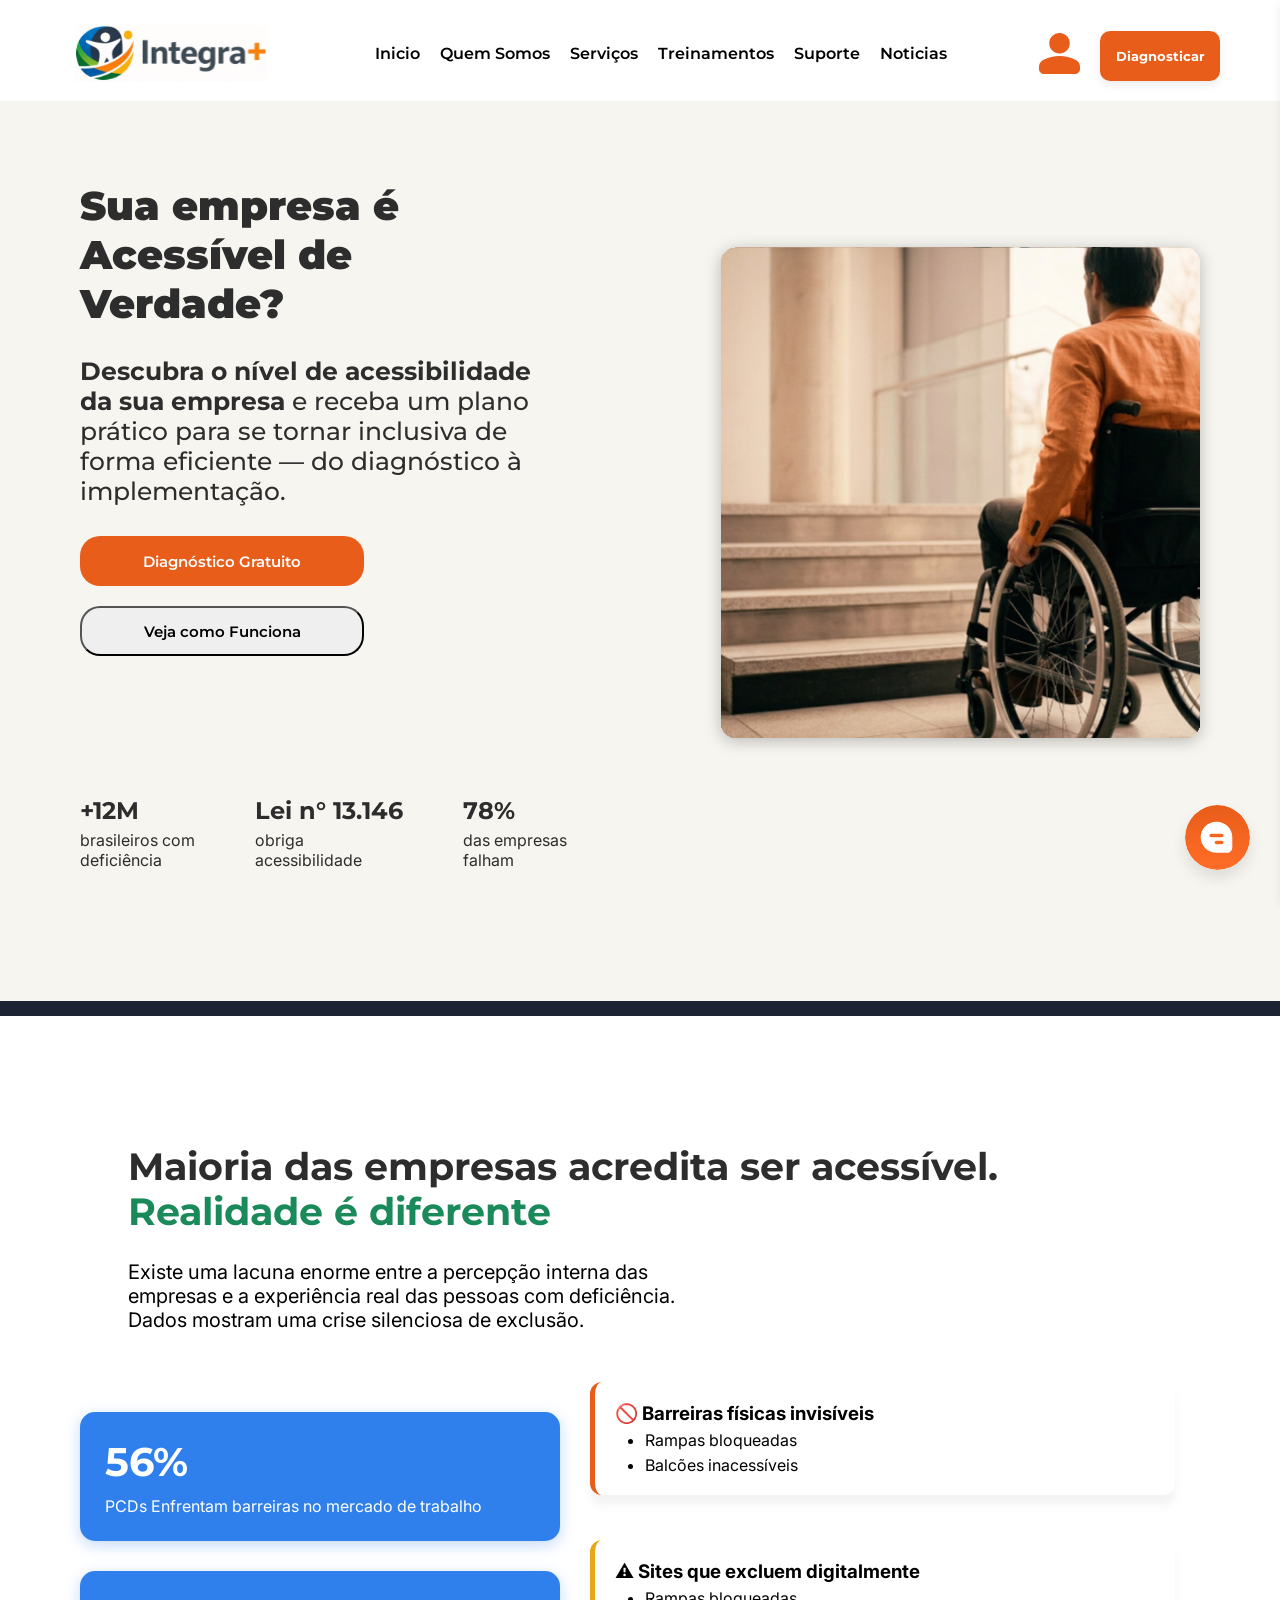
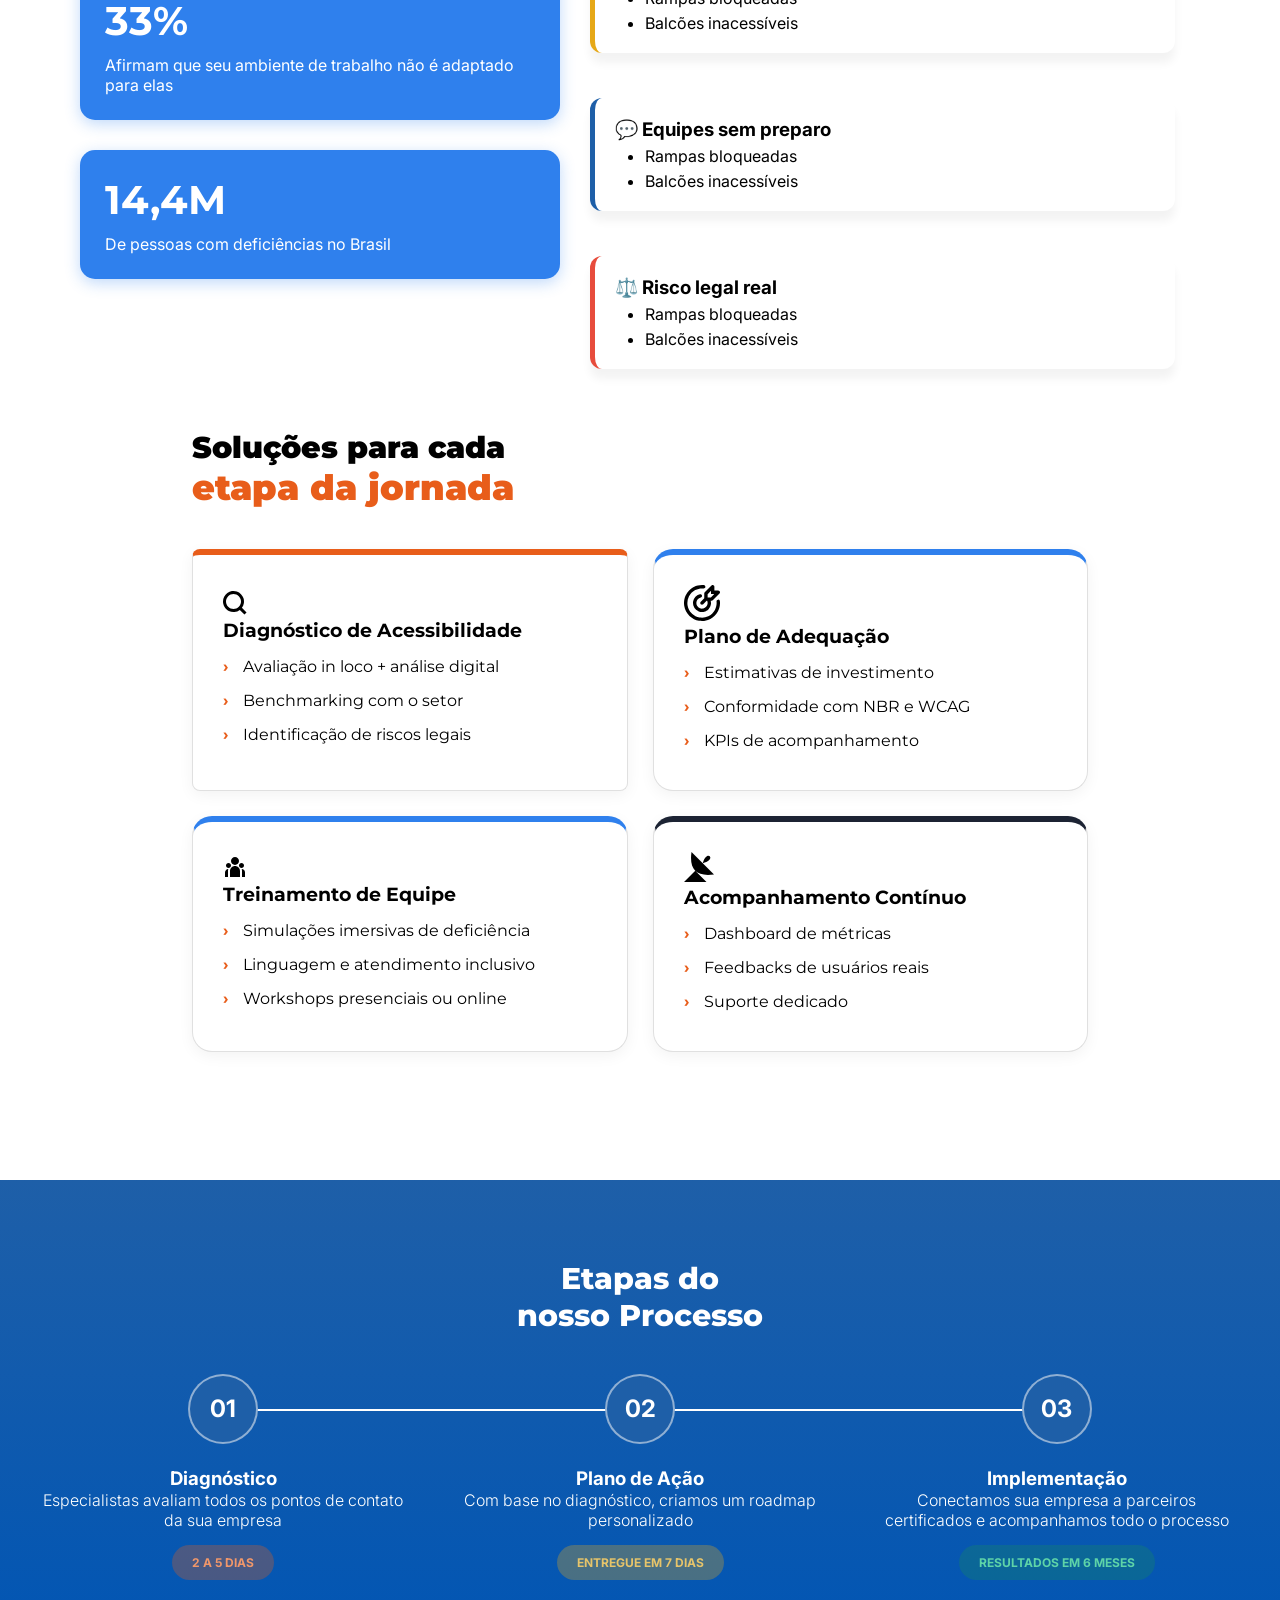
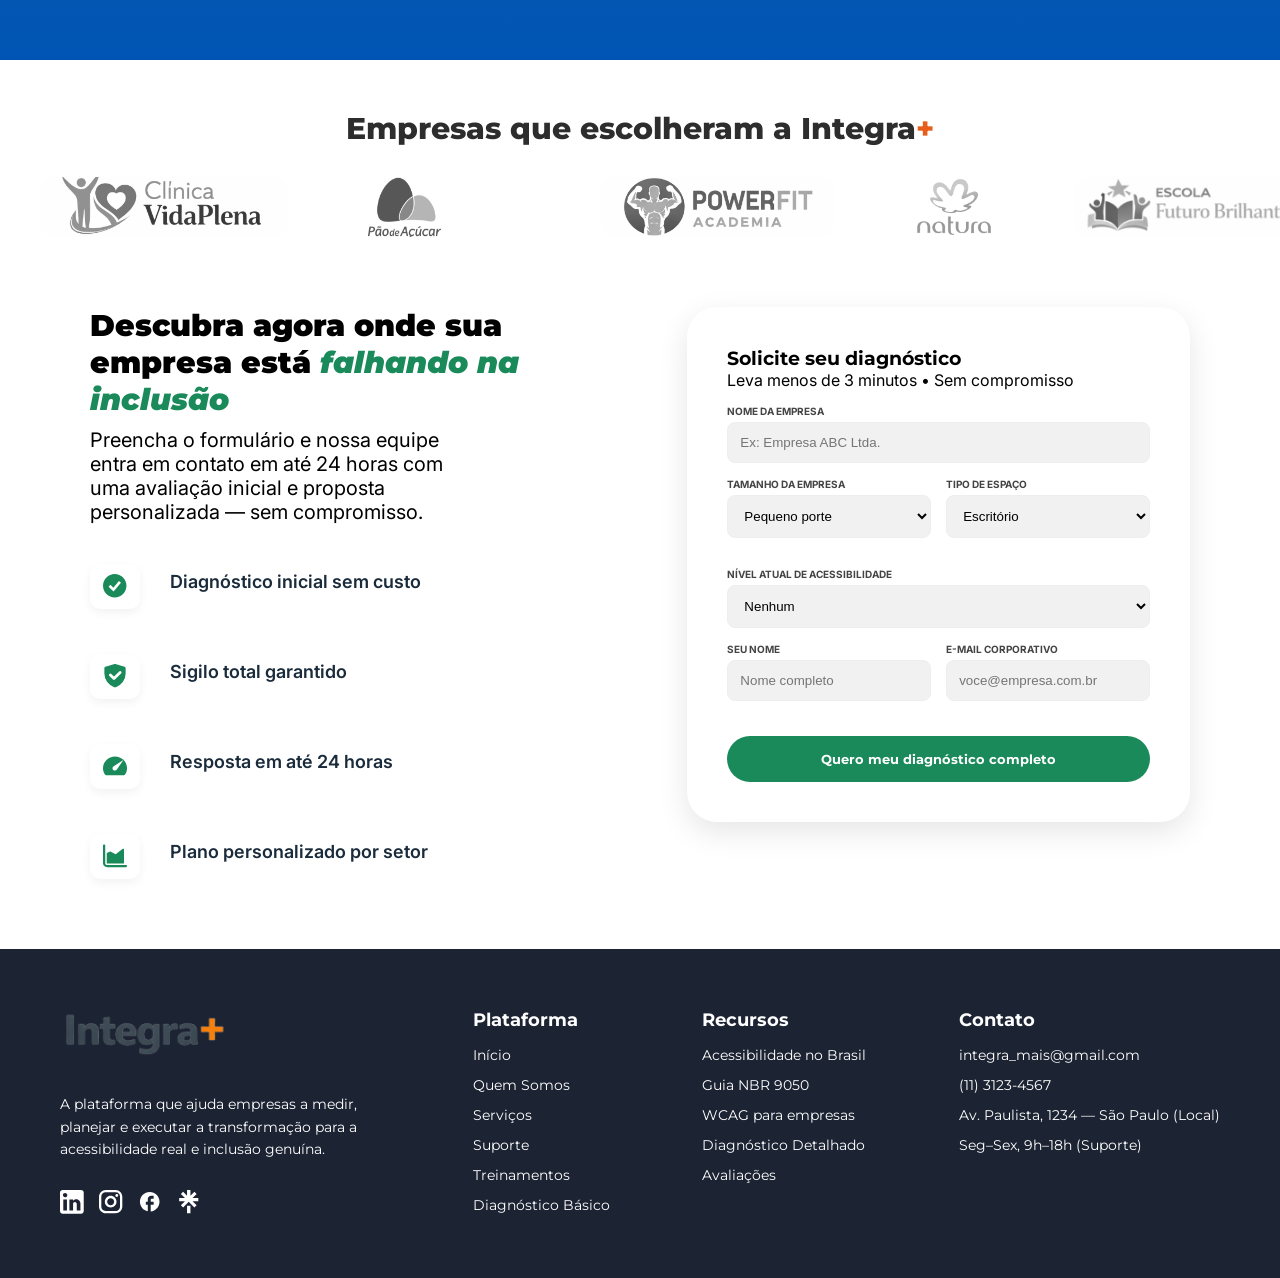
==== index.html @ 49eb44c6 "Começando a linkagem de paginas" ====
<!DOCTYPE html>
<html lang="pt-br">

<head>
    <meta charset="UTF-8">
    <meta name="viewport" content="width=device-width, initial-scale=1.0">
    <link rel="stylesheet" href="/Css/header.css">
    <link rel="stylesheet" href="/Css/footer.css">
    <link rel="stylesheet" href="/Css/home.css" type="text/css">
    <link rel="stylesheet" href="/Css/chatbot.css" type="text/css">
    <script src="/components/footer.js"></script>
    <script src="/components/header.js"></script>

    <title>Home Page Integra+</title>
</head>

<body>
    <header-component></header-component>
    <main>
        <section class="Pagina_principal">
            <svg class="svg_fundo" aria-hidden="true" width="1004" height="1009" viewBox="0 0 1004 1009"
                preserveAspectRatio="none" fill="none" xmlns="http://www.w3.org/2000/svg">
                <path d="M938.672 1009L1004 0H-1V1009H938.672Z" fill="#F7F5F0" />
            </svg>

            <div class="conteudo_home">
                <div class="lado_texto">
                    <h1 class="Titulo"> Sua empresa é <br> Acessível de <br>Verdade?</h1>

                    <p class="texto_principal">
                        <strong> Descubra o nível de acessibilidade da sua empresa </strong> e receba um plano prático
                        para se tornar inclusiva de forma eficiente — do diagnóstico à implementação.
                    </p>

                    <div class="botoes_group">
                        <button class="diagnostico_gratuito"
                            aria-label="Iniciar diagnóstico gratuito de acessibilidade">Diagnóstico Gratuito</button>
                        <button class="veja_como_funciona">Veja como Funciona</button>
                    </div>

                    <div class="dados_principais">
                        <div class="dados_principais">
                            <div class="item_estatistisca">
                                <h2 class="titulo"><strong> +<span class="num-contador" data-target="14">0</span>M
                                    </strong></h2>
                                <p class="Subtexto"> brasileiros com <br>deficiência</p>
                            </div>

                            <div class="item_estatistisca">
                                <h2 class="titulo"><strong>Lei n° 13.146 </strong></h2>
                                <p class="Subtexto"> obriga <br> acessibilidade </p>
                            </div>

                            <div class="item_estatistisca">
                                <h2 class="titulo"><strong> <span class="num-contador" data-target="87">0</span>%
                                    </strong></h2>
                                <p class="Subtexto"> das empresas <br> falham </p>
                            </div>
                        </div>
                    </div>
                </div>

                <div class="img_home">
                    <img src="/img/img_home_homem_cadeira_de_rodas.svg"
                        alt="Homem usuário de cadeira de rodas sorrindo em um ambiente de escritório">
                </div>
            </div>
        </section>

        <div class="divisao_de_pagina" aria-hidden="true"></div>

        <section class="sessao_dois">
            <div class="titulo_2">
                <h2>
                    <strong> Maioria das empresas acredita ser acessível. <br> </strong>
                    <strong class="destaque_2">Realidade é diferente</strong>
                </h2>
            </div>

            <p class="texto_2">
                Existe uma lacuna enorme entre a percepção interna das empresas e a experiência real das pessoas com
                deficiência.
                Dados mostram uma crise silenciosa de exclusão.
            </p>

            <div class="container_conteudo_flex">
                <div class="coluna_azul">
                    <div class="card_azul">
                        <h3> 56% </h3>
                        <p class="Subtexto_2">PCDs Enfrentam barreiras no mercado de trabalho</p>
                    </div>

                    <div class="card_azul">
                        <h3> 33% </h3>
                        <p class="Subtexto_2"> Afirmam que seu ambiente de trabalho não é adaptado para elas </p>
                    </div>

                    <div class="card_azul">
                        <h3> 14,4M </h3>
                        <p class="Subtexto_2">De pessoas com deficiências no Brasil</p>
                    </div>
                </div>

                <div class="coluna_barreiras">
                    <div class="card_branco">
                        <h3><span aria-hidden="true">🚫</span> Barreiras físicas invisíveis</h3>
                        <ul>
                            <li>Rampas bloqueadas</li>
                            <li>Balcões inacessíveis</li>
                        </ul>
                    </div>

                    <div class="card_branco">
                        <h3><span aria-hidden="true">⚠️</span> Sites que excluem digitalmente</h3>
                        <ul>
                            <li>Rampas bloqueadas</li>
                            <li>Balcões inacessíveis</li>
                        </ul>
                    </div>

                    <div class="card_branco">
                        <h3><span aria-hidden="true">💬</span> Equipes sem preparo</h3>
                        <ul>
                            <li>Rampas bloqueadas</li>
                            <li>Balcões inacessíveis</li>
                        </ul>
                    </div>

                    <div class="card_branco">
                        <h3><span aria-hidden="true">⚖️</span> Risco legal real</h3>
                        <ul>
                            <li>Rampas bloqueadas</li>
                            <li>Balcões inacessíveis</li>
                        </ul>
                    </div>
                </div>
            </div>
        </section>

        <section class="sessao_3">
            <h2>
                <strong class="titulo_3">Soluções para cada</strong>
                <strong class="destaque_3"> etapa da jornada </strong>
            </h2>

            <div class="container_pai_sessao3">
                <ul class="lista_solucoes">

                    <li class="cards_sessao1">
                        <div class="icon_container">
                            <img src="/img/Icon_lupa_home.svg" alt="icone de uma lupa, representa analise">
                        </div>
                        <h3>Diagnóstico de Acessibilidade</h3>
                        <ul>
                            <li>Avaliação in loco + análise digital</li>
                            <li>Benchmarking com o setor</li>
                            <li>Identificação de riscos legais</li>
                        </ul>
                    </li>

                    <li class="cards_sessao2">
                        <div class="icon_container">
                            <img src="/img/Icon_alvo_home.svg" alt="Icone de uma tiro ao alvo, representa objetivo">
                        </div>
                        <h3>Plano de Adequação</h3>
                        <ul>
                            <li>Estimativas de investimento</li>
                            <li>Conformidade com NBR e WCAG</li>
                            <li>KPIs de acompanhamento</li>
                        </ul>
                    </li>

                    <li class="cards_sessao2">
                        <div class="icon_container">
                            <img src="/img/Icon_equipe_home.svg"
                                alt="Icone de um grupo de pessoas, representa uma equipe">
                        </div>
                        <h3>Treinamento de Equipe</h3>
                        <ul>
                            <li>Simulações imersivas de deficiência</li>
                            <li>Linguagem e atendimento inclusivo</li>
                            <li>Workshops presenciais ou online</li>
                        </ul>
                    </li>

                    <li class="cards_sessao4">
                        <div class="icon_container">
                            <img src="/img/Icon_antena_home.svg" alt="Icone de uma antena, representa acompanhamento">
                        </div>
                        <h3>Acompanhamento Contínuo</h3>
                        <ul>
                            <li>Dashboard de métricas</li>
                            <li>Feedbacks de usuários reais</li>
                            <li>Suporte dedicado</li>
                        </ul>
                    </li>
                </ul>
            </div>
        </section>

        <section class="area_de_processo">
            <h2> Etapas do <span class="destaque_4"> <br> nosso Processo</span></h2>

            <div class="etapas">
                <div class="passo">
                    <div class="circulo">01</div>
                    <div class="texto_passo">
                        <h3>Diagnóstico</h3>
                        <p>Especialistas avaliam todos os pontos de contato da sua empresa</p>
                        <span class="prazo1"> 2 a 5 DIAS </span>
                    </div>
                </div>

                <div class="passo">
                    <div class="circulo">02</div>
                    <div class="texto_passo">
                        <h3>Plano de Ação</h3>
                        <p>Com base no diagnóstico, criamos um roadmap personalizado</p>
                        <span class="prazo2"> ENTREGUE EM 7 DIAS </span>
                    </div>
                </div>

                <div class="passo">
                    <div class="circulo">03</div>
                    <div class="texto_passo">
                        <h3>Implementação</h3>
                        <p>Conectamos sua empresa a parceiros certificados e acompanhamos todo o processo</p>
                        <span class="prazo3"> RESULTADOS EM 6 MESES </span>
                    </div>
                </div>
            </div>
        </section>

        <section class="carrosel">
            <h2>Empresas que escolheram a Integra <span> + </span> </h2>

            <div class="Container_carrosel">
                <div class="logos_slide">
                    <img src="/img/Clinica_vida_plena.svg" alt="">
                    <img src="/img/Pão_de_acuca.svg" alt="">
                    <img src="/img/Shopping_Nova_era.svg" alt="">
                    <img src="/img/Power_fit.svg" alt="">
                    <img src="/img/Natura.svg" alt="">
                    <img src="/img/escola_futuro_brilhante.svg" alt="">
                </div>

                <div class="logos_slide">
                    <img src="/img/Clinica_vida_plena.svg" alt="">
                    <img src="/img/Pão_de_acuca.svg" alt="">
                    <img src="/img/Shopping_Nova_era.svg" alt="">
                    <img src="/img/Power_fit.svg" alt="">
                    <img src="/img/Natura.svg" alt="">
                    <img src="/img/escola_futuro_brilhante.svg" alt="">
                </div>
            </div>

            </div>
        </section>

        <section class="sessao-diagnostico">
            <div class="container-diagnostico">
                <div class="conteudo-info">
                    <h2>Descubra agora onde sua empresa está <span class="destaque-verde">falhando na inclusão</span>
                    </h2>
                    <p>Preencha o formulário e nossa equipe entra em contato em até 24 horas com uma avaliação inicial e
                        proposta personalizada — sem compromisso.</p>

                    <ul class="lista-beneficios">
                        <li>
                            <div class="card-icone"><img src="/img/Simbolo_de_correto.svg" alt=""></div>
                            <span>Diagnóstico inicial sem custo</span>
                        </li>
                        <li>
                            <div class="card-icone"><img src="/img/simbolo_protecao.svg" alt=""></div>
                            <span>Sigilo total garantido</span>
                        </li>
                        <li>
                            <div class="card-icone"><img src="/img/Simbolo_de_velocidade.svg" alt=""></div>
                            <span>Resposta em até 24 horas</span>
                        </li>
                        <li>
                            <div class="card-icone"><img src="/img/Simbolo_de_grafico.svg" alt=""></div>
                            <span>Plano personalizado por setor</span>
                        </li>
                    </ul>
                </div>

                <div class="card-formulario">
                    <h3>Solicite seu diagnóstico</h3>
                    <p class="subtitulo">Leva menos de 3 minutos • Sem compromisso</p>

                    <form action="#">
                        <div class="campo-full">
                            <label>NOME DA EMPRESA</label>
                            <input type="text" placeholder="Ex: Empresa ABC Ltda.">
                        </div>

                        <div class="linha-dupla">
                            <div class="campo">
                                <label>TAMANHO DA EMPRESA</label>
                                <select>
                                    <option>Pequeno porte</option>
                                    <option>Médio porte</option>
                                    <option>Grande porte</option>
                                </select>
                            </div>
                            <div class="campo">
                                <label>TIPO DE ESPAÇO</label>
                                <select>
                                    <option>Escritório</option>
                                    <option>Outro...</option>
                                </select>
                            </div>
                        </div>

                        <div class="campo-full">
                            <label>NÍVEL ATUAL DE ACESSIBILIDADE</label>
                            <select>
                                <option>Nenhum</option>
                                <option>Básico</option>
                                <option>Intermediário</option>
                                <option>Avançado</option>
                            </select>
                        </div>

                        <div class="linha-dupla">
                            <div class="campo">
                                <label>SEU NOME</label>
                                <input type="text" placeholder="Nome completo">
                            </div>
                            <div class="campo">
                                <label>E-MAIL CORPORATIVO</label>
                                <input type="email" placeholder="voce@empresa.com.br">
                            </div>
                        </div>

                        <button type="submit" class="btn-enviar">Quero meu diagnóstico completo</button>
                        <p class="nota-seguranca"></p>
                    </form>
                </div>
            </div>
        </section>
    </main>
    <footer-componente></footer-componente>

    <!-- Ferramentas de Acessibilidade -->

    <div vw class="enabled">
        <div vw-access-button class="active"></div>
        <div vw-plugin-wrapper>
            <div class="vw-plugin-top-wrapper"></div>
        </div>
        <script src="https://vlibras.gov.br/app/vlibras-plugin.js"></script>
        <script>
            new window.VLibras.Widget('https://vlibras.gov.br/app')
        </script>

        <script>
                (function (d) {
                    var s = d.createElement("script");
                    s.setAttribute("data-account", "SEU_ID_AQUI");
                    s.setAttribute("src", "https://cdn.userway.org/widget.js");
                    (d.body || d.head).appendChild(s);
                })(document)
        </script>
        <script src="Js/home.js"></script>
        <script src="/Js/chatbot.js"></script> 
</body>
</html>
---- Css/header.css ----
@import url('https://fonts.googleapis.com/css2?family=Inter:ital,opsz,wght@0,14..32,100..900;1,14..32,100..900&family=Montserrat:ital,wght@0,100..900;1,100..900&family=Roboto:ital,wght@0,100..900;1,100..900&family=Work+Sans:ital,wght@0,100..900;1,100..900&display=swap');


*{
    margin: 0px;
    padding: 0px;
    box-sizing: border-box;
}

/*Parte adicional do código, tive que adicionar como forma de tornar a header 
responsiva de verdade*/

.header_container{
    max-width: 1200px;
    margin: 0 auto;
    padding: 0 20px;

    display: flex;
    align-items: center;
    justify-content: space-between;
}

header{
    box-shadow: 0px 4px 10px rgb(0, 0, 0,  0.08);
    gap: 30px;
    margin-top: 30px;
    background-color: white;
    padding-top: 10px;
    margin-top: 0px;
    
}

.container_logo{
    padding: 15px;

}

.links_container{
    display: flex;
    align-items: center;
    justify-content: center;
    gap: 20px;
    font-family: "Montserrat", sans-serif;
    font-optical-sizing: auto;
    font-weight: 600;
    font-style: normal;
    font-style: normal;
}

.links_container a{
    position: relative;
    padding-bottom: 5px;
    transition: color 0.3s ease;
}

.links_container a:hover{
    color: #E85D1A;
}

.links_container a::after{
    content: '';
    position: absolute;
    bottom: 0;
    left: 50%;
    width: 0;
    height: 2px;
    background-color: #E85D1A;
    transition: width 0.3 ease, left 0.3s ease; 
}

.links_container a:hover::after{
    width: 100%;
    left: 0;
}

.container_botoes{
    display: flex;
    align-items: center;
    gap: 20px;
}

.botao_de_diagnostico{
    width: 120px;
    height: 50px;
    border-radius: 10px;
    border: none;
    font-family: "Montserrat", sans-serif;
    font-weight: 700;
    color:white;
    background-color: #E85D1A;
    box-shadow: 0px 4px 10px rgb(0, 0, 0,  0.08);
    transition: transform 0.3s ease; 
    cursor: pointer;
}

.botao_de_diagnostico:hover{
    transform: scale(1.1);
    box-shadow: 0px 6px 15px rgb(232, 93, 26, 0.4);
}

.icone_perfil {
    display: block;
    background: none;
    border: none;
    cursor: pointer;
    transition: transform 0.3s ease, box-shadow 0.3s ease;
}

.botao_menu_lateral{
    display: none;
    background: none;
    border: none;
    cursor: pointer;
    transition: transform 0.3s ease, box-shadow 0.3s ease;
}
.icone_perfil:hover{
    transform: translateY(-5px);
    filter: drop-shadow(0px 5px 10px rgb(232, 93, 26, 0.3));
}

.botao_menu_lateral:hover{
    transform: translateY(-5px);
}

.botao_menu_lateral img{
    width: 35px;
    height: auto;
    display: block;
    
}


/* Estilização do menu lateral 
-------------------------------------*/

/*area de fora do menu*/

.container_menu_lateral{
    position: fixed;
    top: 0px;
    right: 0px;
    width: 300px;
    height: 100vh;
    background-color: white;
    z-index: 2000;
    padding: 20px;
    box-shadow: 0px 4px 10px rgb(0, 0, 0,  0.08); 

    transform: translateX(100%);
    transition: transform 0.4s ease-in-out;

    display: flex;
    flex-direction: column;
} 

.container_menu_lateral.ativo{
    transform: translateX(0);
}
/*area de dentro do menu*/

.header_menu_lateral{
    display: flex;
    justify-content: space-between;
    align-items: center;
    width: 100%;
    margin-bottom: 20px;

}

.botoes_menu_lateral{
    display: flex;
    gap: 15px;
    margin-top: 40px;

}

.botao_cadastre_se{
    width: 120px;
    height: 40px;
    font-family: "Montserrat", sans-serif;
    font-size: 14px;
    cursor: pointer;
    background-color: #E85D1A;
    color: white;
    border-radius: 10px;
    border: none;
    font-weight: 600;
}


.botao_entrar{
    width: 100px;
    height: 40px;
    background: none;
    border: 2px solid black;
    padding: 10px 15px;
    border-radius: 10px;
    font-weight: 600;
    font-size: 14px;
}

.botao_fechar{
    background: none;
    border: none;
    cursor: pointer;
    margin-left: 50px;
}

.menu_lateral_links{
    display: flex;
    flex-direction: column;
    gap: 20px;
    margin-top: 30px;
    font-family: "Montserrat", sans-serif;
    font-weight: 600
    
}

.menu_lateral_links a, 
.botoes_menu_lateral button, 
.botao_fechar {
    transition: all 0.3s ease;
    cursor: pointer;
    position: relative;
}

.menu_lateral_links a:hover {
    color: #E85D1A;
}  

.menu_lateral_links a::after {
    content: '';
    position: absolute;
    bottom: -2px;
    left: 50%;
    width: 0;
    height: 2px;
    background-color: #E85D1A;
    transition: width 0.3s ease, left 0.3s ease;
}

.menu_lateral_links a:hover::after {
    width: 100%;
    left: 0;
}

.botoes_menu_lateral button:hover {
    transform: translateY(-5px); 
    box-shadow: 0px 5px 15px rgba(0, 0, 0, 0.1);       
    }

.botao_fechar:hover {
    transform: translateY(-3px);
    filter: brightness(1.2);
    }


    a{ 
        text-decoration: none;
        color: inherit;
    }

.overlay{
    position: fixed;
    top: 0;
    left: 0;
    width: 100%;
    height: 100%;
    background: rgba(0, 0, 0, 0.5);
    z-index: 1500;
    display: none;
}

.overlay.ativo{
    display: block;
}

/*-------------   VERSÃO TABLET  -----------------*/

    @media(max-width: 1024px) and (min-width: 421px) {
      
        header {
            padding: 10px;
            justify-content: space-between;
            padding-left: 40px;
        }

        .links_container{
            display: none;
        }

        .container_logo{
            margin-left: 0;
            padding: 10px 0;;

        }

        .container_botoes{
            display: flex;
            gap: 15px;
            padding-right: 40px;
        }

        .botao_de_diagnostico{
            display: none;
        }

        .botao_menu_lateral{
           display: block;
           cursor: pointer;
        }
}   




/*-------------  VERSÃO MOBILE -----------------*/

 @media(max-width: 420px) {

      header {
            padding-left: 0;
            justify-content: space-between;
            margin-left: 0;
        }

        .links_container{
            display: none;
        }

        .container_logo{
            margin-left: 0;
            padding: 5px;

        }

        .container_botoes{
            display: flex;
            gap: 15px;
            padding-right: 40px;
        }

        .botao_de_diagnostico{
            display: none;
        }

        .botao_menu_lateral{
           display:inline;
           cursor: pointer;
        } 
    }

/*------------------Posicionamento das ferramentas de sustentabilidade------------------------*/

.enabled{
    position: fixed !important;
    bottom: 20px !important;
    right: 10px !important;
    left: auto !important;
}

div#userwayAccessibilityIcon, 
.userway_buttons_wrapper, 
.u_w {

    bottom: 20px !important;
    left: 10px !important;
    right: auto !important; 
    top: auto !important;
}
---- Css/footer.css ----
@import url('https://fonts.googleapis.com/css2?family=Inter:ital,opsz,wght@0,14..32,100..900;1,14..32,100..900&family=Montserrat:ital,wght@0,100..900;1,100..900&family=Roboto:ital,wght@0,100..900;1,100..900&family=Work+Sans:ital,wght@0,100..900;1,100..900&display=swap');

*{
    padding: 0px;
    box-sizing: border-box;
    margin: 0px;
}

footer{
    background-color:#1C2333 ;
    font-family: "Montserrat", sans-serif;
    padding: 60px 0; 
}


.footer_container{
    max-width: 1200px;
    margin: 0 auto;
    padding: 0 20px;

    display: flex;
    justify-content: space-between; 
    align-items: flex-start; 
    flex-wrap: wrap;
    gap: 30px; 
}


.footer_info {
    flex: 1; 
    min-width: 250px; 
    max-width: 320px; 
}

.logo_footer{
    width: 180px;
    margin-bottom: 25px; 
}

.footer_description {
    color: white;
    font-size: 14px;
    line-height: 1.6; 
    margin-bottom: 30px; 
}

.container_rede_sociais{
    display: flex;
    gap: 15px;
}

.container_rede_sociais img {
    width: 24px;
}

.footer_links{
    display: flex;
    flex-direction: column;

}

.footer_links h4 {
    color: white;
    font-weight: 700;
    font-size: 18px;
    text-transform: none;
    margin-bottom: 15px;
}


.footer_links nav{
    display: flex;
    flex-direction: column;
    gap: 12px; 
}


.footer_links a, .info_contato {
    color: white;
    text-decoration: none;
    font-size: 14px;
    font-weight: 400;
}

.footer_links a:hover {
    text-decoration: underline;
}

footer-componente{
    display: block; 
    transform: translateY(30px);
    transition: all 1.2s cubic-bezier(0.22, 1, 0.36, 1);
}

footer-componente.footer-visivel{
    opacity: 1;
    transform: translateY(0);
}

.container_rede_sociais a img{
    transition: transform 0.3s ease;
}

.container_rede_sociais a:hover img{
    transform: scale(1.2) translateY(-8px);
    filter: drop-shadow(0px 0px 10px rgba(232, 93, 26, 0.6)) brightness(1.2);
}

.footer_links a{
    position: relative;
    transition: color 0.3s ease, padding-left 0.3s ease;
}

.footer_links a:hover{
    color: #E85D1A;
    padding-left: 5px;
    text-decoration: none;
}

.footer_links nav a {
    transition: transform 0.3s ease, color 0.3s ease;
    display: inline-block; 
}

.footer_links nav a:hover {
    transform: translateX(8px);
    color: #E85D1A;
}

.coluna {
    opacity: 0;
    transform: translateY(30px);
    transition: opacity 0.6s ease, transform 0.6s ease;
}

/* ------------------ Tablet ------------------ */

@media (max-width: 1024px){

    .footer_container {
        justify-content: flex-start; 
        gap: 40px;
    }
}

/* ------------------ Mobile ------------------ */

@media (max-width: 768px){
    .footer_container {
        flex-direction: row; 
        align-items: flex-start;
        gap: 40px;
    }

    .footer_info {
        max-width: 100%; 
        width: 100%;
    }

        .footer_plataforma{
            width: 100%;
        }

        .footer_plataforma nav{
            gap:15px
        }

        .footer_links h4{
            margin-bottom: 10px;
        }

         .footer_recursos{
            display: none;
          }

          .footer_contato{
            display: none;
          }
    }

/*------------------Posicionamento das ferramentas de sustentabilidade------------------------*/

.enabled{
    position: fixed !important;
    bottom: 20px !important;
    right: 10px !important;
    left: auto !important;
}

div#userwayAccessibilityIcon, 
.userway_buttons_wrapper, 
.u_w {

    bottom: 20px !important;
    left: 10px !important;
    right: auto !important; 
    top: auto !important;
}
---- Css/home.css ----
*{
    padding: 0px;
    box-sizing: border-box;
    margin: 0px;
}

.Pagina_principal{
    position: relative;
    width: 100%;
    min-height: 100vh;
    background-color: #F7F5F0 ;
    align-items: center;
    overflow: hidden;
}

.svg_fundo{
    position: absolute;
    top: 0;
    left: 0;
    width: 100%;
    height: 100%;
    z-index: 1;
}

.conteudo_home{
    position: relative;
    z-index: 2;
    display: flex;
    justify-content: space-around;
    align-items: center;
    padding: 80px 5%;
    color: #2E2D2D;
    gap: 5%;
    width: 100%;
    padding-left: 80px;
}

.Titulo{
    font-family:"Montserrat", sans-serif;
    font-weight: 1000;
    margin-bottom: 5%;
    font-size: 40px;
}

.texto_principal{ 
    width: 85%;
    font-family: "Montserrat", sans-serif;
    font-weight: 490;
    font-size: 25px;
}

.img_home{
    width: 45%;
    position: relative;
    flex-shrink: 0;
    justify-content: space-between;
    margin-top: -55px;
}
.img_home img{  
    width: 100%;
    height: auto;
    border-radius: 20px;
    cursor: pointer;
}

.icon_chat_bot{
    width: 90px;
    justify-content: right;
    position: fixed;
    bottom: 20px;
    right: 5px;
    z-index: 999;
}

.diagnostico_gratuito{
    width: 50%;
    height: 50px;
    border-radius: 20px;
    border: none;
    background-color: #E85D1A ;
    font-family: "Montserrat", sans-serif;
    font-weight: 600;
    color: white;
    cursor: pointer;
    margin-top: 30px;
    font-size: 15px;
  
}

.veja_como_funciona{
    width: 50%;
    height: 50px;
    border-radius: 20px;
    border-color: black;
    font-family: "Montserrat", sans-serif;
    font-weight: 600;
    margin-top: 20px ;
    cursor: pointer;
    font-size: 15px;
}


.dados_principais{
    display: flex;
    justify-content: flex-start;
    align-items: center;
    gap: 40px;
    margin-top: 70px;
}

.item_estatistisca{
    display: flex;
    flex-direction: column;
    font-family: "Montserrat", sans-serif;
    max-width: 250x;
    text-align: left;
    padding-right: 20px;
}

/*
.item_estatistisca:not(:last-child)::after{
    content: "";
    border-right: 2px solid #5E5E5E;
    position: absolute;
    right: 2;
    transform: translateY(-50%);
    width: 4px;
    height: 2%;
    opacity: 0.2;
}

*/
.item_estatistisca:first-child{
    padding-left: 0;
}


.item_estatistisca h2{
    font-size: 24px;
    margin-bottom: 5px;
}

.barra_vertical{
    display: flex;
    height: 60px;
    flex-direction: column;
    font-family: "Montserrat", sans-serif;
    text-align: left;
    gap: 2px
}

.Subtexto{
     font-family: "Inter", sans-serif;
}

.divisao_de_pagina{
    width: 100%;
    height: 15px;
    background-color:#1C2333;
}

.container_conteudo {
    display: flex;         
    gap: 40px;             
    margin-left: 40px;       
    align-items: flex-start; 
}

.container_conteudo_flex{
    display: flex;
    flex-direction: row;      
    justify-content: center;   
    align-items: flex-start;   
    gap: 30px;                
    width: 100%;
    max-width: 1200px;        
    margin: 40px auto;
}

.titulo_2{
    display: flex;
    font-family: "Montserrat", sans-serif; 
    font-size: 25px;
    font-weight: bold;
    color: #2E2D2D;
    margin-left: 10%;
    margin-top: 3%;
    margin-top: 10%;
}

.texto_2{
    width: 44%;
    font-family: "Inter", sans-serif;
    font-size: 20px;
    margin-left: 10%;
    margin-top: 2%;
}

.destaque_2{
    color: #1A8A5A;
}

.coluna_azul {
    margin-top: 30px;
    display: flex;
    flex-direction: column; 
    gap: 20px;
    width: 40%; 
    height: auto;    
    margin-left: 40px;        
}

.card_azul {
    min-height: 100%;
    width: 70%;
    background-color: #2F80ED;
    color: white;
    padding: 25px;
    border-radius: 15px;
    font-family: "Inter", sans-serif;
    box-shadow: 0 4px 15px rgba(47, 128, 237, 0.3);
    height: auto;
    margin-left: 10%;
    flex-direction: column;
    justify-content: space-between; 
    display: flex;

}

.card_azul h3 {
    font-size: 32px;
    margin-bottom: 10px;
    font-family: "Montserrat", sans-serif;
    display: flex;
}

.coluna_barreiras {
    flex: 1;                
    display: flex;
    flex-direction: column;
    gap: 15px;
}

.coluna_branca{
    display: flex;
    flex-direction: column;

}

.card_branco {
    background-color: white;
    padding: 20px;
    border-radius: 12px;
    border-left: 5px solid #E85D1A; 
    box-shadow: 0 10px 10px rgba(0,0,0,0.05);
    font-family: "Inter", sans-serif;

    margin-top: 10px;
    flex-direction: column;
    display: flex;
    align-items: flex-start;
    margin-bottom: 20px;
} 

.card_branco:nth-child(2){
    border-left: 5px solid #E6A817;
}

.card_branco:nth-child(3){
    border-left: 5px solid #1E5FA8;
}

.card_branco:nth-child(4){
    border-left: 5px solid #E74C3C;
}

.card_azul{
    width:100%;   
    margin-left: 0 !important; 
    box-sizing: border-box;  
    justify-content: center;
    margin-top: 10px;
} 

.card_branco {
    width: 90%;   
    margin-left: 0 !important; 
    box-sizing: border-box;   
    justify-content: center; 
}

.card_branco li{
    margin-left: 30px;
    margin-top: 5px;
}

.card_azul h3{
    font-size: 40px;
    font-family: "Montserrat", sans-serif;
}
    
.titulo_3 {
     font-family: "Montserrat", sans-serif;
     font-weight: 1000;
     font-size: 30px;
     display: block;
}

.destaque_3{
    color:#E85D1A;
    font-weight: 1000;
    font-family: "Montserrat", sans-serif;
    font-size: 35px;
    display: block;
    
}

.sessao_3 h2{
    margin-left: 15%;       
    text-align: left;
    margin-bottom: 40px;
}

.container_pai_sessao3{
    font-family: "Montserrat", sans-serif;
    padding: 0; 
    display: flex;
    justify-content: center;

}

.lista_solucoes {
    display: grid;
    grid-template-columns: 1fr 1fr; 
    gap: 25px;
    margin-bottom: 10%;
    width: 70%;
    justify-content: center;
}

.cards_sessao1{
    background: white;
    padding: 30px;
    border-radius: 20px;
    border: 1px solid #E0E0E0;
    box-shadow: 0 4px 15px rgba(0,0,0,0.05);
    display: flex;
    flex-direction: column;
    justify-content: center;
}

.cards_sessao2{
    background: white;
    padding: 30px;
    border-radius: 20px;
    border: 1px solid #E0E0E0;
    box-shadow: 0 4px 15px rgba(0,0,0,0.05);
    display: flex;
    flex-direction: column;
     justify-content: center;

}

 .cards_sessao3 {
    background: white;
    padding: 30px;
    border-radius: 20px;
    border: 1px solid #1A8A5A;
    box-shadow: 0 4px 15px rgba(0,0,0,0.05);
    display: flex;
    flex-direction: column;
    justify-content: center;
}

 .cards_sessao4 {
    background: white;
    padding: 30px;
    border-radius: 20px;
    border: 1px solid #E0E0E0;
    box-shadow: 0 4px 15px rgba(0,0,0,0.05);
    display: flex;
    flex-direction: column;
    justify-content: center;
}

.cards_sessao1 { 
    border-top: 6px solid #E85D1A; 
    border-radius: 8px;
} 

.cards_sessao2 { 
    border-top: 6px solid #2F80ED; 
} 

.cards_sessao3 { 
    border-top: 6px solid #1A8A5A; 
} 

.cards_sessao4 { 
    border-top: 6px solid #1C2333; 
} 

.lista_solucoes li ul li {
    list-style: none;
    padding-left: 20px;
    position: relative;
    margin-bottom: 10px;
    margin-top: 15px;
}

.lista_solucoes li ul li::before {
    content: "›"; 
    position: absolute;
    left: 0;
    color: #E85D1A;
    font-weight: bold;
}


  .card {
  position: relative; 
  background: #ffffff;
  border-radius: 20px;
  padding: 40px 20px 20px;
  border: 2px solid #f0f0f0;
  margin-top: 30px; 
}


.icon-container{
  position: absolute;
  top: -25px; 
  left: 30px; 
  width: 50px;
  height: 50px;
  border-radius: 12px;
  display: flex;
  align-items: center;
  justify-content: center;
  box-shadow: 0 4px 6px rgba(0,0,0,0.1);
}

/*-----------------SEÇÃO 04---------------------*/


.area_de_processo {
    width: 100%;
    padding: 80px 0;
    background: linear-gradient(#1E5FA8, #0055B4);
    text-align: center;
    color: white;
    font-family: "Montserrat", sans-serif;
}

.area_de_processo h2{
   margin-bottom: 40px;
   font-size: 30px;
   font-weight: 800;
   font-size: 30px;
}


.etapas {
    display: flex;
    flex-direction: row; 
    justify-content: center;
    align-items: flex-start;
    gap: 50px;
    position: relative; 
    max-width: 1200px;
    margin: 0 auto;
    font-family: "Montserrat", sans-serif;
}

.texto_passo{
    margin-top: 3px;
}

.passo {
    display: flex;
    flex-direction: column; 
    align-items: center;
    flex: 1;
    font-weight: 300;
    font-family: "Inter", sans-serif;
}

.circulo {
    width: 70px;
    height: 70px;
    border: 2px solid rgba(255, 255, 255, 0.5);
    border-radius: 50%;
    display: flex;
    justify-content: center;
    align-items: center;
    font-size: 24px;
    font-weight: bold;
    background-color: #1E5FA8; 
    z-index: 2;
    margin-bottom: 20px;
}


.etapas::before {
    content: "";
    position: absolute;
    top: 35px;
    left: 15%;
    width: 70%;
    height: 2px;
    background: white; 
    z-index: 1;
}

.prazo1 {
    background-color: rgba(232, 93, 26, 0.3); 
    color: #F0976A;
    padding: 10px 20px;
    border-radius: 50px;
    font-size: 12px;
    font-weight: bold;
    display: inline-block;
    margin-top: 15px;
    text-transform: uppercase;
}


.prazo2 {
    background-color: rgba(230, 168, 23, 0.3); 
    color: #E6C46A;
    padding: 10px 20px;
    border-radius: 50px;
    font-size: 12px;
    font-weight: bold;
    display: inline-block;
    margin-top: 15px;
    text-transform: uppercase;
}


.prazo3 {
    background-color: rgba(26, 138, 90, 0.3); 
    color: #5ED4A8;
    padding: 10px 20px;
    border-radius: 50px;
    font-size: 12px;
    font-weight: bold;
    display: inline-block;
    margin-top: 15px;
    text-transform: uppercase;
}

/*----------------------------------------------------*/
.carrosel{
    width: 100%;
    overflow: hidden;
    padding: 20px 0;
    display: flex;
    flex-direction: column;
    align-items: center;
}

.carrosel h2{
    top: 10px;
    padding-top: 30px;
    color: #2E2D2D;
    justify-content: center;
    display: flex;
    font-weight: 800;
    font-size: 30px;
    font-family: "Montserrat", sans-serif;  
}

.carrosel span{
    color: #E85D1A;
}

.Container_carrosel{
    display: flex;
    width: 100%;
    display: flex;
    white-space: nowrap;
    position: relative;
}

/*----------------------------Animação do carrosel------------------------------*/

.logos_slide{
 max-width: 200px;
 margin-top: 30px;
 animation: 20s;
}

.logos:before, .logos:after {
    position: absolute;
    top: 0;
    width: 250px;
    height: 100%;
    content: "";
    z-index: 2;
}
.logos:before {
    left: 0;
    background: linear-gradient(to left, rgba(255,255,255,0), white);
}
.logos:after {
    right: 0;
    background: linear-gradient(to right, rgba(255,255,255,0), white);
}

.logos_slide {
    display: flex;
    flex-shrink: 0;
    align-items: center;
    max-width: 100%;
    animation: 35s slide infinite linear;
}

.logos_slide img {
    height: 60px; 
    margin: 0 40px;
}


@keyframes slide {
    from { transform: translateX(0); }
    to { transform: translateX(-100%); }
}

.logos:hover .logos-slide {
    animation-play-state: paused;
}

/*----------------------------------------------------*/
.container-diagnostico {
    display: flex;
    justify-content: space-between;
    align-items: flex-start;
    gap: 40px;
    padding: 50px;
    max-width: 1200px;
    margin: 0 auto;
}

.lista-beneficios {
    list-style: none;
    padding: 0;
    margin: 30px 0 0 0; 
    display: flex;
    flex-direction: column;
    gap: 15px; 
    align-items: flex-start; 
}

.lista-beneficios li {
    display: flex;       
    align-items: center; 
    width: 100%;
}

.card-icone {
    background-color: white;
    width: 50px;
    height: 50px;
    min-width: 50px;    
    display: flex;
    align-items: center;
    justify-content: center;
    border-radius: 12px;
    box-shadow: 0px 4px 10px rgba(0, 0, 0, 0.08);
    margin-right: 15px; 
    margin-top: 10px;
}

.card-icone img {
    width: 24px;
    height: auto;
}

.lista-beneficios span {
    font-family: "Inter", sans-serif;
    font-weight: 600;
    font-size: 18px;
    color: #1a2b3c;
    text-align: left;  
}

.card-formulario {
    background: white;
    padding: 40px;
    border-radius: 30px;
    width: 100%;
    box-shadow: 0px 10px 30px rgba(0,0,0,0.1);
    font-family: "Montserrat", sans-serif;  
}

.subtitulo{
    font-family: "Inter", sans-serif;
    margin-bottom: 15px;
    
}

.conteudo-info h2{
     font-family: "Montserrat", sans-serif;  
     margin-bottom: 10px;
     font-weight: 1000;
     font-size: 30px;
}

.destaque-verde {
    color: #1A8A5A;
    font-weight: 1000;
    font-style: italic;
}

.conteudo-info{
    font-family: "Inter", sans-serif;
}

.conteudo-info p{
    margin-bottom: 20px;
    font-family: "Inter", sans-serif;
    font-size: 20px;
    width: 65%;
}

.linha-dupla {
    display: flex;
    gap: 15px;
    margin-bottom: 15px; 
}

.campo,
.campo-full {
    display: flex;
    flex-direction: column;
    margin-bottom: 15px;
    width: 100%;
    font-family: "Inter", sans-serif;
}

label {
    font-size: 10px;
    font-weight: bold;
    margin-bottom: 5px;
    color: #444;
}

input, select {
    padding: 12px;
    border: 1px solid #eee;
    border-radius: 8px;
    background-color: #f1f1f1;
}

.btn-enviar {
    background-color: #1A8A5A;
    color: white;
    padding: 15px;
    border: none;
    border-radius: 50px;
    width: 100%;
    font-weight: bold;
    cursor: pointer;
    margin-top: 5px;
    font-family: "Montserrat", sans-serif;  
}


/*--------------------Animação da página-----------------------------*/

.hidden-scroll {
    opacity: 0;
    transform: translateY(30px);
    transition: all 0.8s ease-out;
}


.show-scroll {
    opacity: 1;
    transform: translateY(0);
}

@keyframes float-pulse {
    0% { transform: translateY(0px) scale(1); }
    50% { transform: translateY(-10px) scale(1.05); }
    100% { transform: translateY(0px) scale(1); }
}


.icon_chat_bot {
    width: 90px;
    position: fixed;
    bottom: 20px;
    right: 20px; /* Aumentei um pouco para não colar na borda */
    z-index: 10000; /* Aumentado para ganhar de qualquer outro elemento */
    cursor: pointer;
    transition: all 0.3s ease;
}

.icon_chat_bot img {
    animation: float-pulse 4s infinite ease-in-out;
    filter: drop-shadow(0 5px 15px rgba(0,0,0,0.2));
}

/* Efeito de hover para o usuário saber que é clicável */

.icon_chat_bot:hover img {
    transform: scale(1.15);
    transition: transform 0.3s ease;
}

.janela_chat_bot {
    position: fixed;
    bottom: 110px; /* Fica acima do ícone */
    right: 20px;
    width: 350px;
    height: 500px;
    background-color: white;
    border-radius: 20px;
    box-shadow: 0 10px 30px rgba(0,0,0,0.2);
    z-index: 10001;
    display: none; /* Começa escondido */
    flex-direction: column;
    overflow: hidden;
    border: 1px solid #E0E0E0;
}

/* Classe para mostrar o chat via JavaScript */
.janela_chat_bot.ativo {
    display: flex;
    animation: surgimento 0.4s ease-out;
}

@keyframes surgimento {
    from { opacity: 0; transform: translateY(20px); }
    to { opacity: 1; transform: translateY(0); }
}

/* Ajuste de Responsividade para o Bot no Mobile */
@media (max-width: 768px) {
    .icon_chat_bot {
        width: 70px; /* Reduz o tamanho no celular */
        bottom: 15px;
        right: 15px;
    }

    .janela_chat_bot {
        width: 90%; /* Ocupa quase a tela toda no mobile */
        right: 5%;
        bottom: 95px;
    }
}


.diagnostico_gratuito {
    transition: all 0.3s ease;
    cursor: pointer;
    position: relative;
}

.diagnostico_gratuito:hover {
    transform: scale(1.1); 
    color: white;
}  

.diagnostico_gratuito a::after {
    content: '';
    position: absolute;
    bottom: -2px;
    left: 50%;
    width: 0;
    height: 2px;
    background-color: #E85D1A;
    transition: width 0.3s ease, left 0.3s ease;
    box-shadow: 0 10px 20px rgba(234, 88, 12, 0.3); ;
}

.veja_como_funciona{
    transition: all 0.3s ease;
    cursor: pointer;
    position: relative;
}

.veja_como_funciona:hover {
    transform: scale(1.1); 
    color: black;
}  

.veja_como_funciona::after {
    content: '';
    position: absolute;
    bottom: -2px;
    left: 50%;
    width: 0;
    height: 2px;
    background-color: #E85D1A;
    transition: width 0.3s ease, left 0.3s ease;
    box-sizing: 0px 5px 15px rgba(0, 0, 0, 0.1);  ;
}

.barreira-item {
    opacity: 0;
    transform: translateX(50px); /* Começa fora da tela pela direita */
    transition: all 0.6s cubic-bezier(0.25, 0.46, 0.45, 0.94);
}

.barreira-item.visivel {
    opacity: 1;
    transform: translateX(0);
}

.container-estatistica:hover .card-branco-alvo {
    transform: scale(1.02);
    border-left: 5px solid #2575fc; /* Cor de destaque */
    box-shadow: 0 10px 20px rgba(0,0,0,0.1);
}

/* Estado inicial dos cards de barreiras (à direita) */
.barreira-card {
    opacity: 0;
    transform: translateX(30px);
    transition: all 0.6s ease-out;
}

.barreira-card.show {
    opacity: 1;
    transform: translateX(0);
}

/* Efeito de pulso nos ícones de alerta */
.icon-alerta {
    animation: pulse-slow 2s infinite;
}

@keyframes pulse-slow {
    0% { transform: scale(1); }
    50% { transform: scale(1.1); }
    100% { transform: scale(1); }
}

/* --- Efeito de Elevação e Brilho para Ícones e Botões --- */

/* Botão Laranja (Hero) e Botão Verde (Formulário) */
.diagnostico_gratuito, 
.btn-enviar {
    transition: all 0.3s cubic-bezier(0.25, 0.46, 0.45, 0.94);
    position: relative;
}

.diagnostico_gratuito:hover, 
.btn-enviar:hover {
    transform: translateY(-4px);
    /* Brilho Laranja para o Hero / Brilho Verde para o Form */
    box-shadow: 0 10px 20px rgba(0, 0, 0, 0.1);
}

/* Brilho específico Laranja (Botão Hero) */
.diagnostico_gratuito:hover {
    filter: drop-shadow(0 0 8px rgba(255, 92, 0, 0.5));
}

/* Brilho específico Verde (Botão Diagnóstico) */
.btn-enviar:hover {
    filter: drop-shadow(0 0 8px rgba(34, 139, 34, 0.5));
}

/* Ícone do Chatbot */
.icon_chat_bot {
    transition: all 0.3s ease;
    cursor: pointer;
}

.icon_chat_bot:hover {
    transform: translateY(-5px) scale(1.05);
    filter: drop-shadow(0 0 12px rgba(255, 92, 0, 0.7));
}

/* Cards de Soluções e Processos (Subida suave ao passar o mouse) */
.cards_sessao1, .cards_sessao2, .cards_sessao4, .passo {
    transition: transform 0.3s ease, box-shadow 0.3s ease;
}

.cards_sessao1:hover, .cards_sessao2:hover, .cards_sessao4:hover, .passo:hover {
    transform: translateY(-8px);
}

@keyframes pulse-glow {
    0% { filter: drop-shadow(0 0 2px rgba(34, 139, 34, 0.4)); }
    50% { filter: drop-shadow(0 0 12px rgba(34, 139, 34, 0.8)); }
    100% { filter: drop-shadow(0 0 2px rgba(34, 139, 34, 0.4)); }
}

.lista-beneficios li {
    display: flex;
    align-items: center;
    gap: 15px;
    margin-bottom: 20px;
    cursor: default;
    transition: transform 0.2s ease;
}

/* Efeito de leve destaque na linha toda */
.lista-beneficios li:hover {
    transform: translateX(5px);
}

/* Estilização do card do ícone */
.card-icone {
    width: 45px;
    height: 45px;
    background-color: #fff;
    border-radius: 10px;
    display: flex;
    align-items: center;
    justify-content: center;
    box-shadow: 0 4px 10px rgba(0, 0, 0, 0.05);
    transition: all 0.4s cubic-bezier(0.175, 0.885, 0.32, 1.275);
}

.card-icone img {
    width: 24px;
    height: 24px;
    transition: transform 0.4s ease;
}

/* --- Efeitos Individuais ao passar o mouse --- */

.lista-beneficios li:hover .card-icone {
    background-color: #228B22; /* Verde do seu tema */
    transform: rotate(10deg) scale(1.1);
}

/* Inverte a cor do ícone para branco (usando filtro se for SVG preto/verde) */
.lista-beneficios li:hover .card-icone img {
    filter: brightness(0) invert(1);
    transform: scale(1.2);
}

/* Animação específica para o ícone de velocidade (Relógio) */
.lista-beneficios li:nth-child(3):hover .card-icone img {
    animation: rotate-speed 0.8s ease-in-out infinite;
}

@keyframes rotate-speed {
    0% { transform: rotate(0deg) scale(1.2); }
    25% { transform: rotate(-15deg) scale(1.2); }
    75% { transform: rotate(15deg) scale(1.2); }
    100% { transform: rotate(0deg) scale(1.2); }
}



/*------------------Responsividade (Mobile)------------------------*/
@media (max-width: 767px) and (min-width: 320px) {
   
    .img_home{
        display: none;
    }
    
    .container-diagnostico, .container_da_secao{
        display: flex;
        flex-direction: column;
        align-items: center;
        gap: 20px;
    }
    .card_azul{
        width: 100%;
        display: flex;
        flex-direction: column;
        flex: 1;
    }

    .texto_principal{
        width: 100%;
    }

    .card_branco{
         width: 100%;
        display: flex;
        flex-direction: column;
        flex: 1;
    
    }

    @media (max-width: 768px) {
    
     .container-diagnostico, .container_da_secao{
        display: flex;
        flex-direction: column;
        align-items: center;
        gap: 20px;

    }

     .card_branco{
         width: 100%;
        display: flex;
        flex-direction: column;
        flex: 1;
        
    }

    .card_azul{
        width: 100%;
        display: flex;
        flex-direction: column;
        flex: 1;
    }
        .logos_slide img {
        height: 35px; 
        margin: 0 20px; 
    }
    
    .carrosel h2 {
        font-size: 20px; 
        padding: 0 10px;
    }

    .Container_carrosel {
        padding: 15px 0; 
    }
    
    .logos_slide img {
        height: 35px; 
        margin: 0 20px; 
    }

    .carrosel h2 {
        font-size: 20px; 
        padding: 0 10px;
        margin-top: 25px;
    }

    .Container_carrosel {
        padding: 15px 0; 
    }

    .container_da_secao { 
        display: flex;
        flex-direction: column;
        align-items: center;
        padding: 20px;
    }

    .container-diagnostico{
        display: flex;
        flex-direction: column;
        align-items: stretch;
        flex-wrap: wrap;
    }
    .texto_chamada h2 {
        font-size: 24px;
        display: flex;
        justify-content: center;
        align-items: center;
        text-align: center;
        line-height: 1.2;
    }

    .formulario_container {
        width: 100%;
        margin: 0 auto;
        padding: 15px;
        box-shadow: none; 
    }

    .formulario_container input, 
    .formulario_container select {
        width: 100%;
        font-size: 16px; 
    }
}

}

/*------------------Responsividade (tablet)----------------------*/
@media (min-width: 768px ) and (max-width: 1024px){

    .img_home{
        display: none;
    }
  .container-diagnostico{
        display: flex;
        flex-direction: column;
}
    .container_principal {
        display: flex;
        flex-direction: column; 
        align-items: center;
        gap: 40px;
    }

    .texto_chamada {
        width: 90%;
        text-align: center;
    }

    .formulario_card {
        width: 80%; 
        max-width: 600px;
    }

    .logos_slide img {
        height: 45px; 
        margin: 0 35px;
    }
    
    .Container_carrosel {
        padding: 30px 0;

        position: relative; 
        clear: both;
    }
}

/*------------------Posicionamento das ferramentas de acessibilidade------------------------*/

.enabled{
    position: fixed !important;
    bottom: 20px !important;
    right: 10px !important;
    left: auto !important;
}

div#userwayAccessibilityIcon, 
.userway_buttons_wrapper, 
.u_w {

    bottom: 20px !important;
    left: 10px !important;
    right: auto !important; 
    top: auto !important;
}
---- Css/chatbot.css ----
.container_chatbot {
    position: fixed;
    bottom: 30px;
    right: 30px;
    z-index: 9999;
    font-family: 'Inter', sans-serif; 
}

.chat_icone_flutuante img {
    width: 65px;
    height: auto;
    cursor: pointer;
    box-shadow: 0px 8px 15px rgba(0, 0, 0, 0.1);
    border-radius: 50%;
    transition: transform 0.3s;
    display: block;
    animation: flutuar 2s ease-in-out infinite;
}

.chat_icone_flutuante img:hover {
    transform: scale(1.15);
}

.chat_janela {
    display: none; /* Começa escondido */
    flex-direction: column; /* FIX: Coloca topo, meio e fundo um EM CIMA do outro */
    width: 320px;
    height: 450px;
    background-color: white;
    border-radius: 20px;
    overflow: hidden; 
    box-shadow: 0px 10px 40px rgba(0, 0, 0, 0.1);
    position: absolute;
    bottom: 85px; /* Ajustei para ficar acima do ícone */
    right: 0;
    z-index: 1000;
}

.chat_header {
    background: linear-gradient(#E85D1A, #FF6D27);
    padding: 10px 15px;
    display: flex;
    justify-content: space-between;
    align-items: center;
    flex-shrink: 0; /* Trava o topo para ele não encolher */
    height: 70px;
}

.foto_atendente {
    width: 60px;
    height: 60px;
}

.btn_fechar {
    background: none;
    border: none;
    color: white;
    font-size: 28px;
    cursor: pointer;
}


.chat_body {
    flex: 1; /* Ocupa todo o espaço central */
    overflow-y: auto; /* Permite rolar as mensagens */
    padding: 20px;
    display: flex;
    flex-direction: column; /* Mensagens também ficam em pilha */
    gap: 12px;
    background-color: #ffffff;
    min-height: 0; /* Importante para o scroll funcionar no flex */
}

.mensagem_atendente p {
    padding: 12px 16px;
    font-size: 15px;
    line-height: 1.5;
    max-width: 85%;
    line-height: 1.4;
    color: #333;
    word-wrap: break-word;
}

.message{
    padding: 12px 18px;
    margin-bottom: 10px;
    border-radius: 20px; 
    font-size: 14px;
    line-height: 1.4;
    max-width: 80%;    
    word-wrap: break-word;
    display: inline-block; 
    position: relative;
}

.user{
    align-self: flex-end; 
    background-color: #FF6D27; 
    color: white;
    border-bottom-right-radius: 4px; 
}

/*.bot{
    align-self: flex-start;
    background-color: #F0F2F5;
    color: #333;
    border-bottom-left-radius: 4px;
    border-radius: 10px;
    width: 100%;
    height: 70px;
}

*/

.bot {
    align-self: flex-start; /* Alinha na esquerda */
    background-color: #F0F2F5; /* Cinza claro suave */
    color: #333;
    border-bottom-left-radius: 4px; /* Pontinha no canto */
}

.chat_opcoes {
    display: flex;
    flex-direction: column;
    gap: 8px;
    margin-bottom: 15px;
}

.btn_opcao {
    background-color: #F0F2F5; 
    border: 1px solid #DCDFE4;
    padding: 12px 18px;
    border-radius: 10px;
    font-size: 14px;
    color: #1a2b3c;
    cursor: pointer;
    text-align: left;
    transition: 0.2s;
}

.btn_opcao:hover {
    background-color: #E4E6EB;
}

.chat_footer {
  padding: 15px;
    border-top: 1px solid #EEE;
    background-color: white;
    flex-shrink: 0;        /* Trava o rodapé no fundo */
}

.input_container {
    background-color: #F0F2F5;
    border-radius: 30px;
    display: flex;
    align-items: center;
    padding: 5px 15px;
}

.icon_anexo {
    width: 20px;
    cursor: pointer;
    opacity: 0.6;
}

.input_container input {
    flex: 1;
    background: none;
    border: none;
    padding: 10px;
    outline: none;
    font-size: 14px;
}

.btn_enviar {
    background: none;
    border: none;
    cursor: pointer;
}

.btn_enviar img {
    width: 20px;
    opacity: 0.8;
    margin-top: 5px;
    margin-right: 2px;
}

.nota_seguranca {
    font-size: 11px;
    color: #888;
    text-align: center;
    margin-top: 10px;
}

.chatbot-btn {
    position: fixed;
    bottom: 80px;
    right: 24px;
}

/*------Animação de carregamento de resposta do chatbot------*/

.typing{
    display: flex;
    gap: 4px;
    padding: 5px;
}

.dot{
    width: 8px;
    height: 8px;
    background-color: #555;
    border-radius: 50%;
    animation: pulsar 1.4s infinite ease-in-out both;
}
.dot:nth-child(2) { animation-delay: 0.2s; }
.dot:nth-child(3) { animation-delay: 0.4s; }

/* A animação de piscar */
@keyframes pulsar {
    0%, 80%, 100% { transform: scale(0); opacity: 0.3; }
    40% { transform: scale(1); opacity: 1; }
    }

    @keyframes flutuar {
    0% { transform: translateY(0); }
    50% { transform: translateY(-8px); }
    100% { transform: translateY(0); }
}
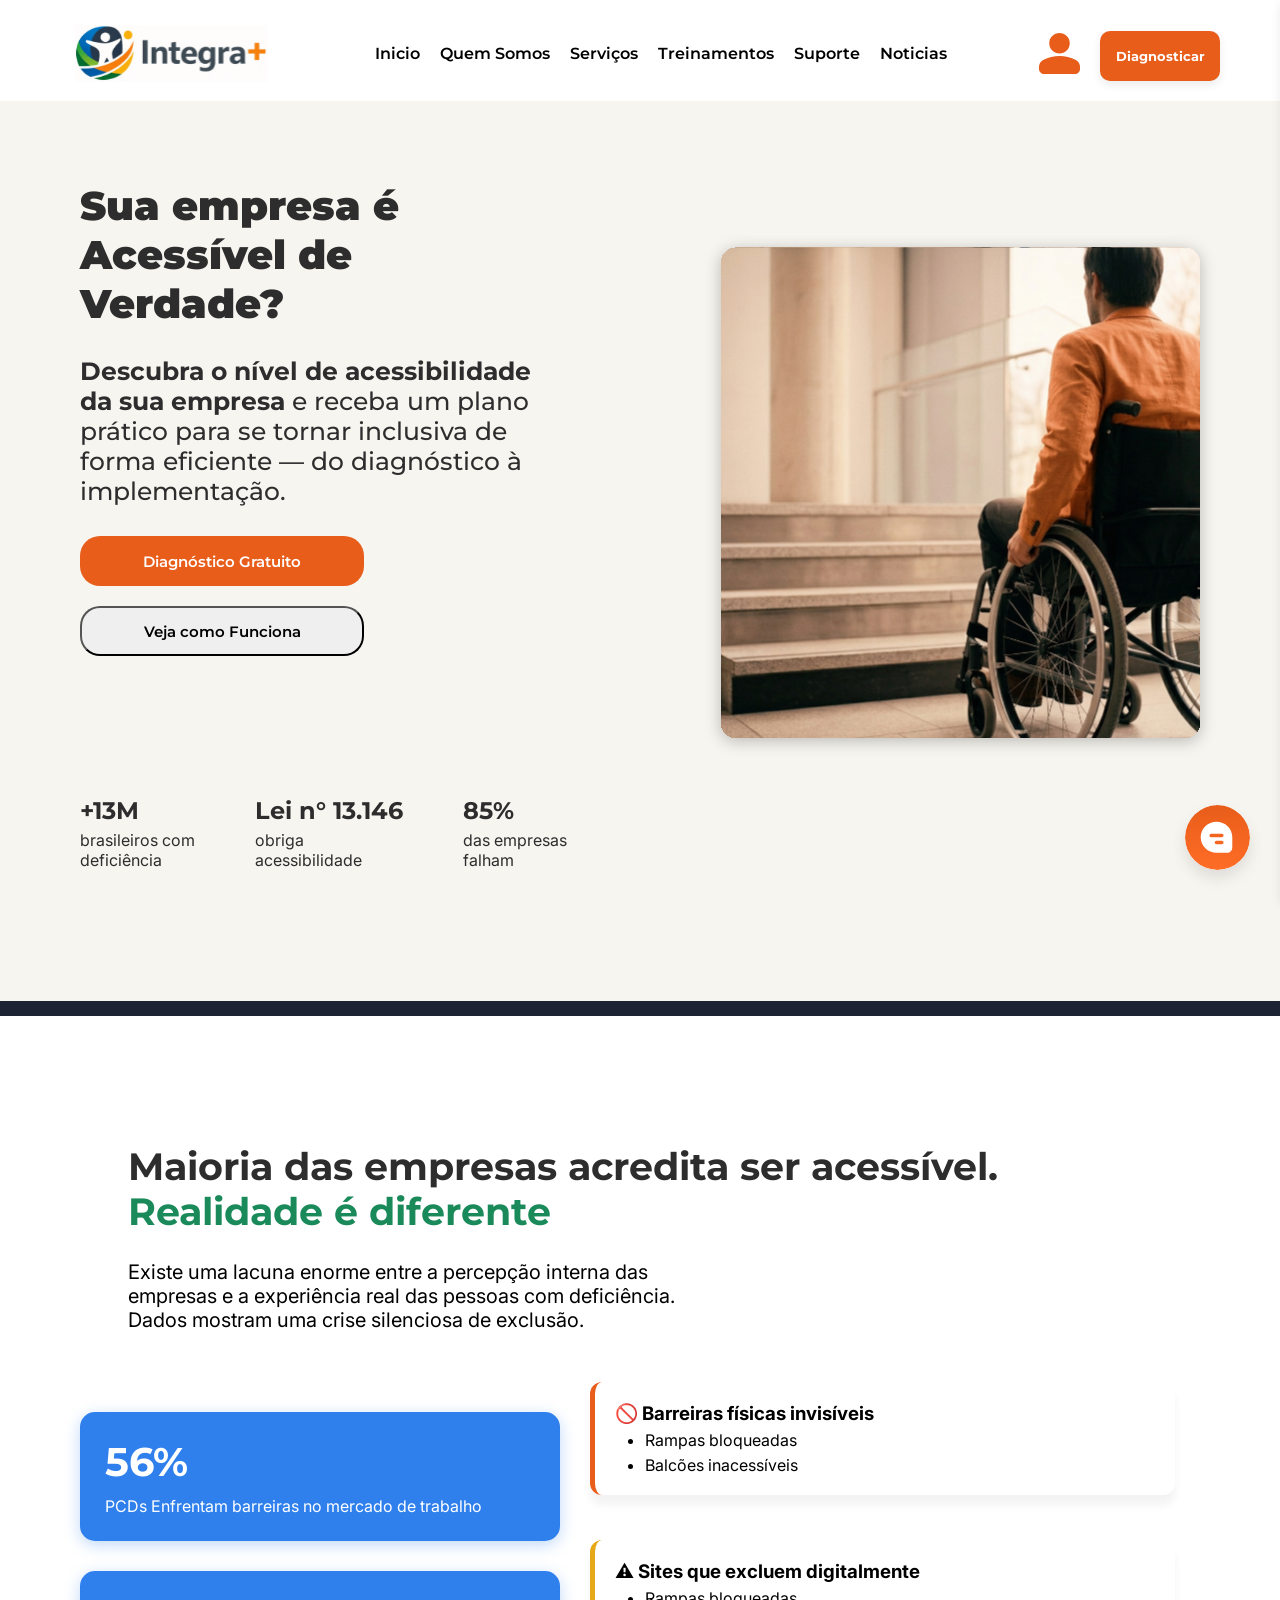
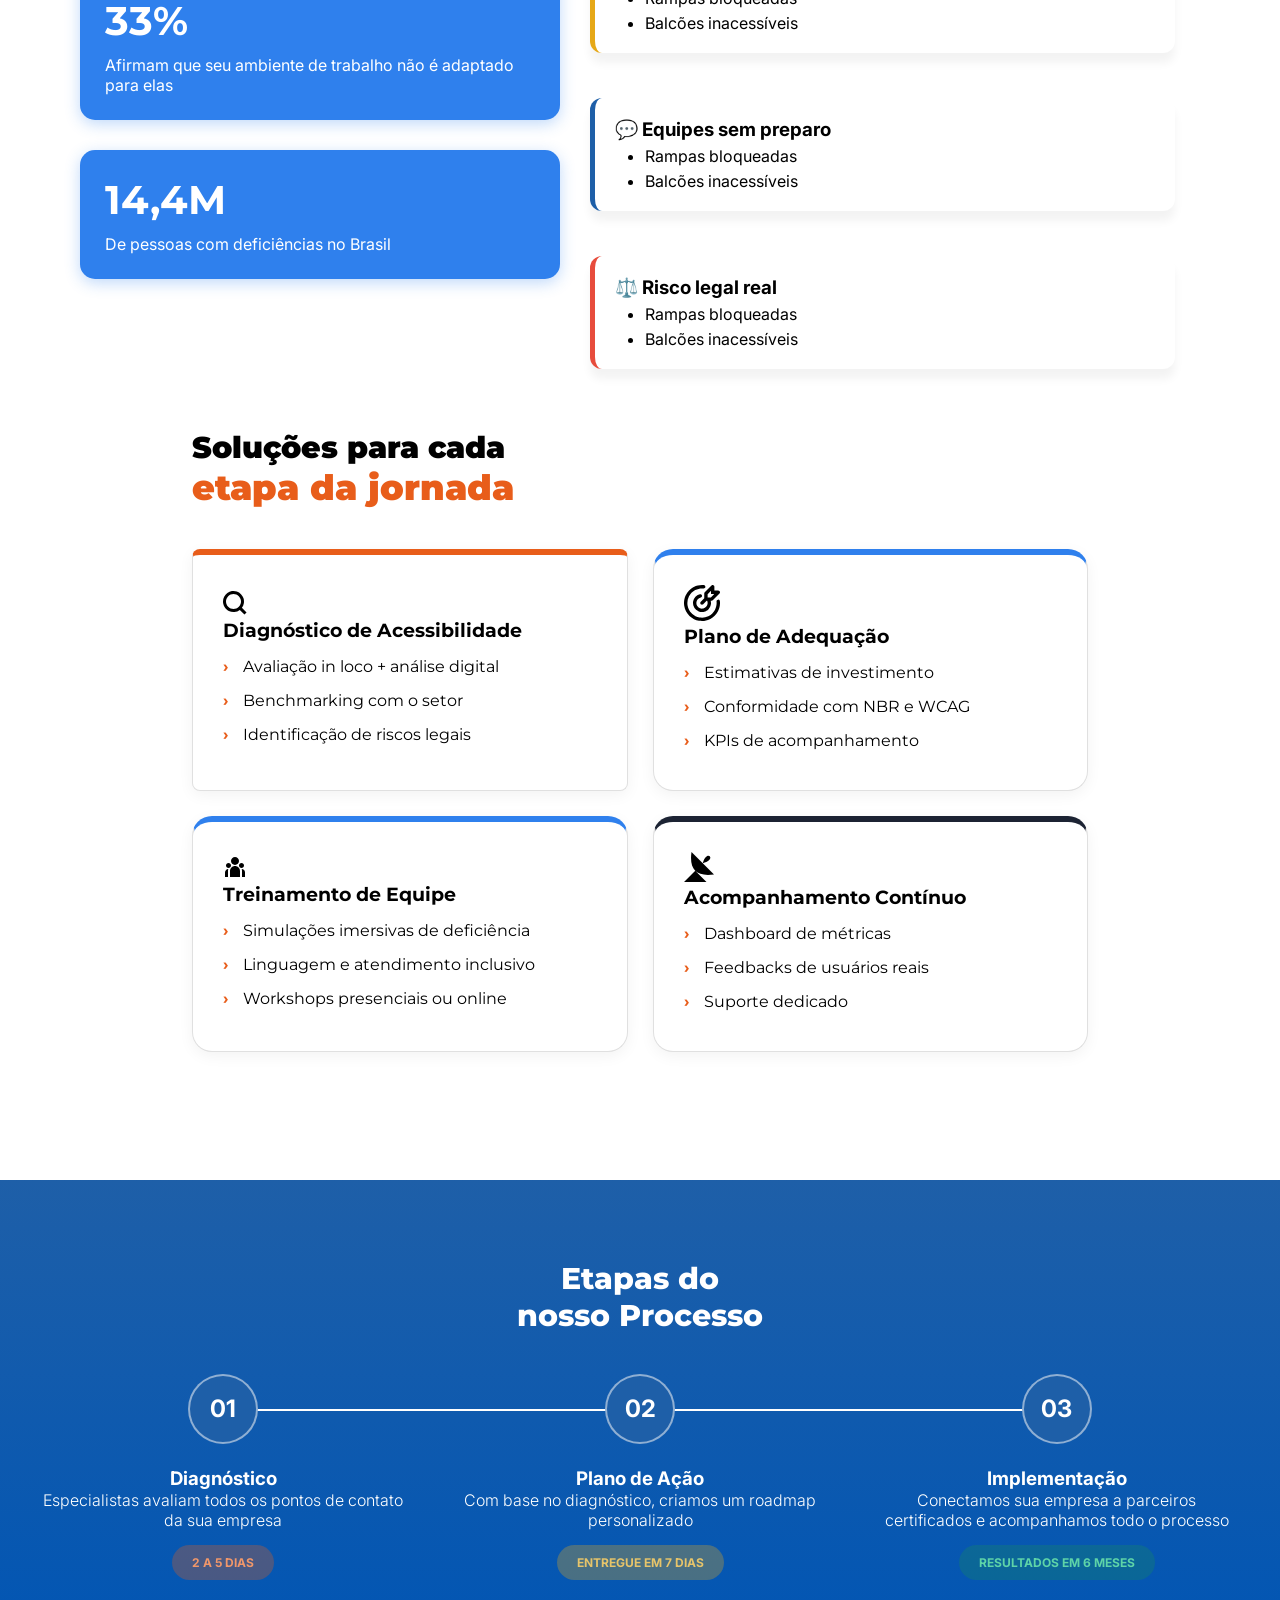
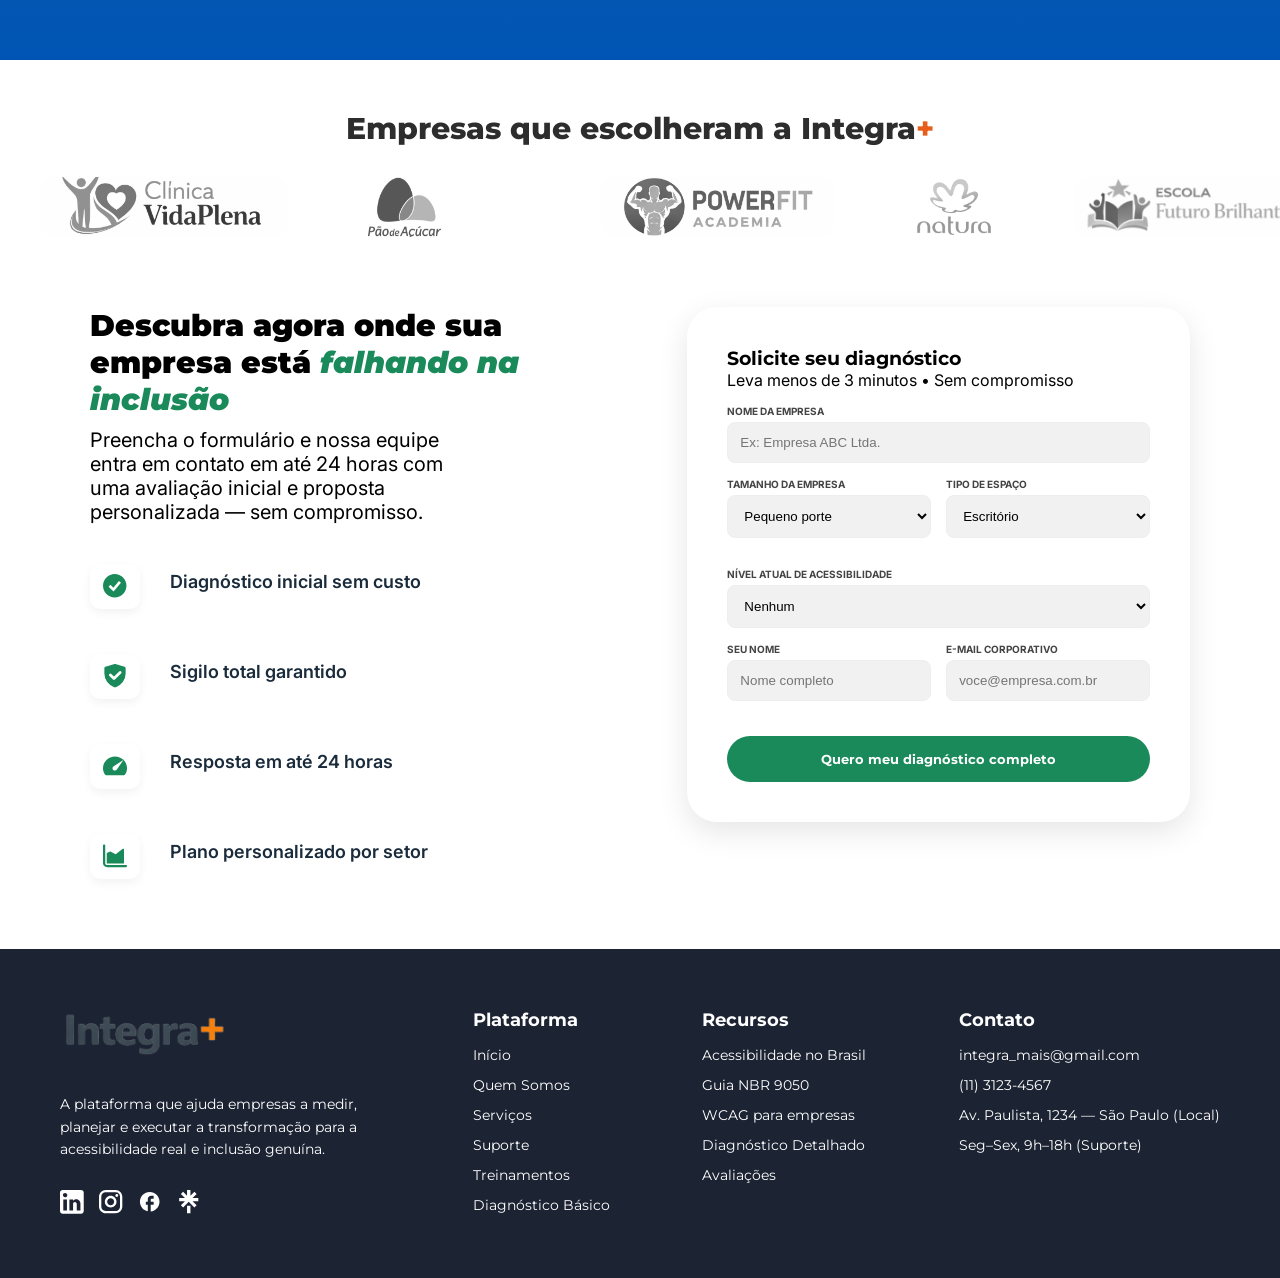
==== commit 676a594c: "Enviando tudo para o github" ====
--- a/index.html
+++ b/index.html
@@ -33,8 +33,10 @@
                     </p>
 
                     <div class="botoes_group">
+                        <a href="./pages/07_diagnostico.html"> 
                         <button class="diagnostico_gratuito"
                             aria-label="Iniciar diagnóstico gratuito de acessibilidade">Diagnóstico Gratuito</button>
+                        </a>
                         <button class="veja_como_funciona">Veja como Funciona</button>
                     </div>
 
@@ -334,7 +336,10 @@
                             </div>
                         </div>
 
-                        <button type="submit" class="btn-enviar">Quero meu diagnóstico completo</button>
+                        <a href="/pages/07_diagnostico.html">
+                            <button type="submit" class="btn-enviar">Quero meu diagnóstico completo</button>
+                        </a>
+
                         <p class="nota-seguranca"></p>
                     </form>
                 </div>
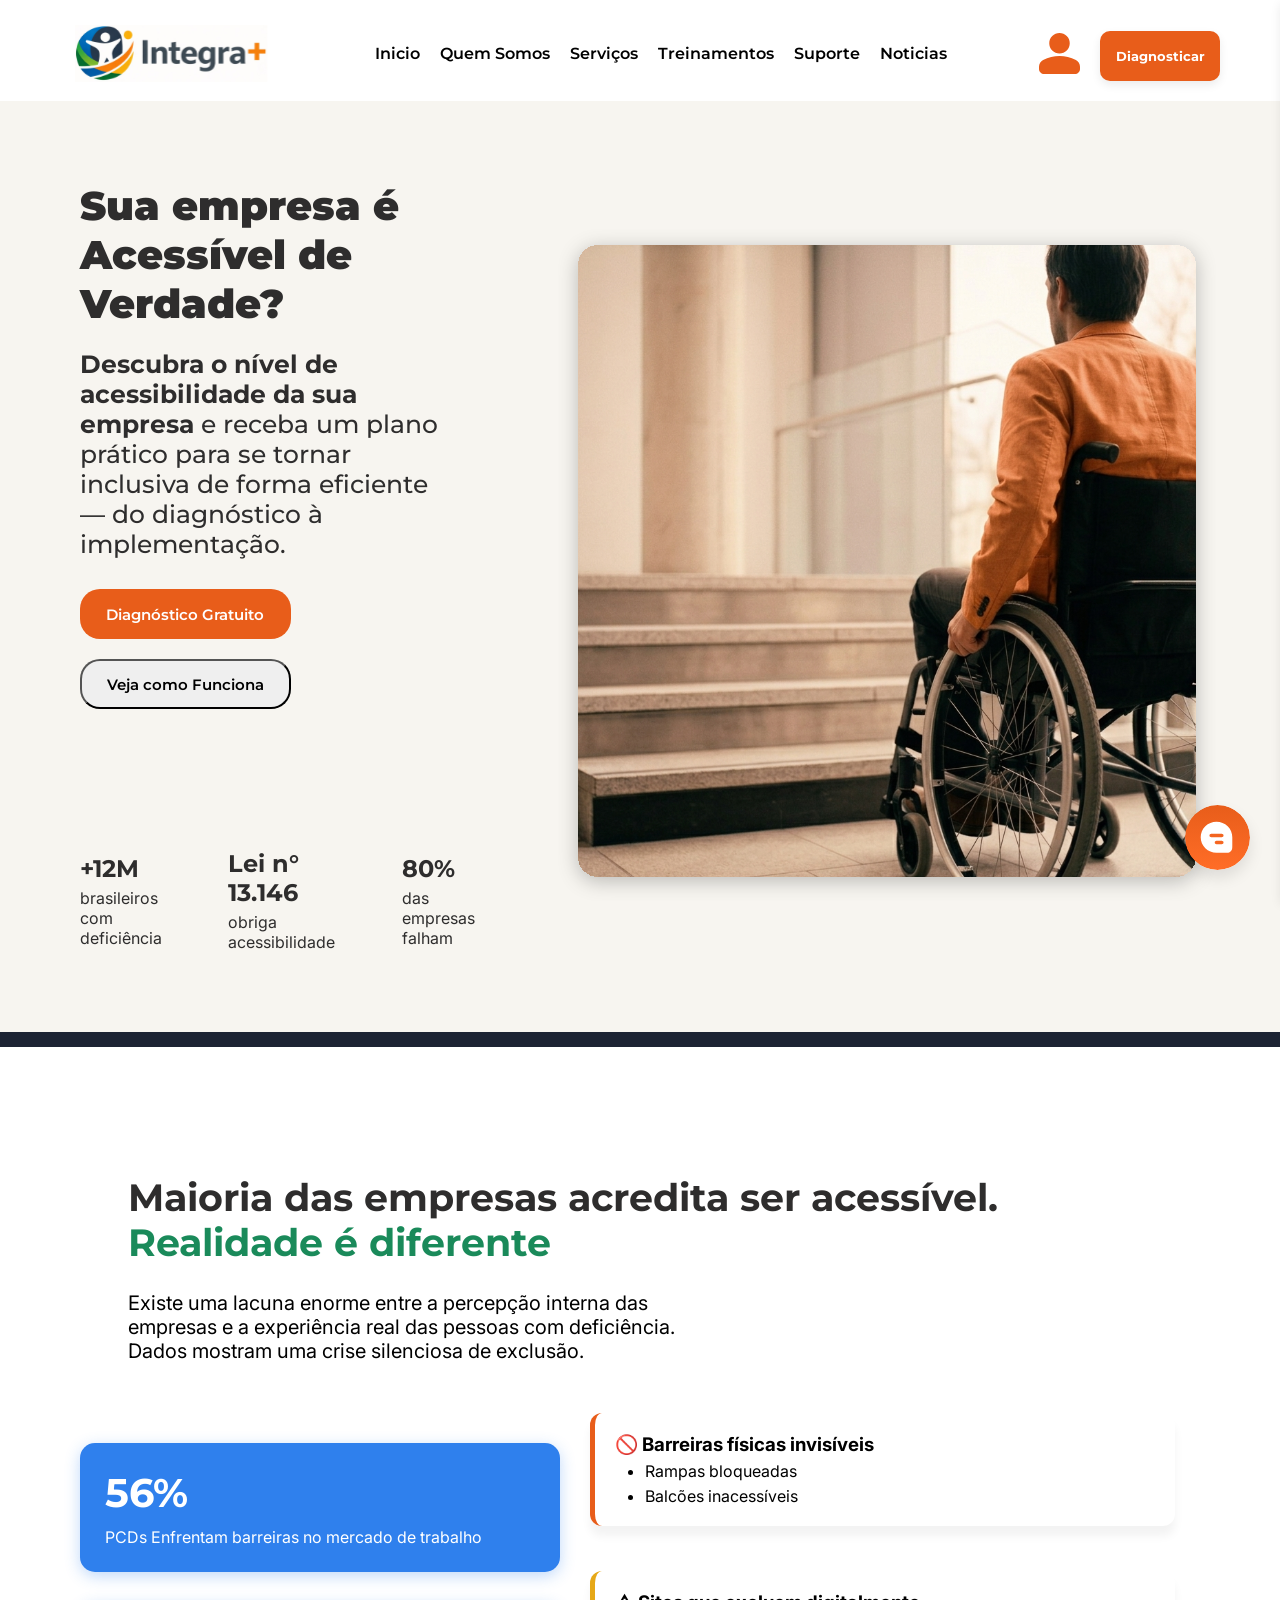
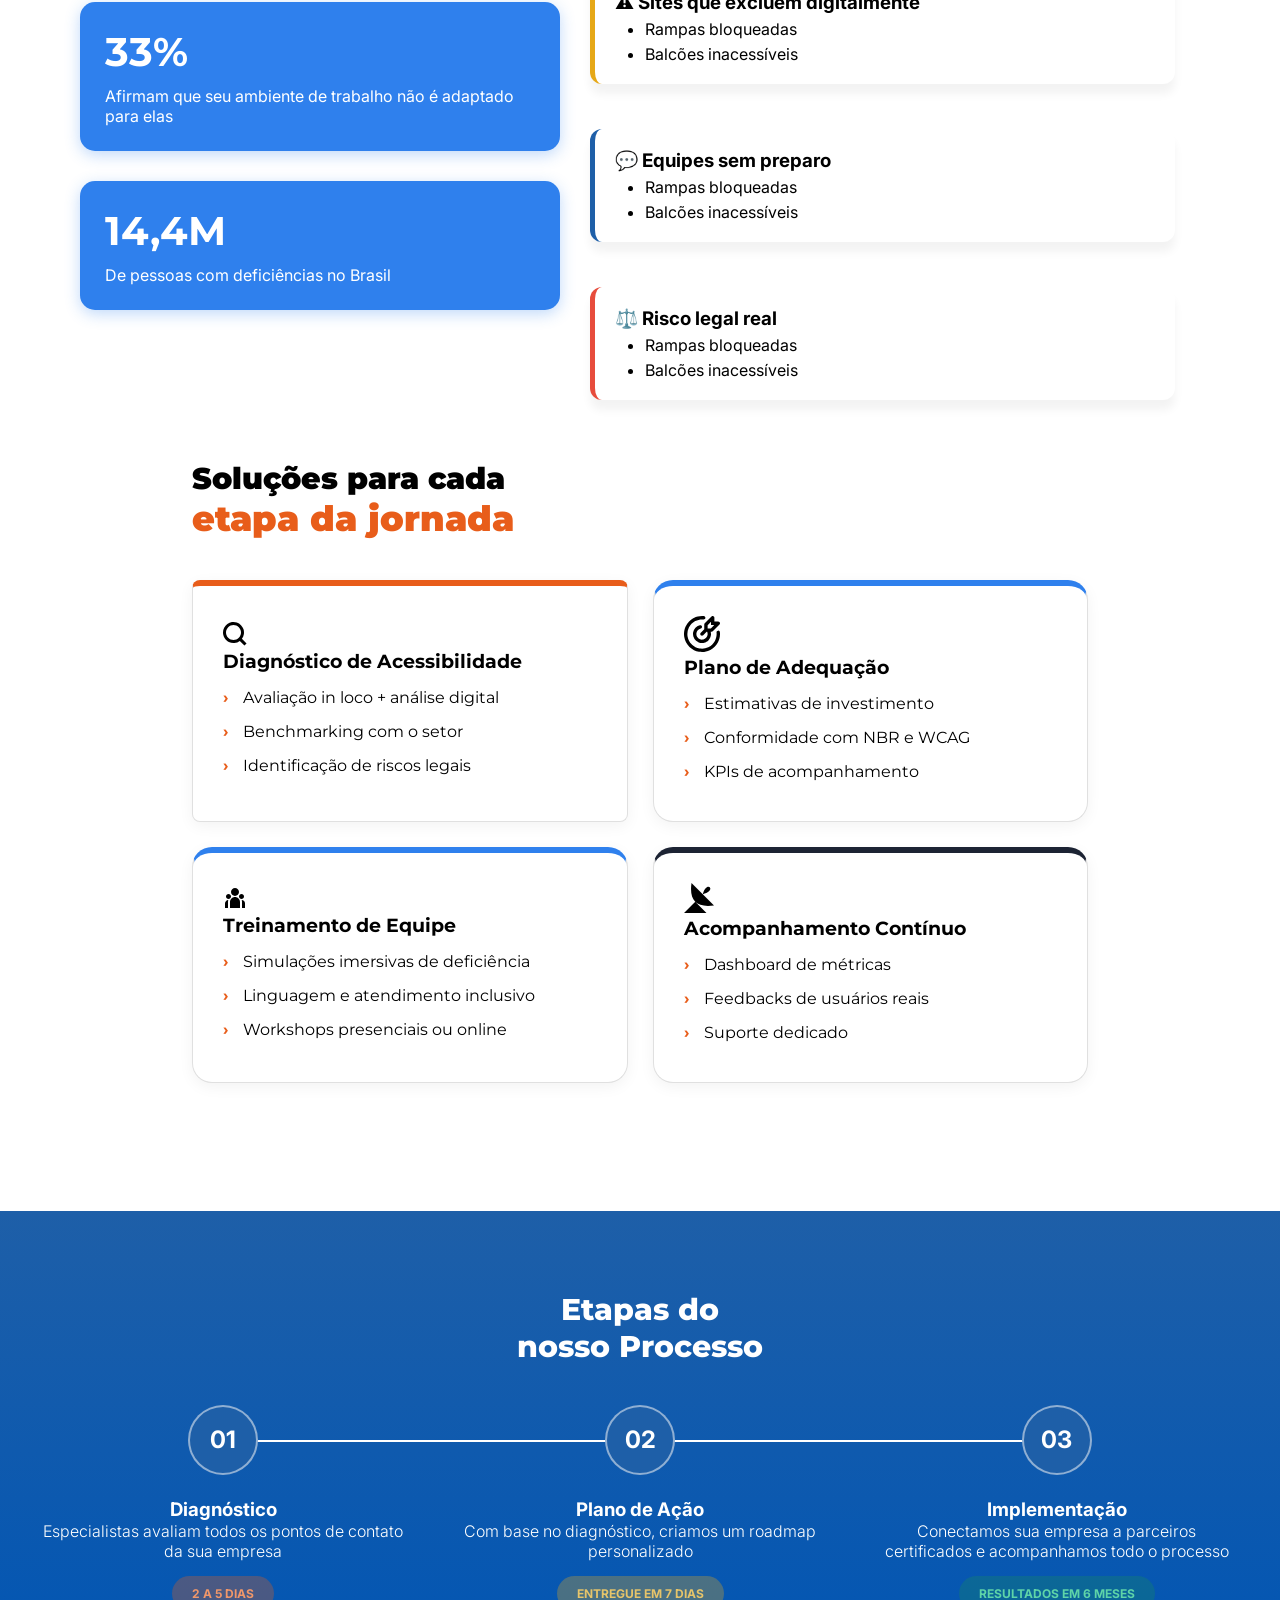
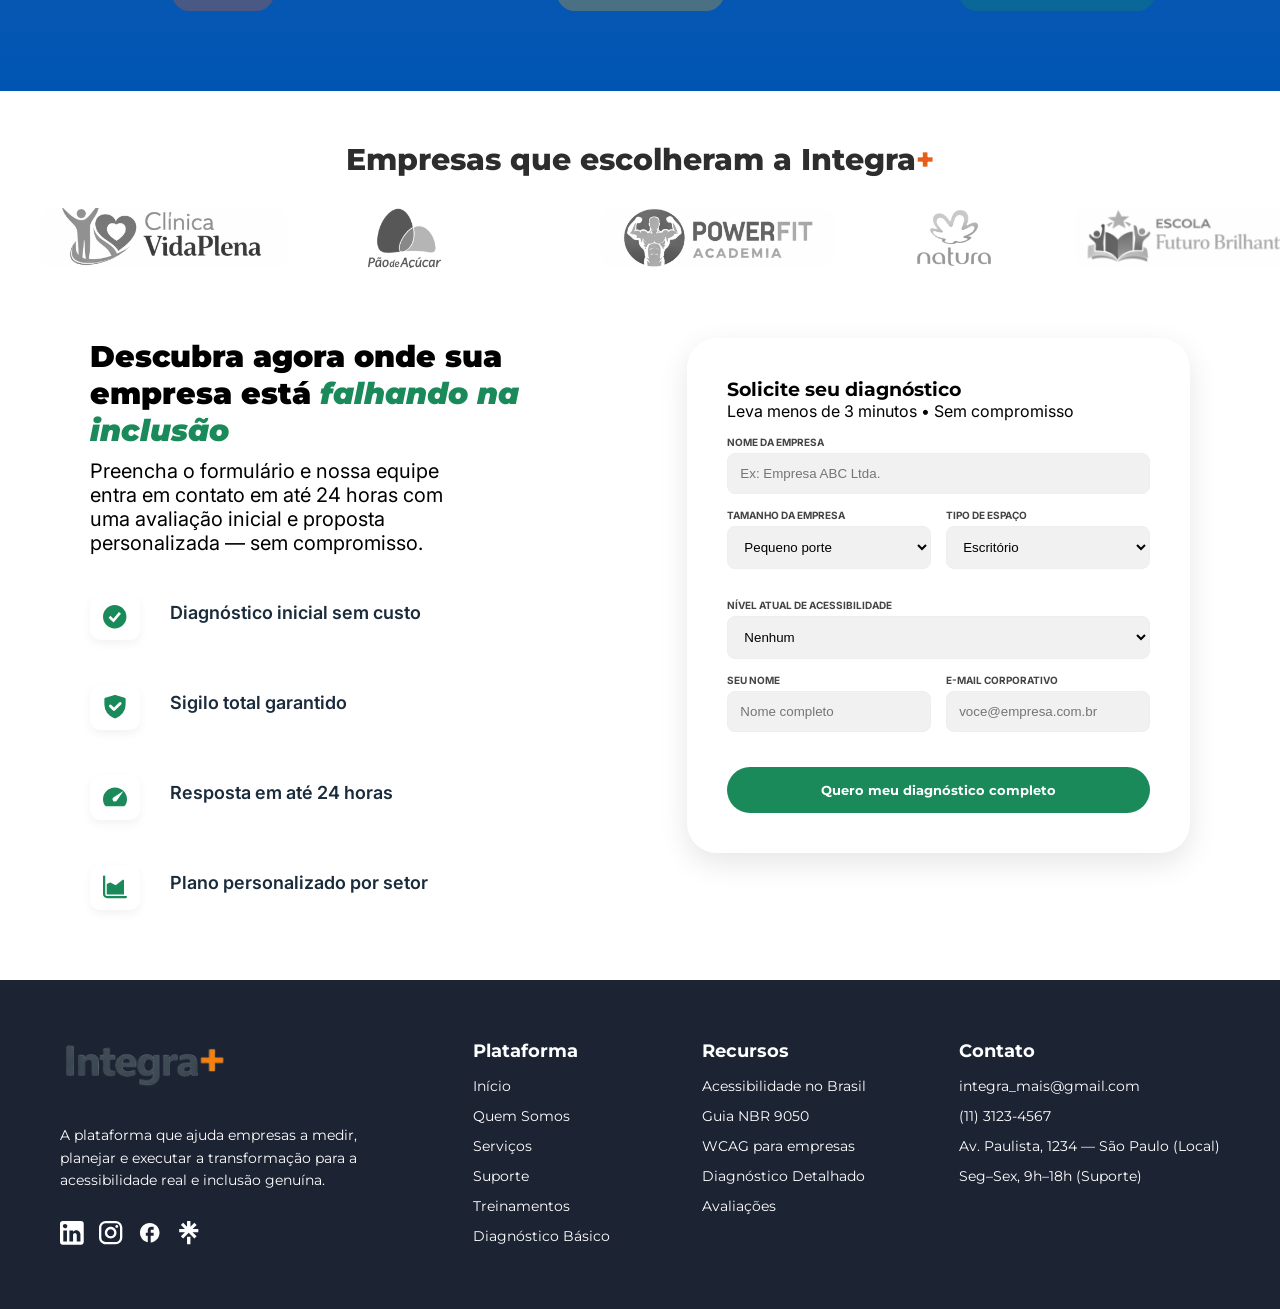
==== commit 00cd5849: "fix errors" ====
--- a/index.html
+++ b/index.html
@@ -4,12 +4,12 @@
 <head>
     <meta charset="UTF-8">
     <meta name="viewport" content="width=device-width, initial-scale=1.0">
-    <link rel="stylesheet" href="/Css/header.css">
-    <link rel="stylesheet" href="/Css/footer.css">
-    <link rel="stylesheet" href="/Css/home.css" type="text/css">
-    <link rel="stylesheet" href="/Css/chatbot.css" type="text/css">
-    <script src="/components/footer.js"></script>
-    <script src="/components/header.js"></script>
+    <link rel="stylesheet" href="./Css/header.css">
+    <link rel="stylesheet" href="./Css/footer.css">
+    <link rel="stylesheet" href="./Css/home.css" type="text/css">
+    <link rel="stylesheet" href="./Css/chatbot.css" type="text/css">
+    <script src="./components/footer.js"></script>
+    <script src="./components/header.js"></script>
 
     <title>Home Page Integra+</title>
 </head>
@@ -62,8 +62,8 @@
                     </div>
                 </div>
 
-                <div class="img_home">
-                    <img src="/img/img_home_homem_cadeira_de_rodas.svg"
+                <div class="./img_home">
+                    <img src="img/img_home_homem_cadeira_de_rodas.svg"
                         alt="Homem usuário de cadeira de rodas sorrindo em um ambiente de escritório">
                 </div>
             </div>
@@ -150,7 +150,7 @@
 
                     <li class="cards_sessao1">
                         <div class="icon_container">
-                            <img src="/img/Icon_lupa_home.svg" alt="icone de uma lupa, representa analise">
+                            <img src="img/Icon_lupa_home.svg" alt="icone de uma lupa, representa analise">
                         </div>
                         <h3>Diagnóstico de Acessibilidade</h3>
                         <ul>
@@ -162,7 +162,7 @@
 
                     <li class="cards_sessao2">
                         <div class="icon_container">
-                            <img src="/img/Icon_alvo_home.svg" alt="Icone de uma tiro ao alvo, representa objetivo">
+                            <img src="img/Icon_alvo_home.svg" alt="Icone de uma tiro ao alvo, representa objetivo">
                         </div>
                         <h3>Plano de Adequação</h3>
                         <ul>
@@ -174,7 +174,7 @@
 
                     <li class="cards_sessao2">
                         <div class="icon_container">
-                            <img src="/img/Icon_equipe_home.svg"
+                            <img src="img/Icon_equipe_home.svg"
                                 alt="Icone de um grupo de pessoas, representa uma equipe">
                         </div>
                         <h3>Treinamento de Equipe</h3>
@@ -187,7 +187,7 @@
 
                     <li class="cards_sessao4">
                         <div class="icon_container">
-                            <img src="/img/Icon_antena_home.svg" alt="Icone de uma antena, representa acompanhamento">
+                            <img src="img/Icon_antena_home.svg" alt="Icone de uma antena, representa acompanhamento">
                         </div>
                         <h3>Acompanhamento Contínuo</h3>
                         <ul>
@@ -238,21 +238,21 @@
 
             <div class="Container_carrosel">
                 <div class="logos_slide">
-                    <img src="/img/Clinica_vida_plena.svg" alt="">
-                    <img src="/img/Pão_de_acuca.svg" alt="">
-                    <img src="/img/Shopping_Nova_era.svg" alt="">
-                    <img src="/img/Power_fit.svg" alt="">
-                    <img src="/img/Natura.svg" alt="">
-                    <img src="/img/escola_futuro_brilhante.svg" alt="">
+                    <img src="img/Clinica_vida_plena.svg" alt="">
+                    <img src="img/Pão_de_acuca.svg" alt="">
+                    <img src="img/Shopping_Nova_era.svg" alt="">
+                    <img src="img/Power_fit.svg" alt="">
+                    <img src="img/Natura.svg" alt="">
+                    <img src="img/escola_futuro_brilhante.svg" alt="">
                 </div>
 
                 <div class="logos_slide">
-                    <img src="/img/Clinica_vida_plena.svg" alt="">
-                    <img src="/img/Pão_de_acuca.svg" alt="">
-                    <img src="/img/Shopping_Nova_era.svg" alt="">
-                    <img src="/img/Power_fit.svg" alt="">
-                    <img src="/img/Natura.svg" alt="">
-                    <img src="/img/escola_futuro_brilhante.svg" alt="">
+                    <img src="img/Clinica_vida_plena.svg" alt="">
+                    <img src="img/Pão_de_acuca.svg" alt="">
+                    <img src="img/Shopping_Nova_era.svg" alt="">
+                    <img src="img/Power_fit.svg" alt="">
+                    <img src="img/Natura.svg" alt="">
+                    <img src="img/escola_futuro_brilhante.svg" alt="">
                 </div>
             </div>
 
@@ -269,19 +269,19 @@
 
                     <ul class="lista-beneficios">
                         <li>
-                            <div class="card-icone"><img src="/img/Simbolo_de_correto.svg" alt=""></div>
+                            <div class="card-icone"><img src="img/Simbolo_de_correto.svg" alt=""></div>
                             <span>Diagnóstico inicial sem custo</span>
                         </li>
                         <li>
-                            <div class="card-icone"><img src="/img/simbolo_protecao.svg" alt=""></div>
+                            <div class="card-icone"><img src="img/simbolo_protecao.svg" alt=""></div>
                             <span>Sigilo total garantido</span>
                         </li>
                         <li>
-                            <div class="card-icone"><img src="/img/Simbolo_de_velocidade.svg" alt=""></div>
+                            <div class="card-icone"><img src="img/Simbolo_de_velocidade.svg" alt=""></div>
                             <span>Resposta em até 24 horas</span>
                         </li>
                         <li>
-                            <div class="card-icone"><img src="/img/Simbolo_de_grafico.svg" alt=""></div>
+                            <div class="card-icone"><img src="img/Simbolo_de_grafico.svg" alt=""></div>
                             <span>Plano personalizado por setor</span>
                         </li>
                     </ul>
@@ -336,7 +336,7 @@
                             </div>
                         </div>
 
-                        <a href="/pages/07_diagnostico.html">
+                        <a href="pages/07_diagnostico.html">
                             <button type="submit" class="btn-enviar">Quero meu diagnóstico completo</button>
                         </a>
 
@@ -369,6 +369,6 @@
                 })(document)
         </script>
         <script src="Js/home.js"></script>
-        <script src="/Js/chatbot.js"></script> 
+        <script src="Js/chatbot.js"></script> 
 </body>
 </html>
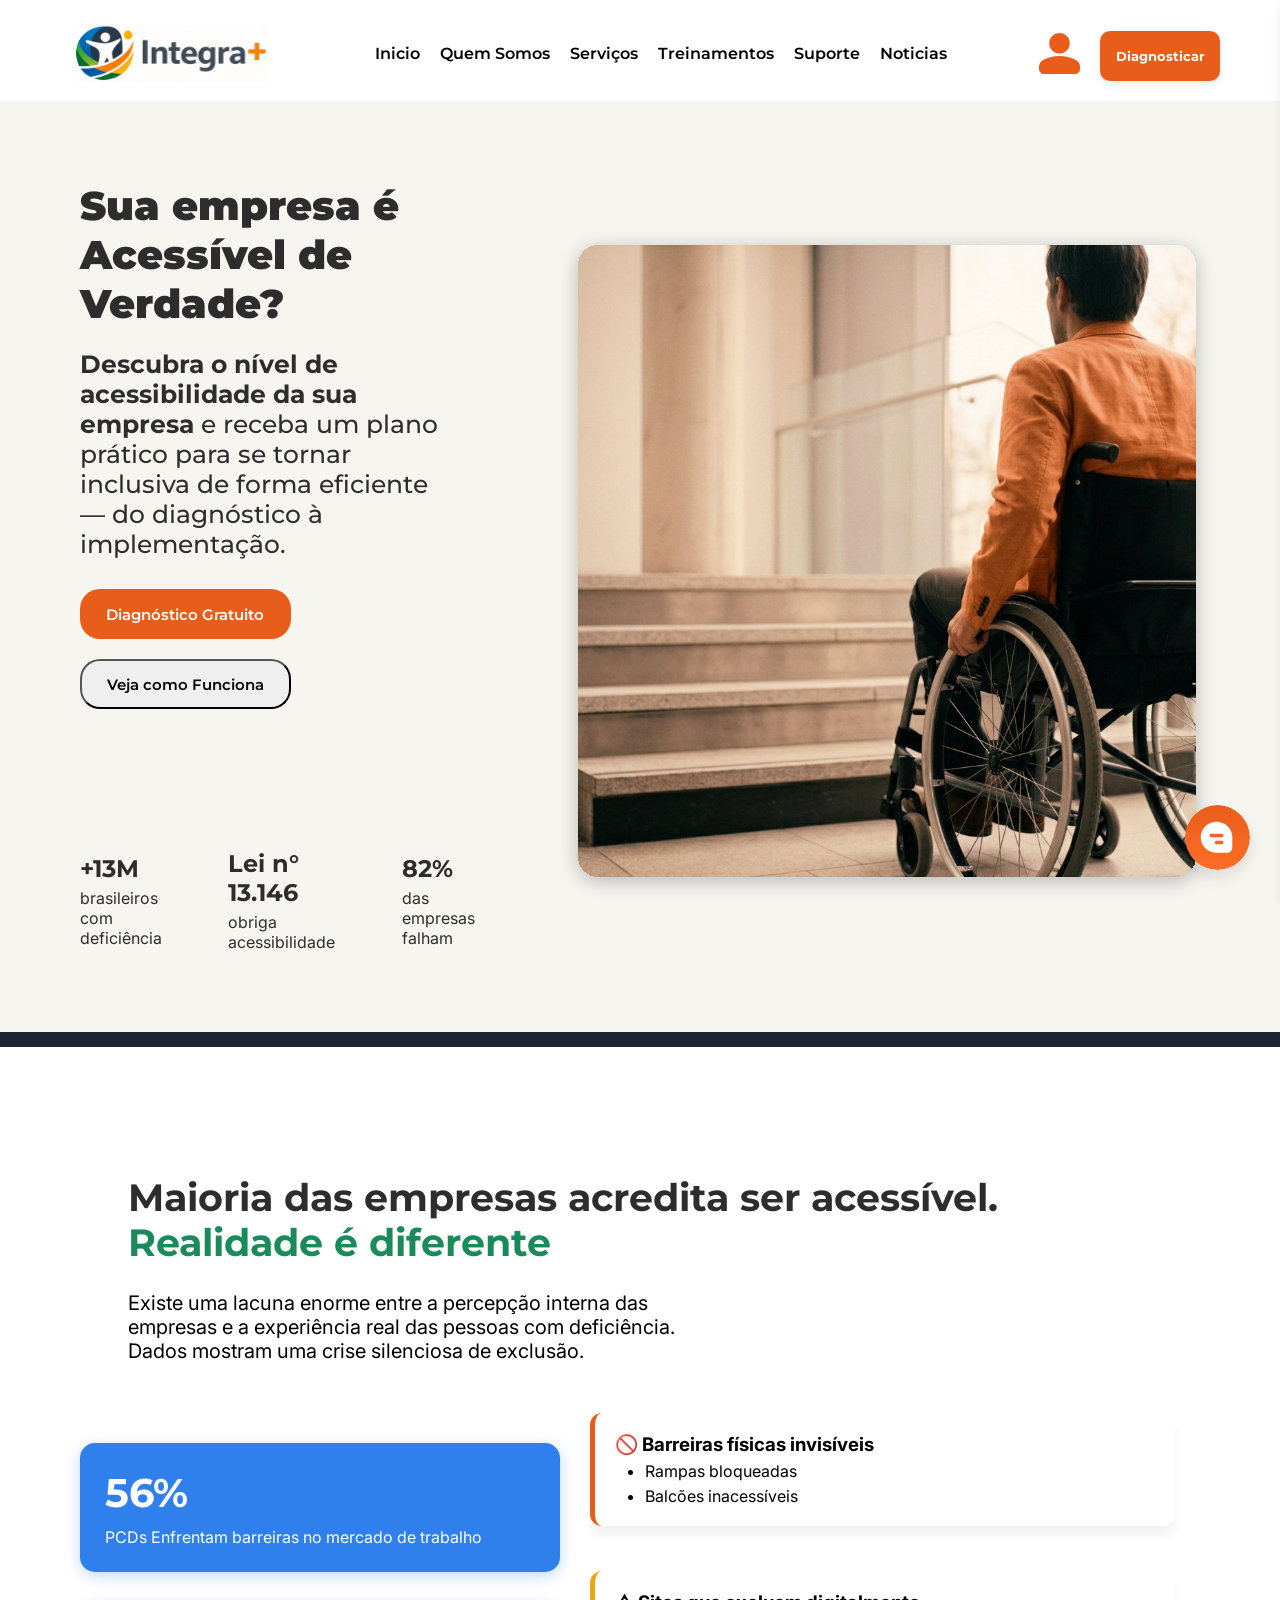
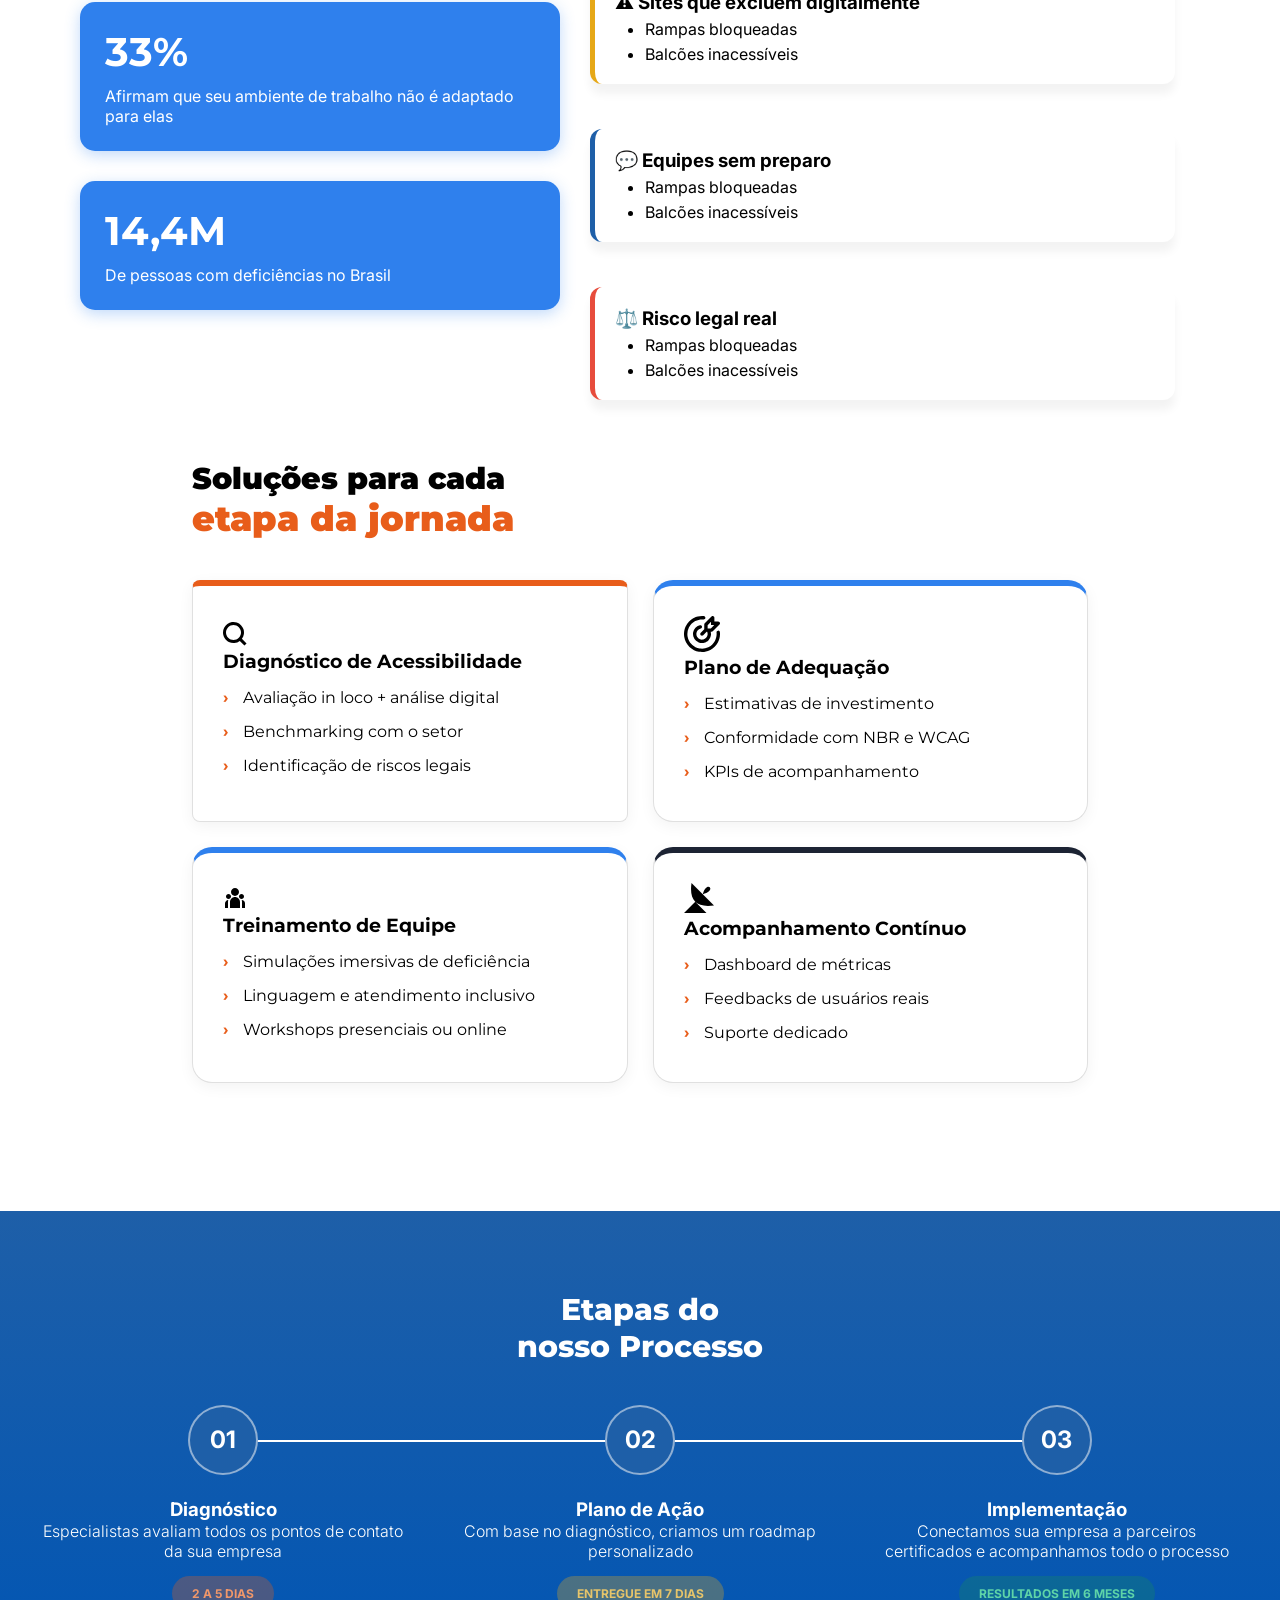
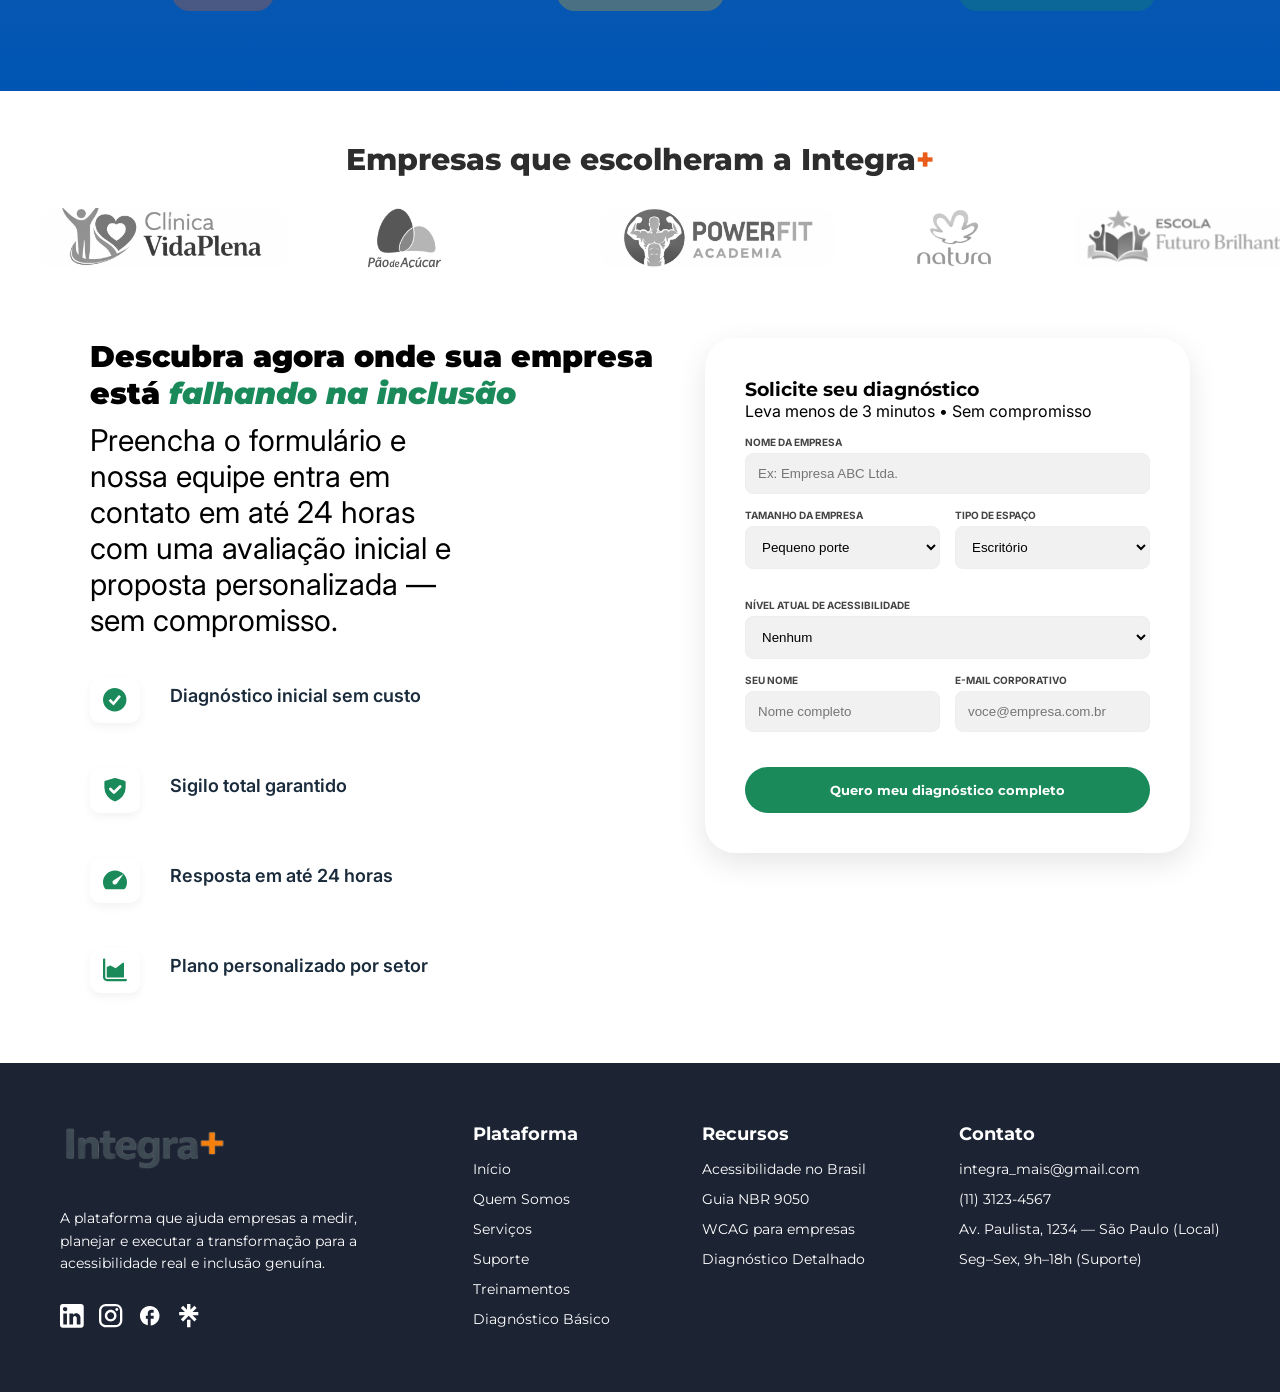
==== commit 2609ce37: "Linkando botao de veja como funciona" ====
--- a/index.html
+++ b/index.html
@@ -37,7 +37,10 @@
                         <button class="diagnostico_gratuito"
                             aria-label="Iniciar diagnóstico gratuito de acessibilidade">Diagnóstico Gratuito</button>
                         </a>
+
+                        <a href="etapas-processo">
                         <button class="veja_como_funciona">Veja como Funciona</button>
+                        </a>
                     </div>
 
                     <div class="dados_principais">
@@ -200,7 +203,7 @@
             </div>
         </section>
 
-        <section class="area_de_processo">
+        <section class="area_de_processo" id="etapas-processo">
             <h2> Etapas do <span class="destaque_4"> <br> nosso Processo</span></h2>
 
             <div class="etapas">
--- a/Css/home.css
+++ b/Css/home.css
@@ -721,7 +721,7 @@
 .conteudo-info p{
     margin-bottom: 20px;
     font-family: "Inter", sans-serif;
-    font-size: 20px;
+    font-size: 30px;
     width: 65%;
 }
 
@@ -853,7 +853,6 @@
     }
 }
 
-
 .diagnostico_gratuito {
     transition: all 0.3s ease;
     cursor: pointer;
@@ -1051,7 +1050,6 @@
 }
 
 
-
 /*------------------Responsividade (Mobile)------------------------*/
 @media (max-width: 767px) and (min-width: 320px) {
    
@@ -1171,6 +1169,11 @@
         width: 100%;
         font-size: 16px; 
     }
+
+    .campo{
+        
+    }
+
 }
 
 }
@@ -1229,7 +1232,7 @@
 .u_w {
 
     bottom: 20px !important;
-    left: 10px !important;
+    left: 30px !important;
     right: auto !important; 
     top: auto !important;
 }
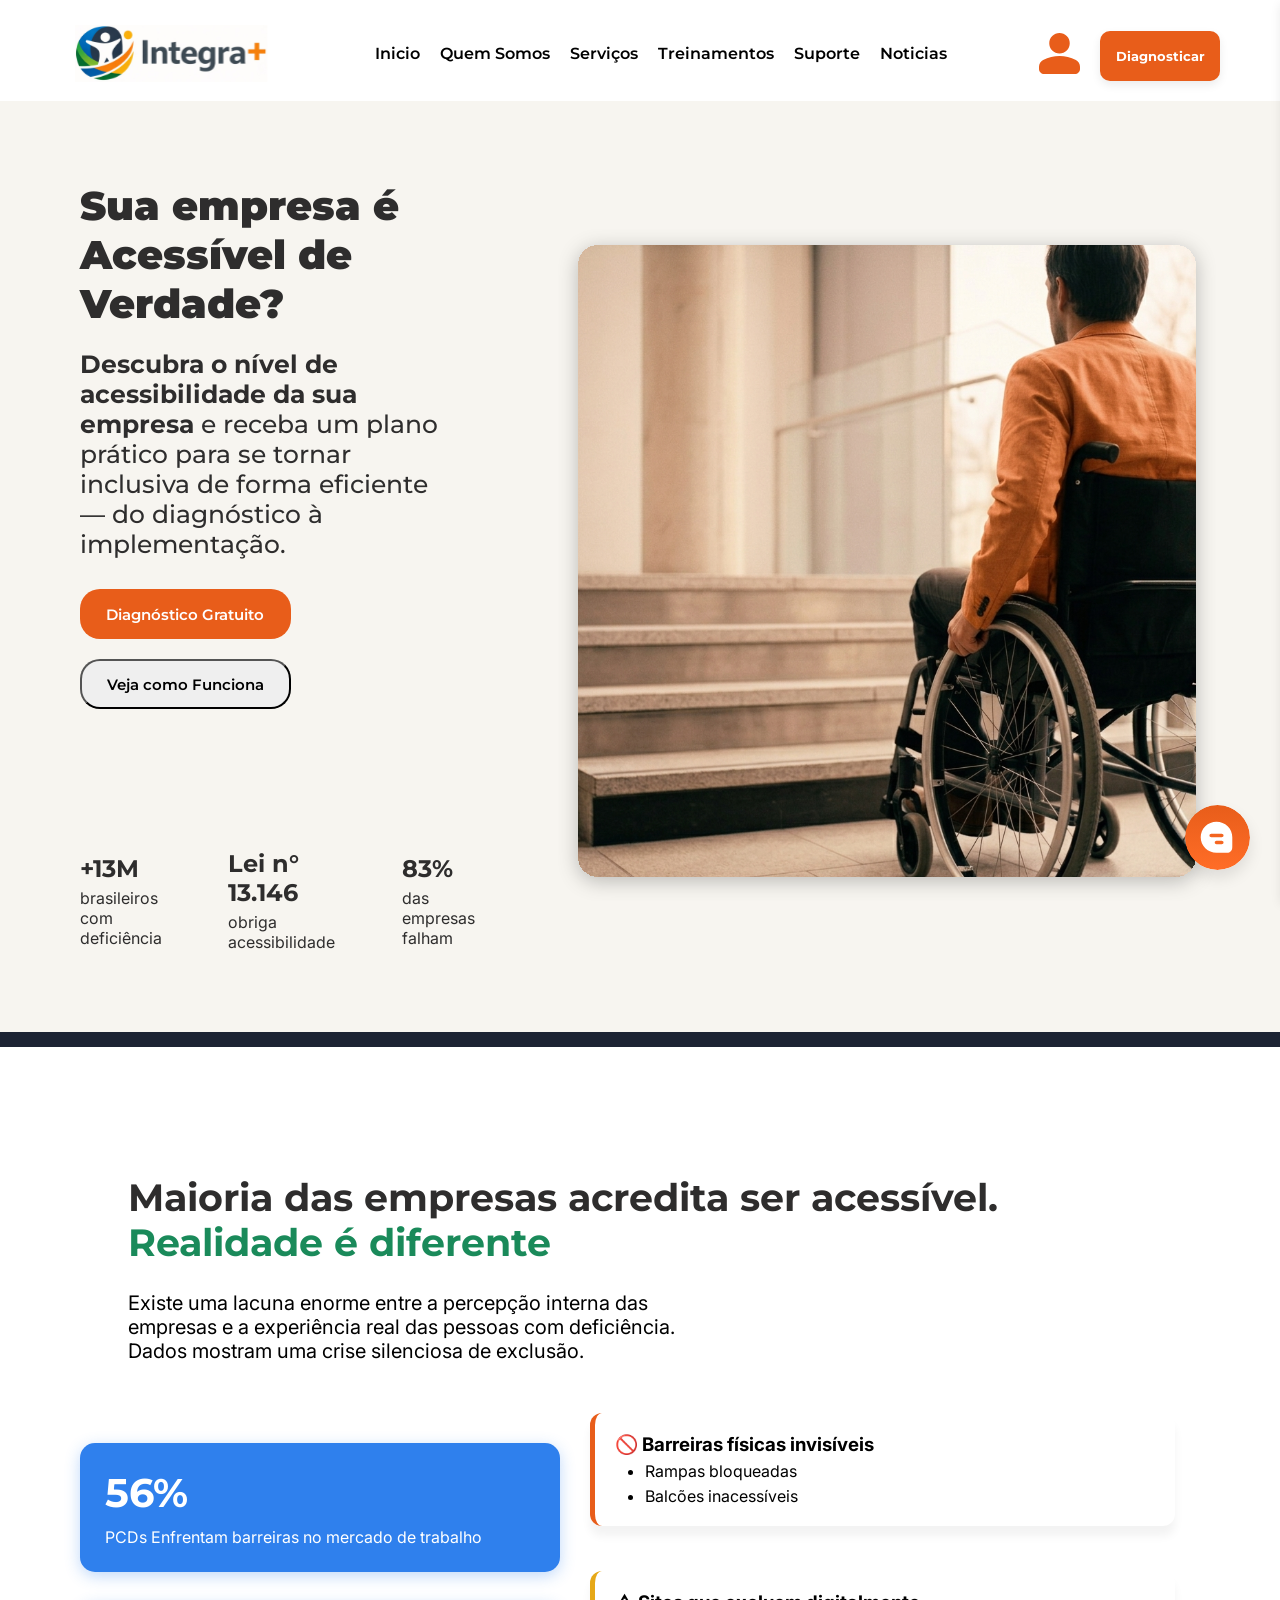
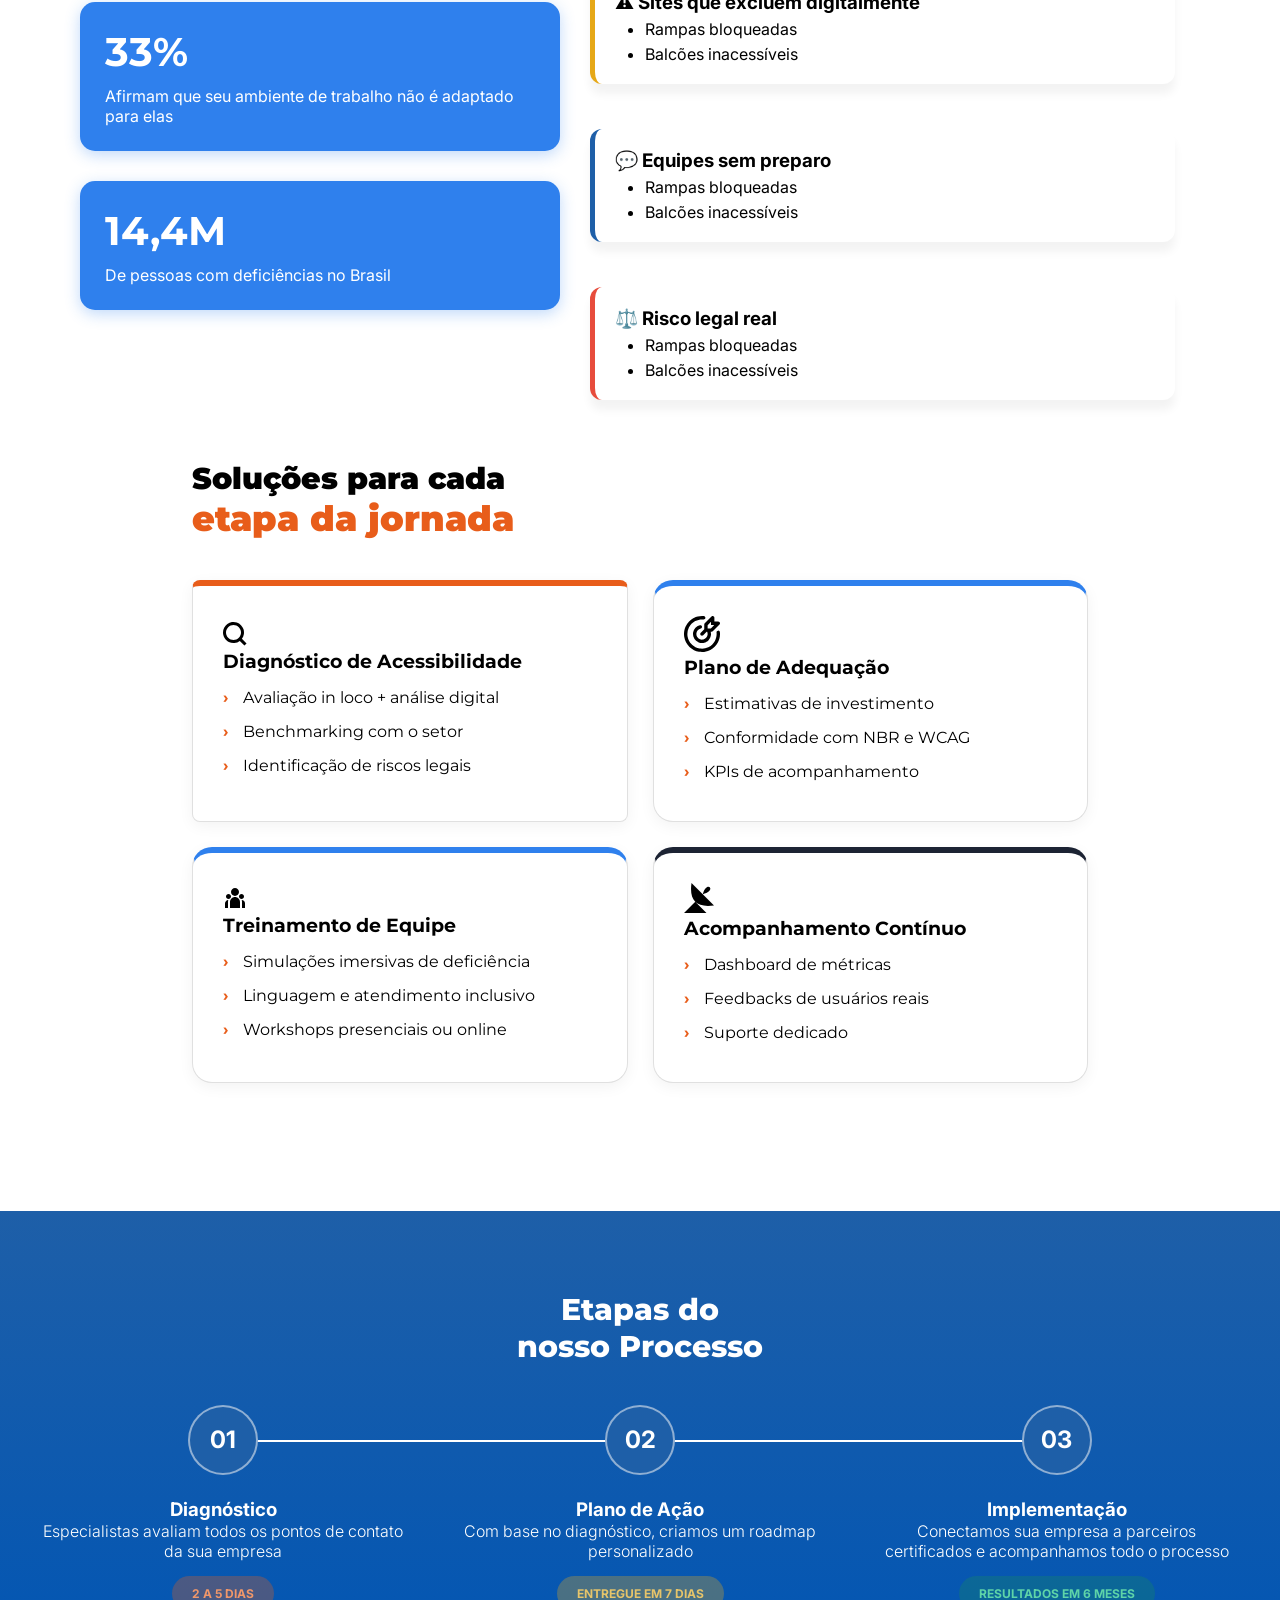
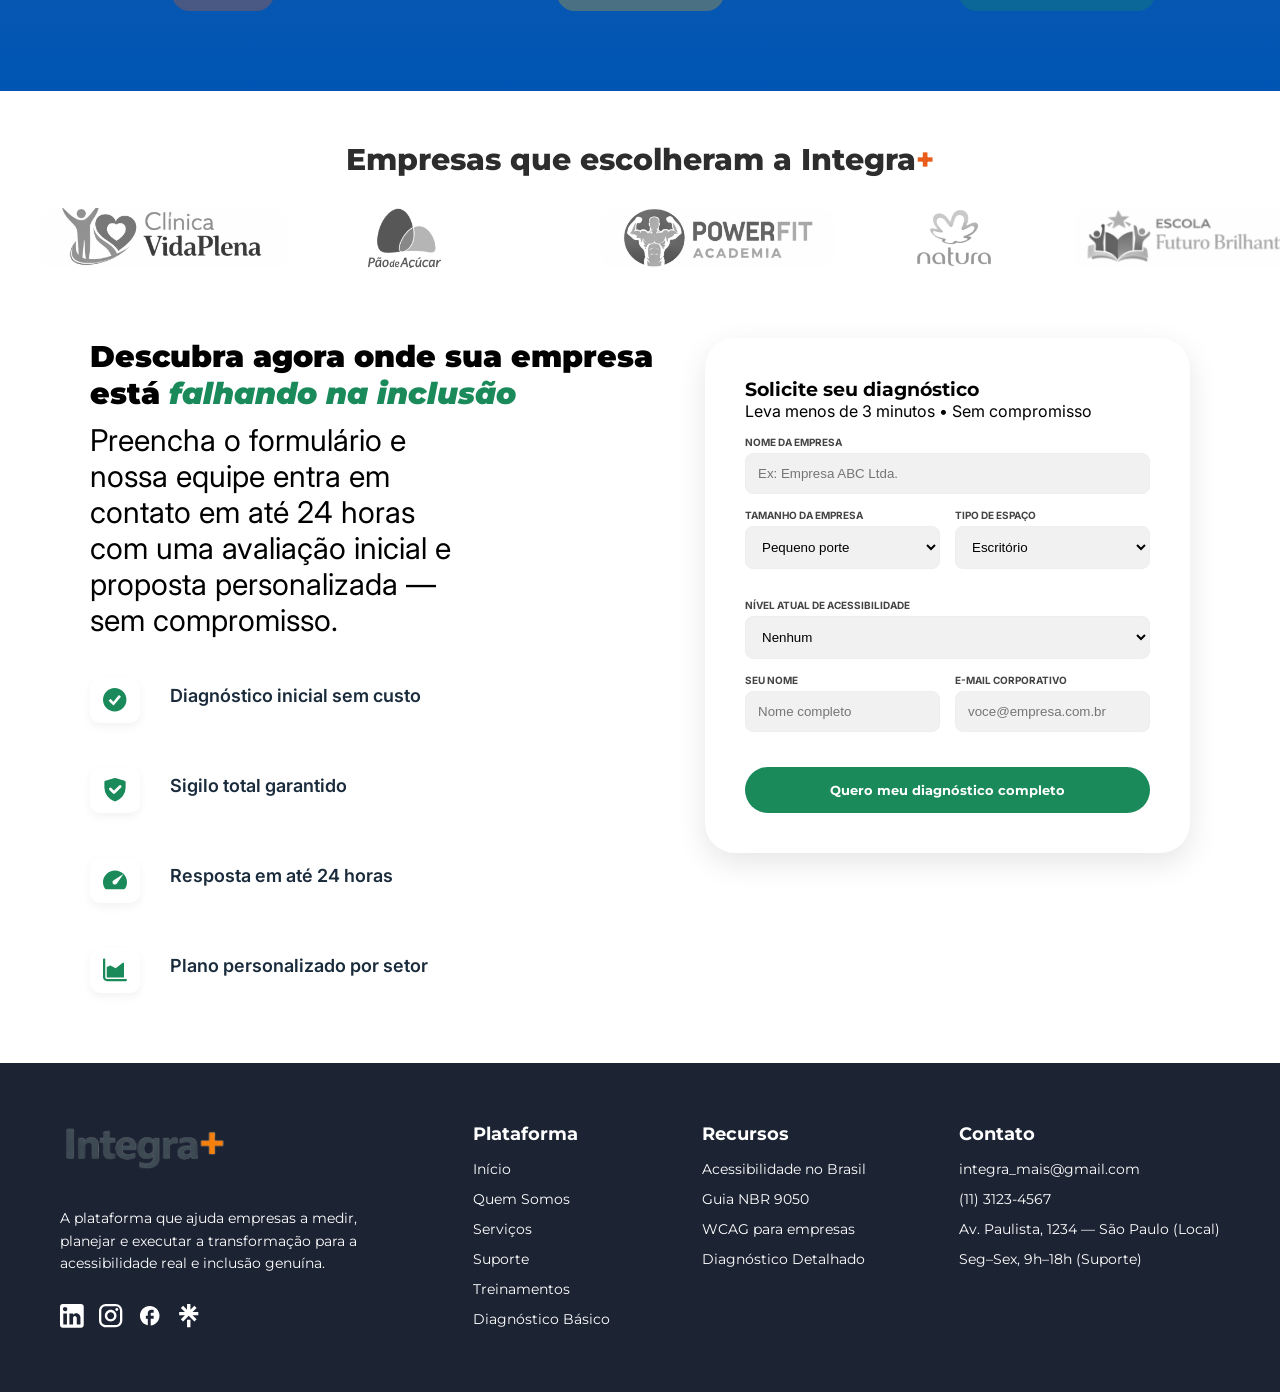
==== commit f1974e96: "arrumando erro na linkagem do veja como funciona" ====
--- a/index.html
+++ b/index.html
@@ -38,7 +38,7 @@
                             aria-label="Iniciar diagnóstico gratuito de acessibilidade">Diagnóstico Gratuito</button>
                         </a>
 
-                        <a href="etapas-processo">
+                        <a href="#etapas-processo">
                         <button class="veja_como_funciona">Veja como Funciona</button>
                         </a>
                     </div>
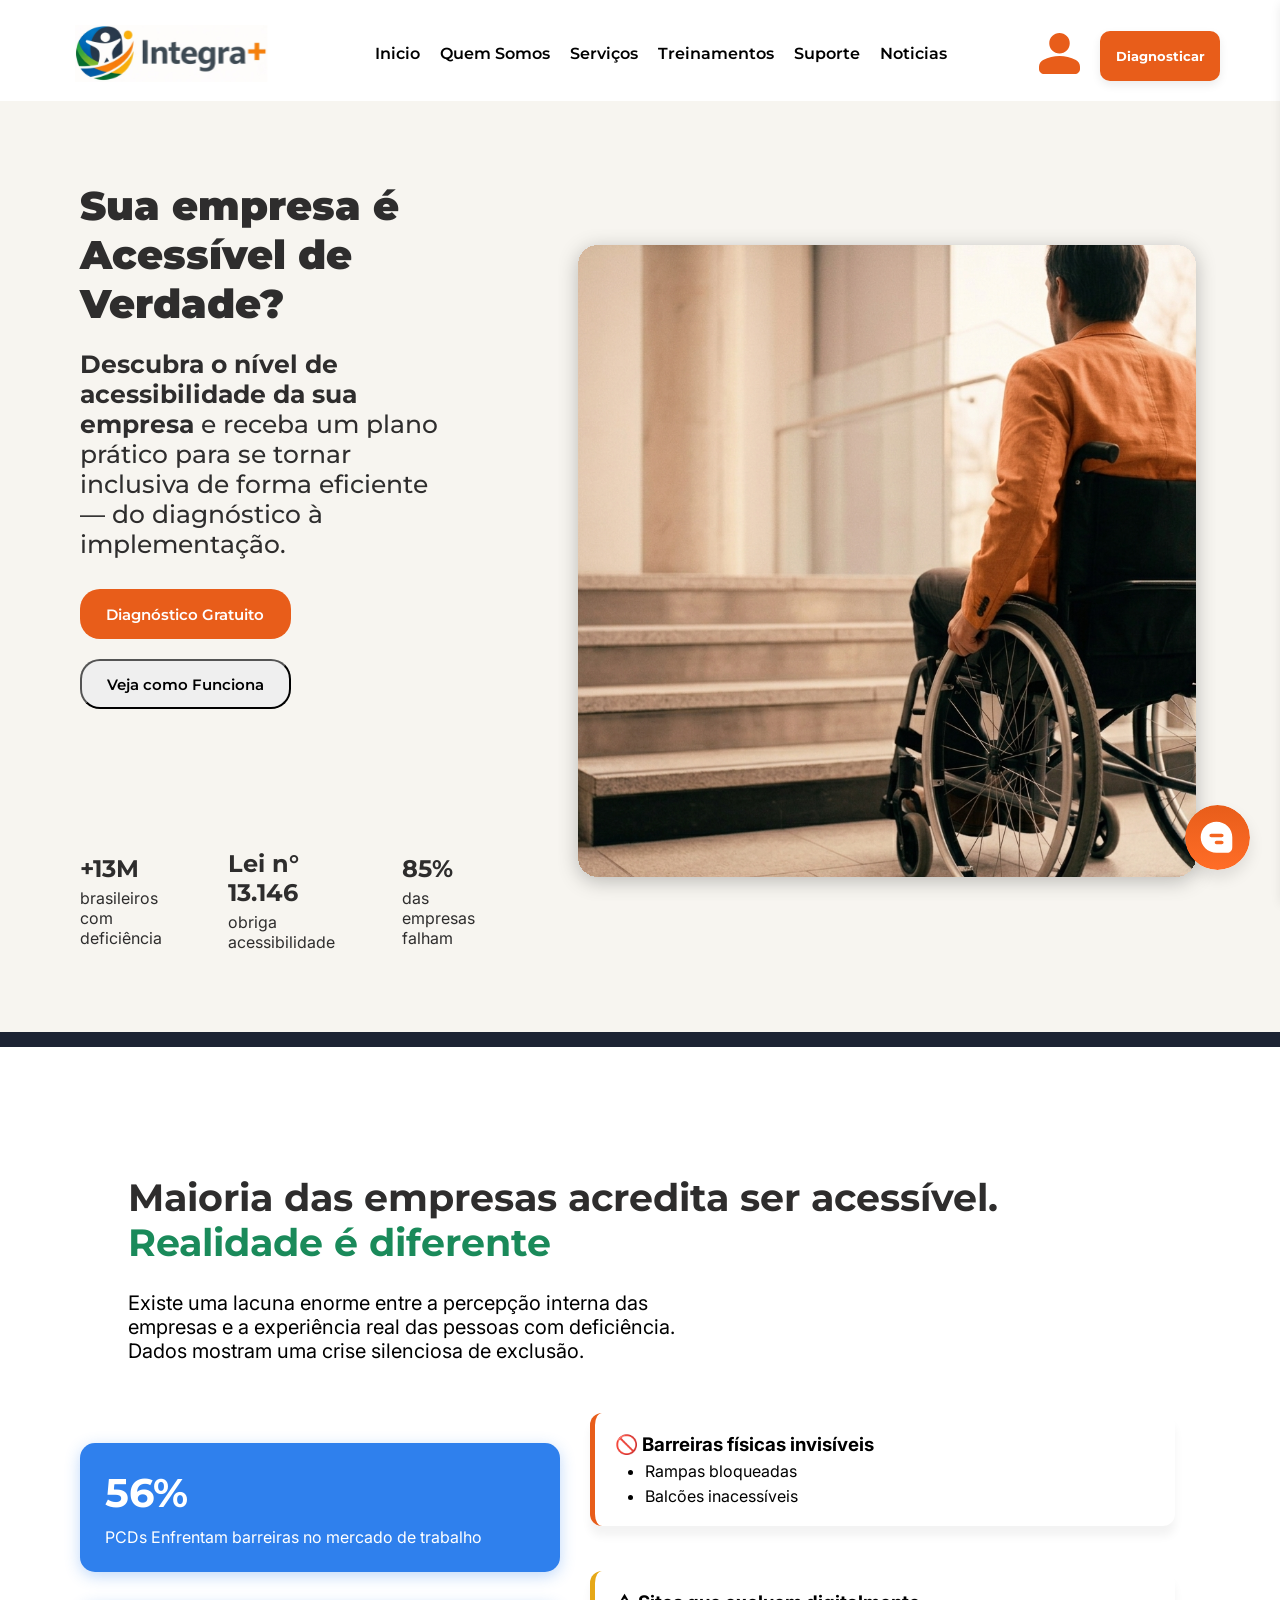
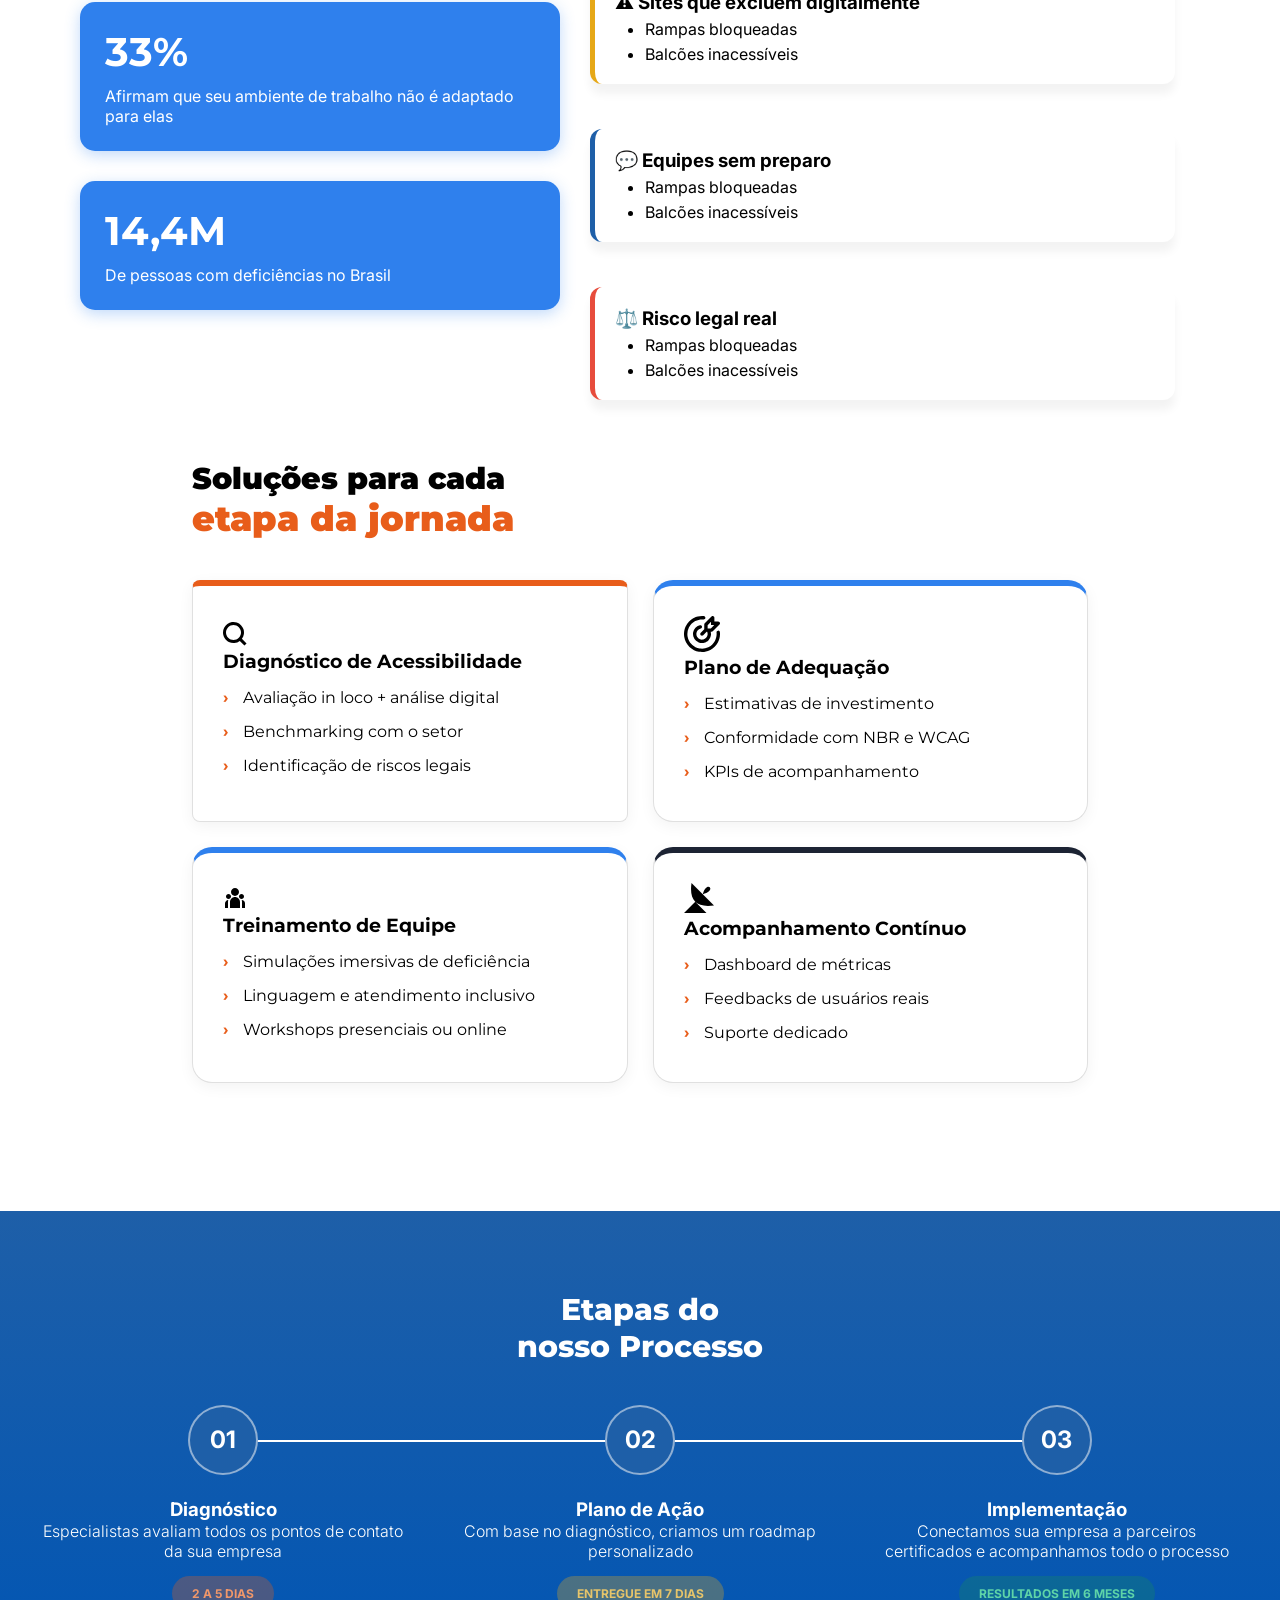
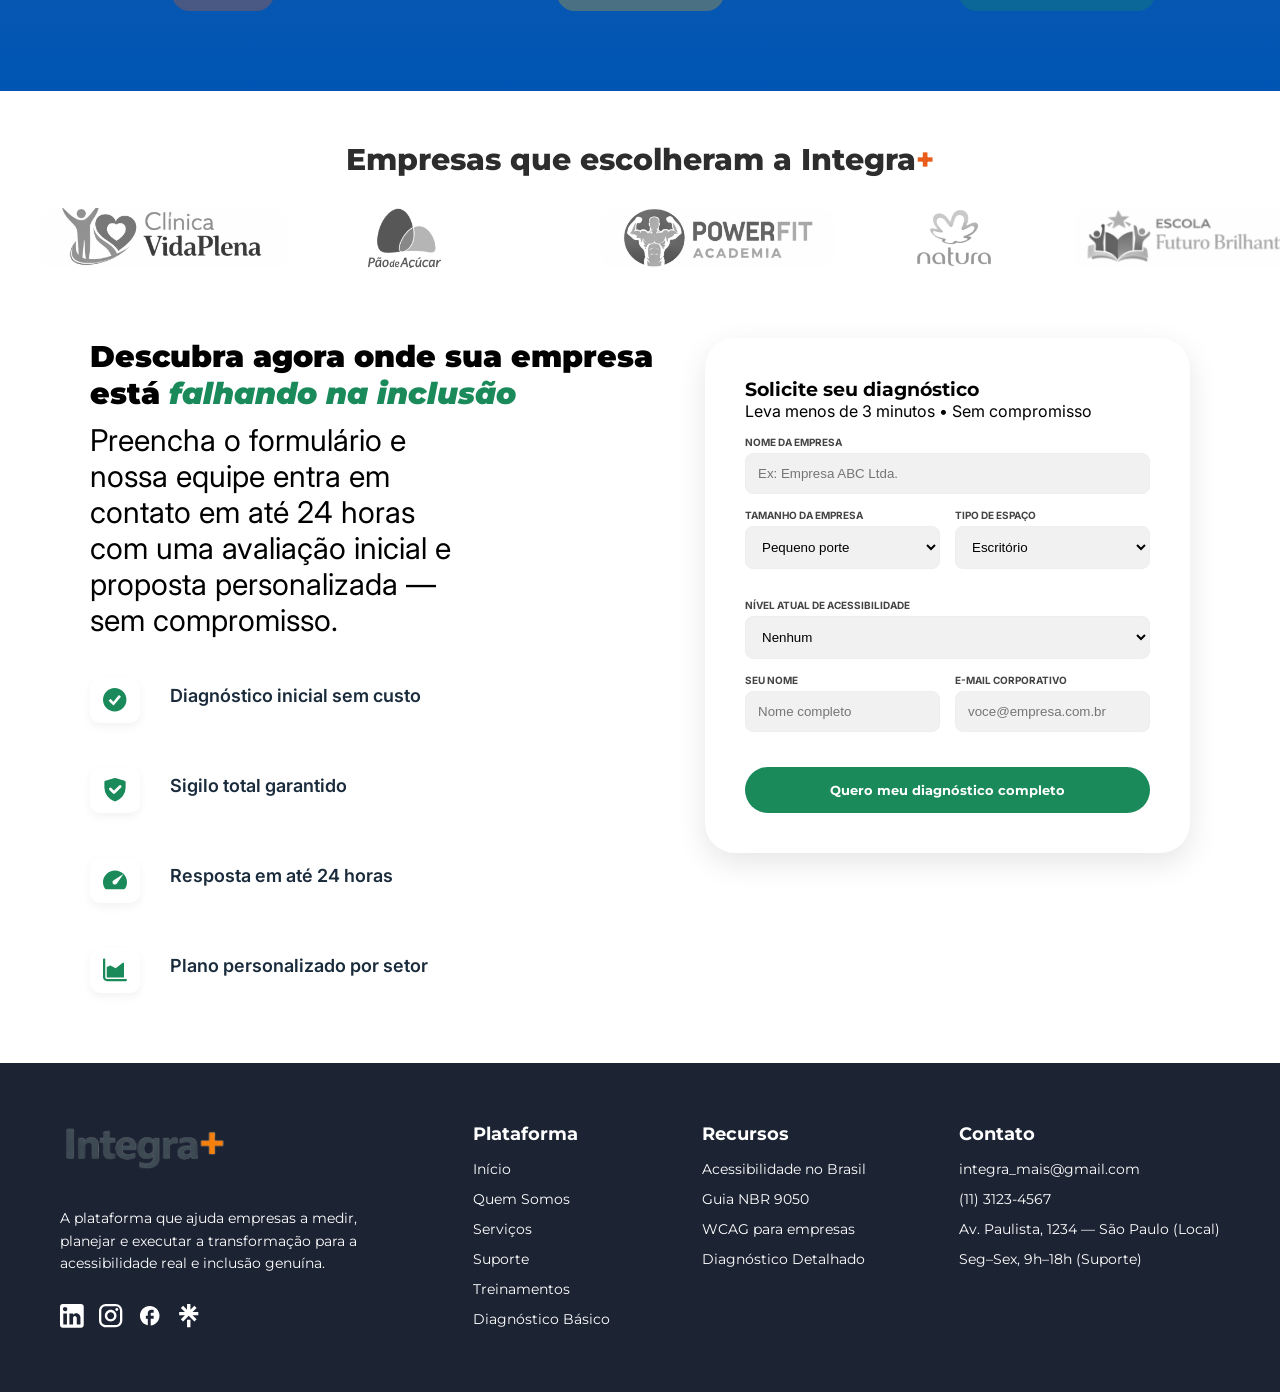
==== commit 4c204ad7: "arrumando botao do diagnostico na area do forms" ====
--- a/index.html
+++ b/index.html
@@ -339,8 +339,8 @@
                             </div>
                         </div>
 
-                        <a href="pages/07_diagnostico.html">
-                            <button type="submit" class="btn-enviar">Quero meu diagnóstico completo</button>
+                        <a href="/pages/07_diagnostico.html">
+                            <button class="btn-enviar">Quero meu diagnóstico completo</button>
                         </a>
 
                         <p class="nota-seguranca"></p>
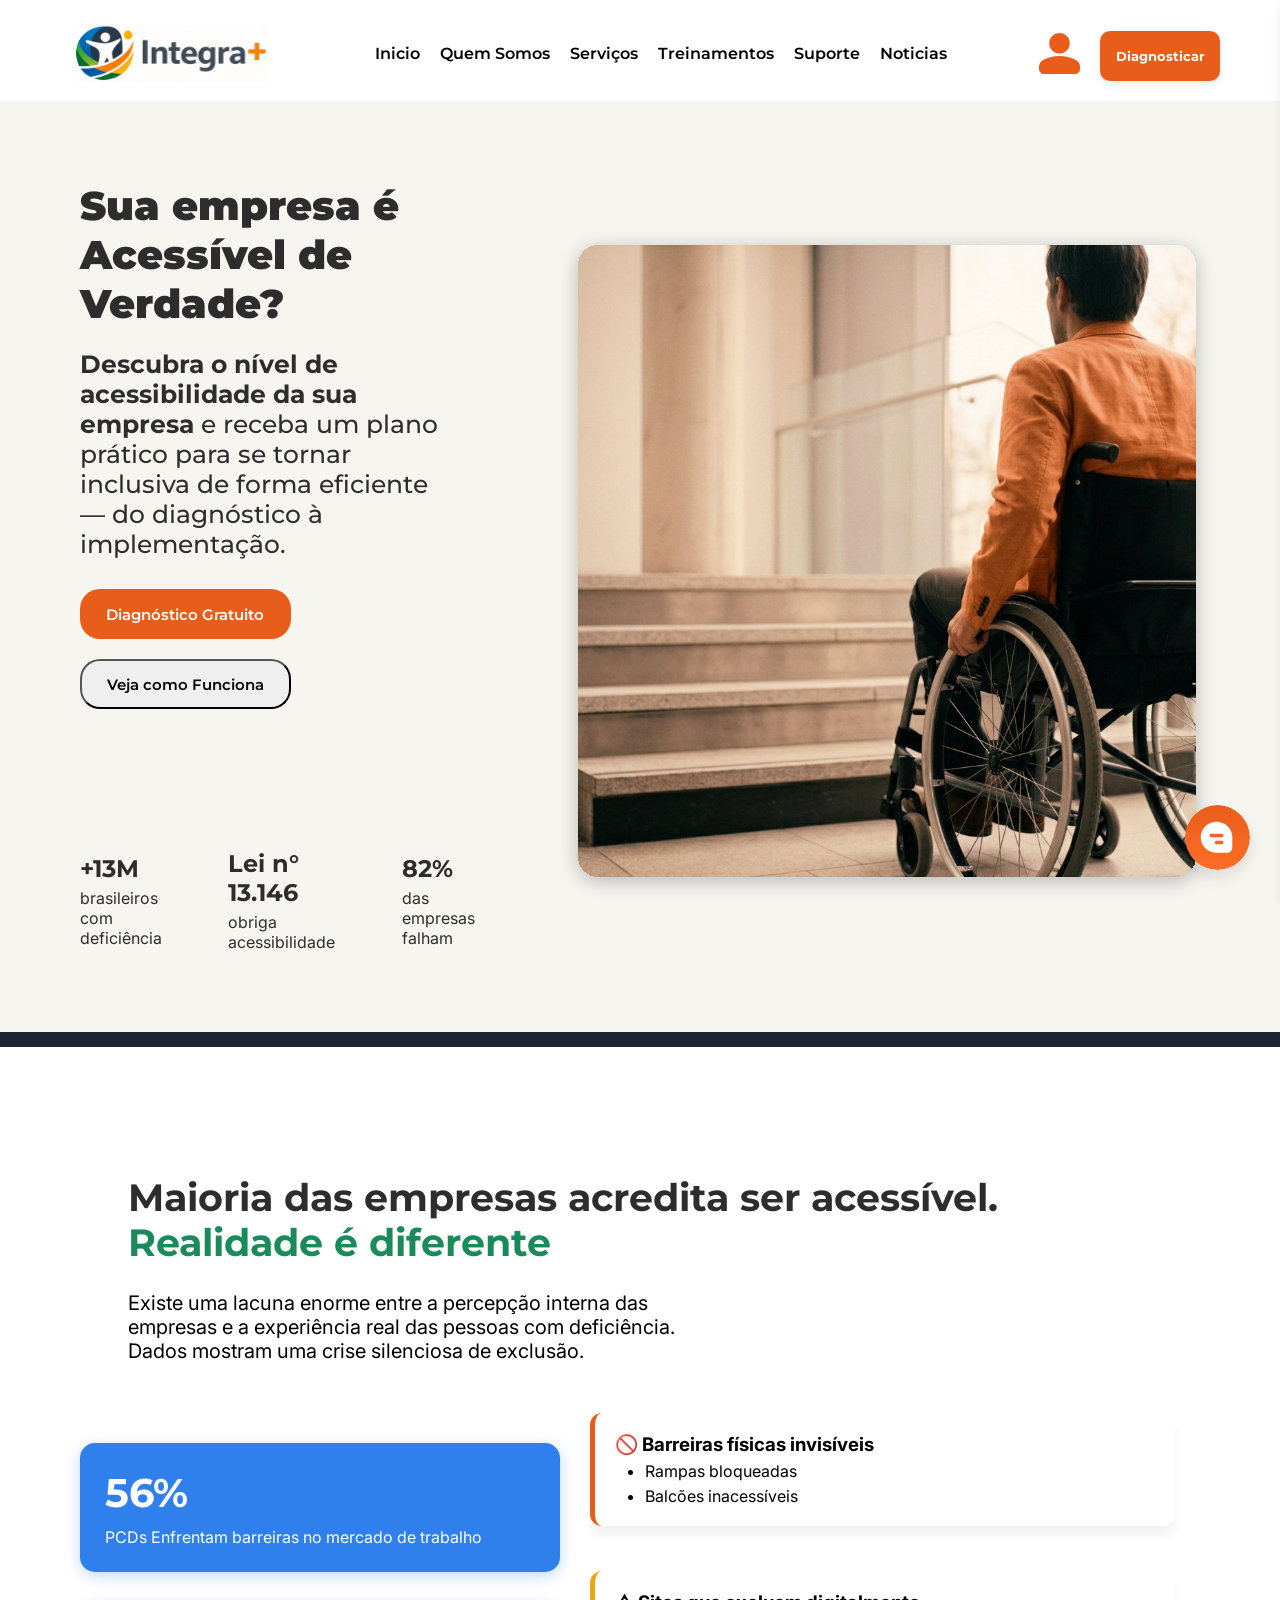
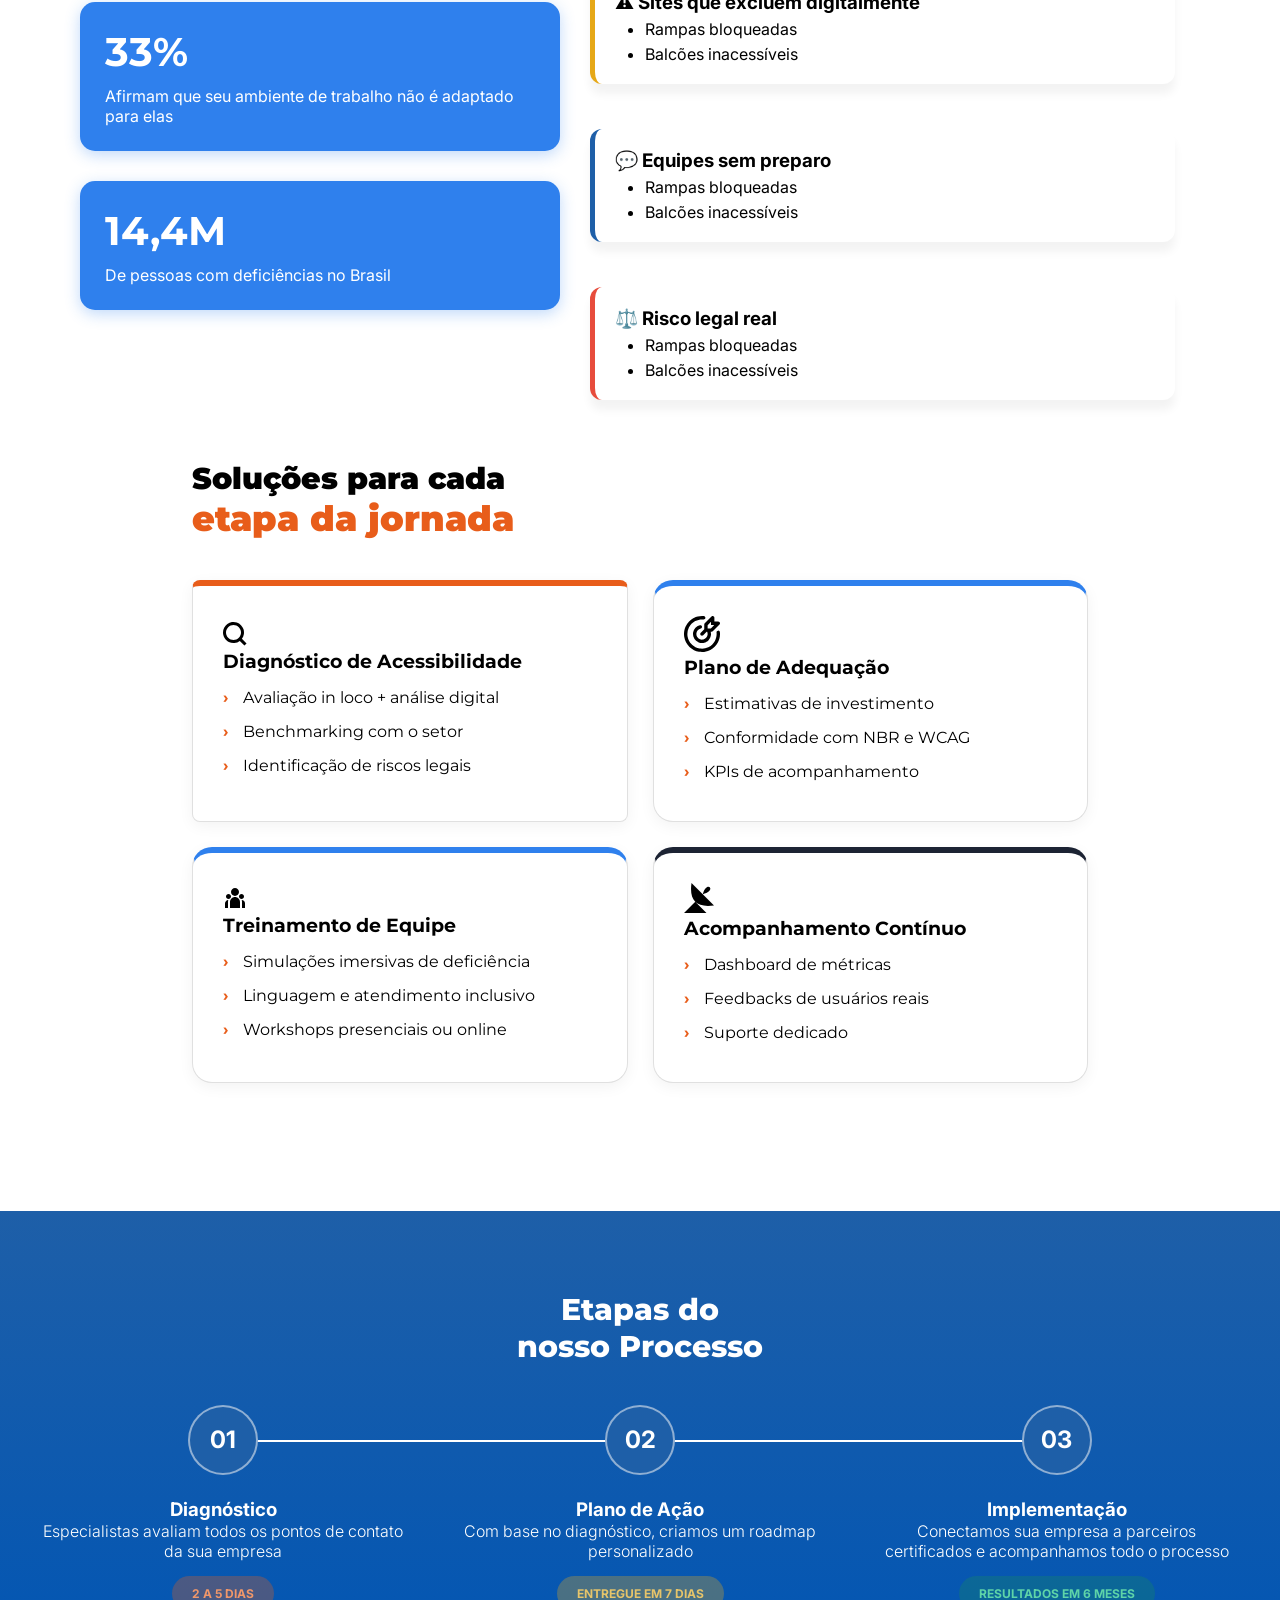
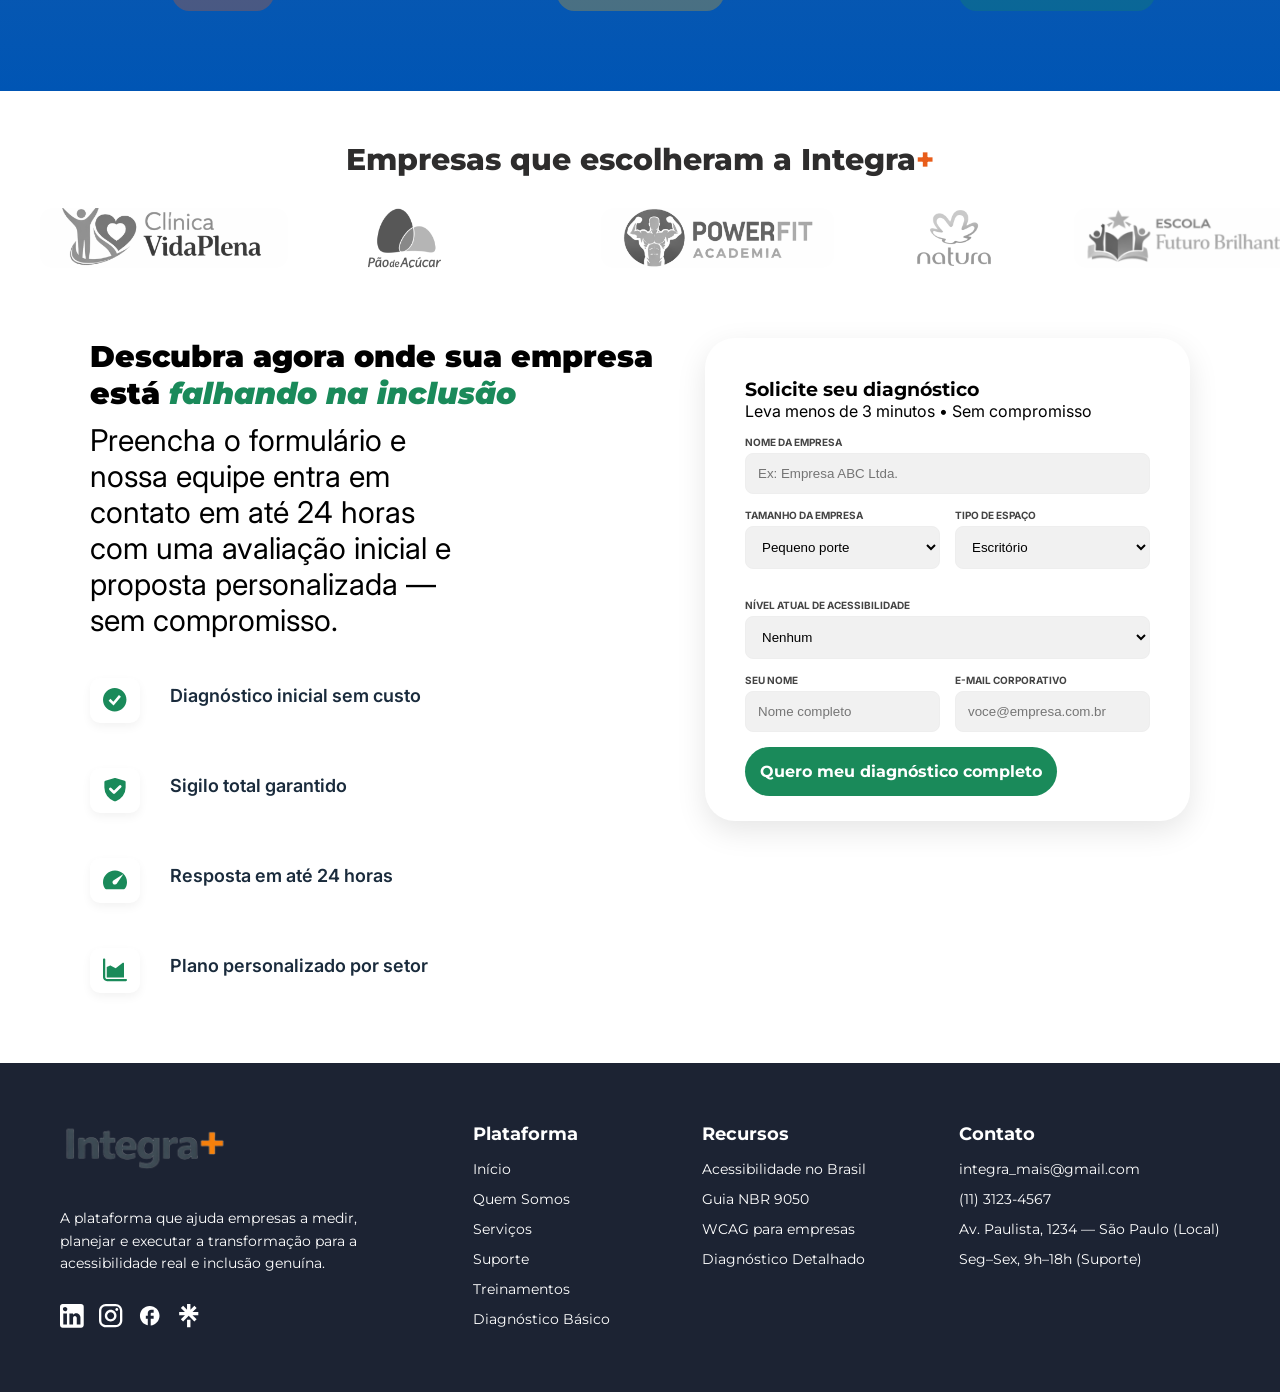
==== commit bc4b5e3d: "ainda arrumando o botao de diagnostico do forms da home" ====
--- a/index.html
+++ b/index.html
@@ -339,9 +339,7 @@
                             </div>
                         </div>
 
-                        <a href="/pages/07_diagnostico.html">
-                            <button class="btn-enviar">Quero meu diagnóstico completo</button>
-                        </a>
+                        <a href="/pages/07_diagnostico.html" class="btn-enviar"> Quero meu diagnóstico completo </a>
 
                         <p class="nota-seguranca"></p>
                     </form>
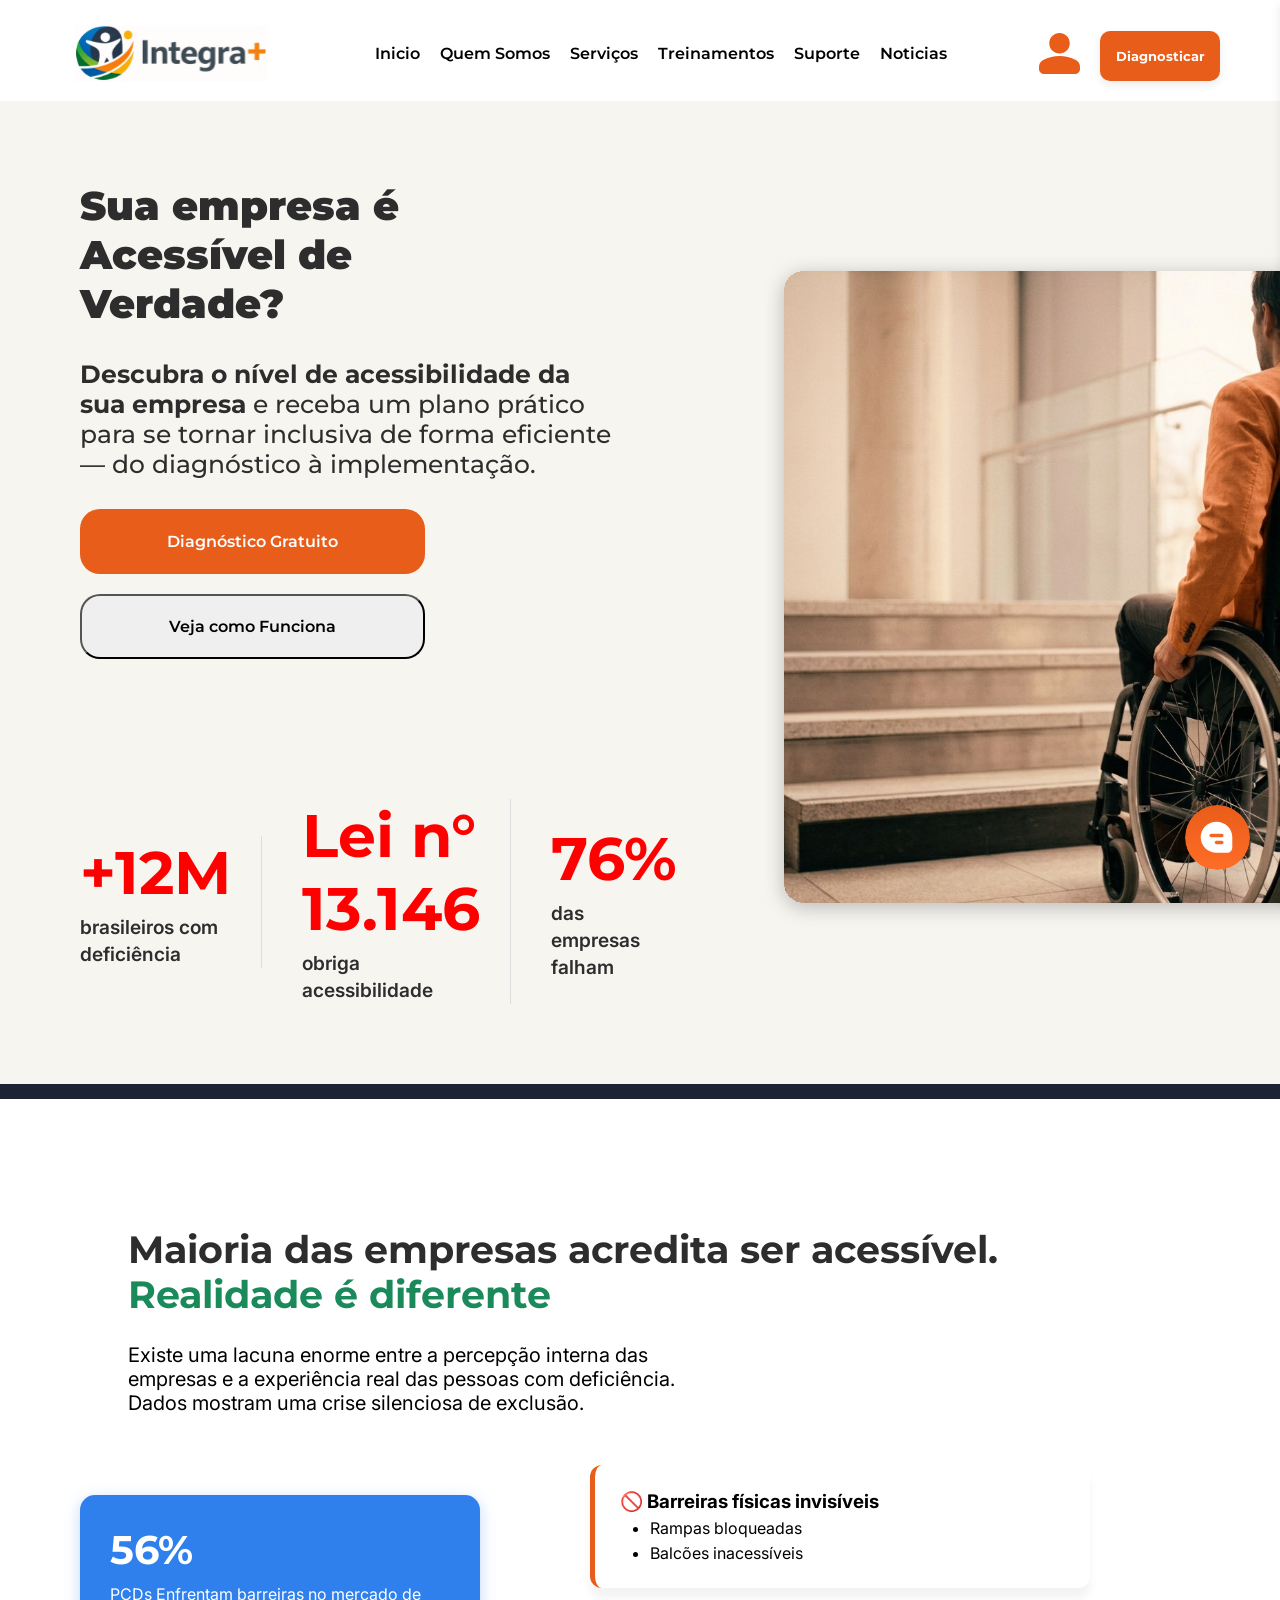
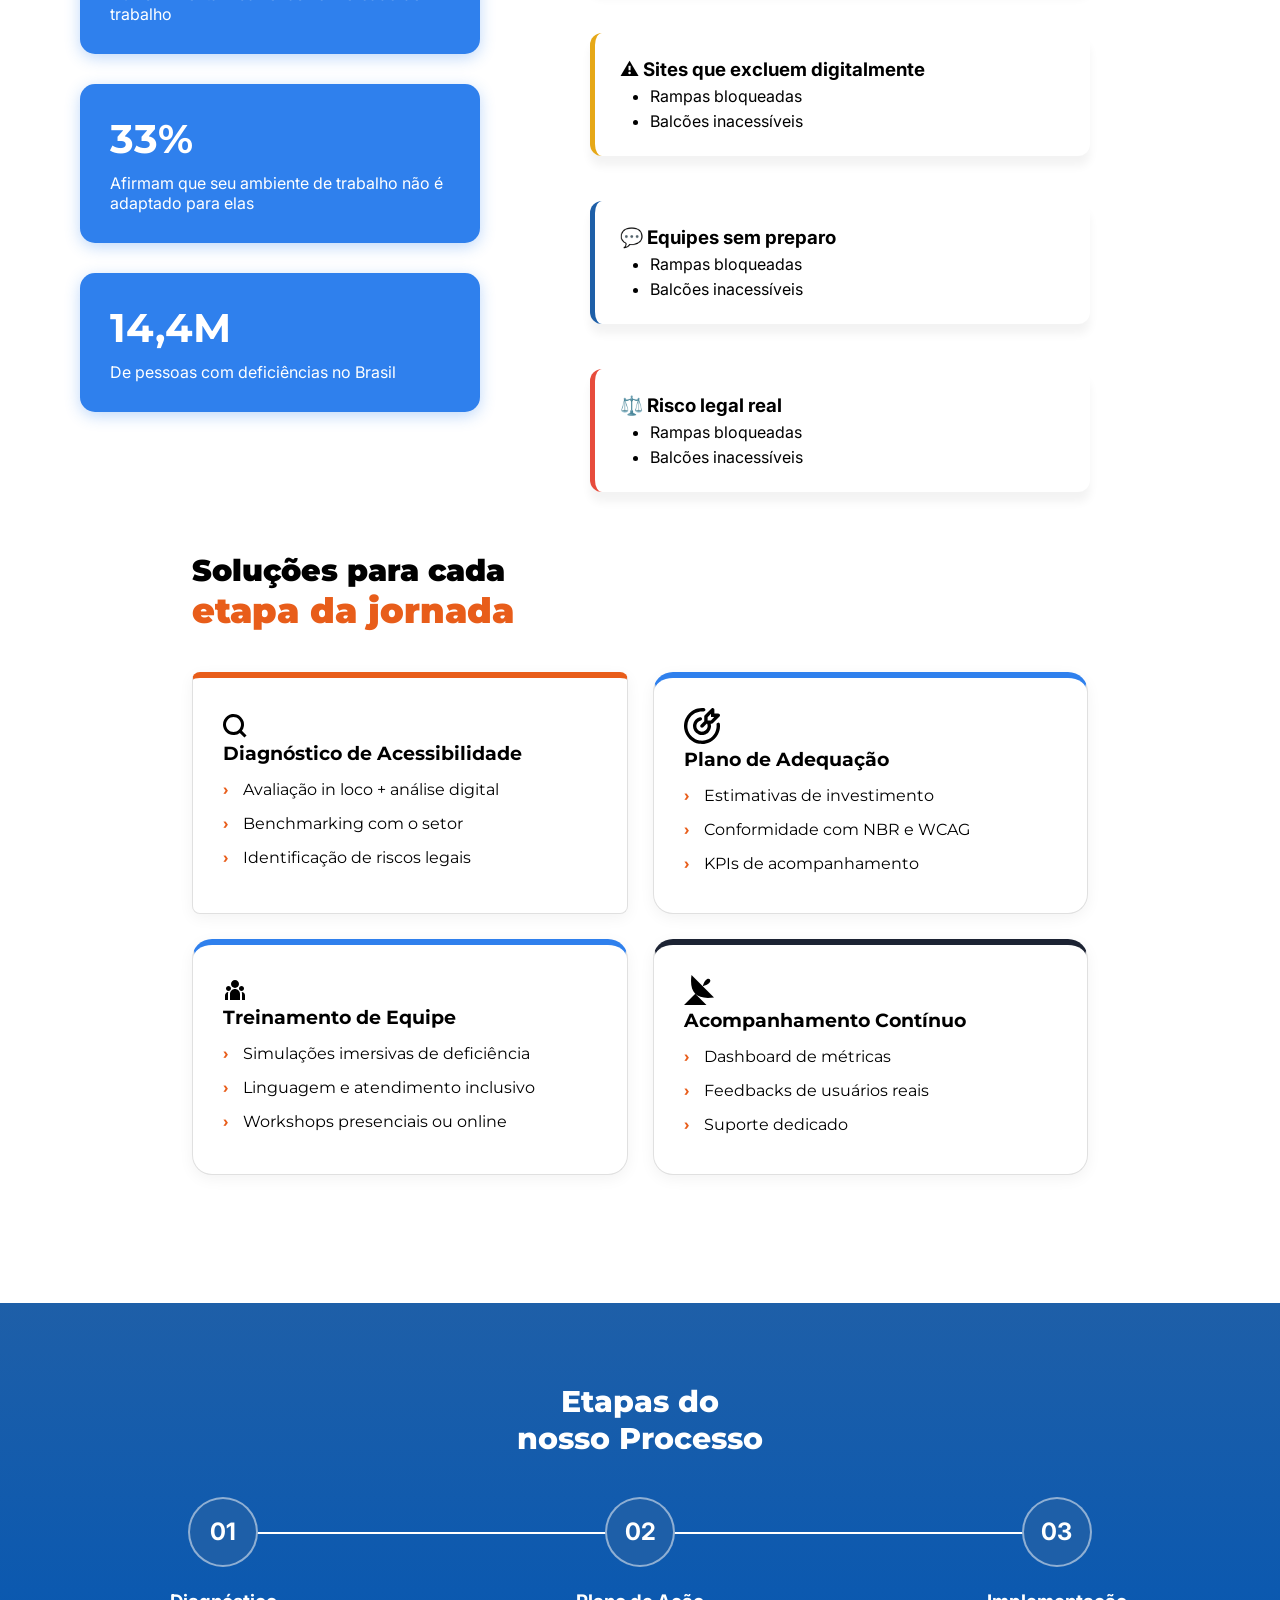
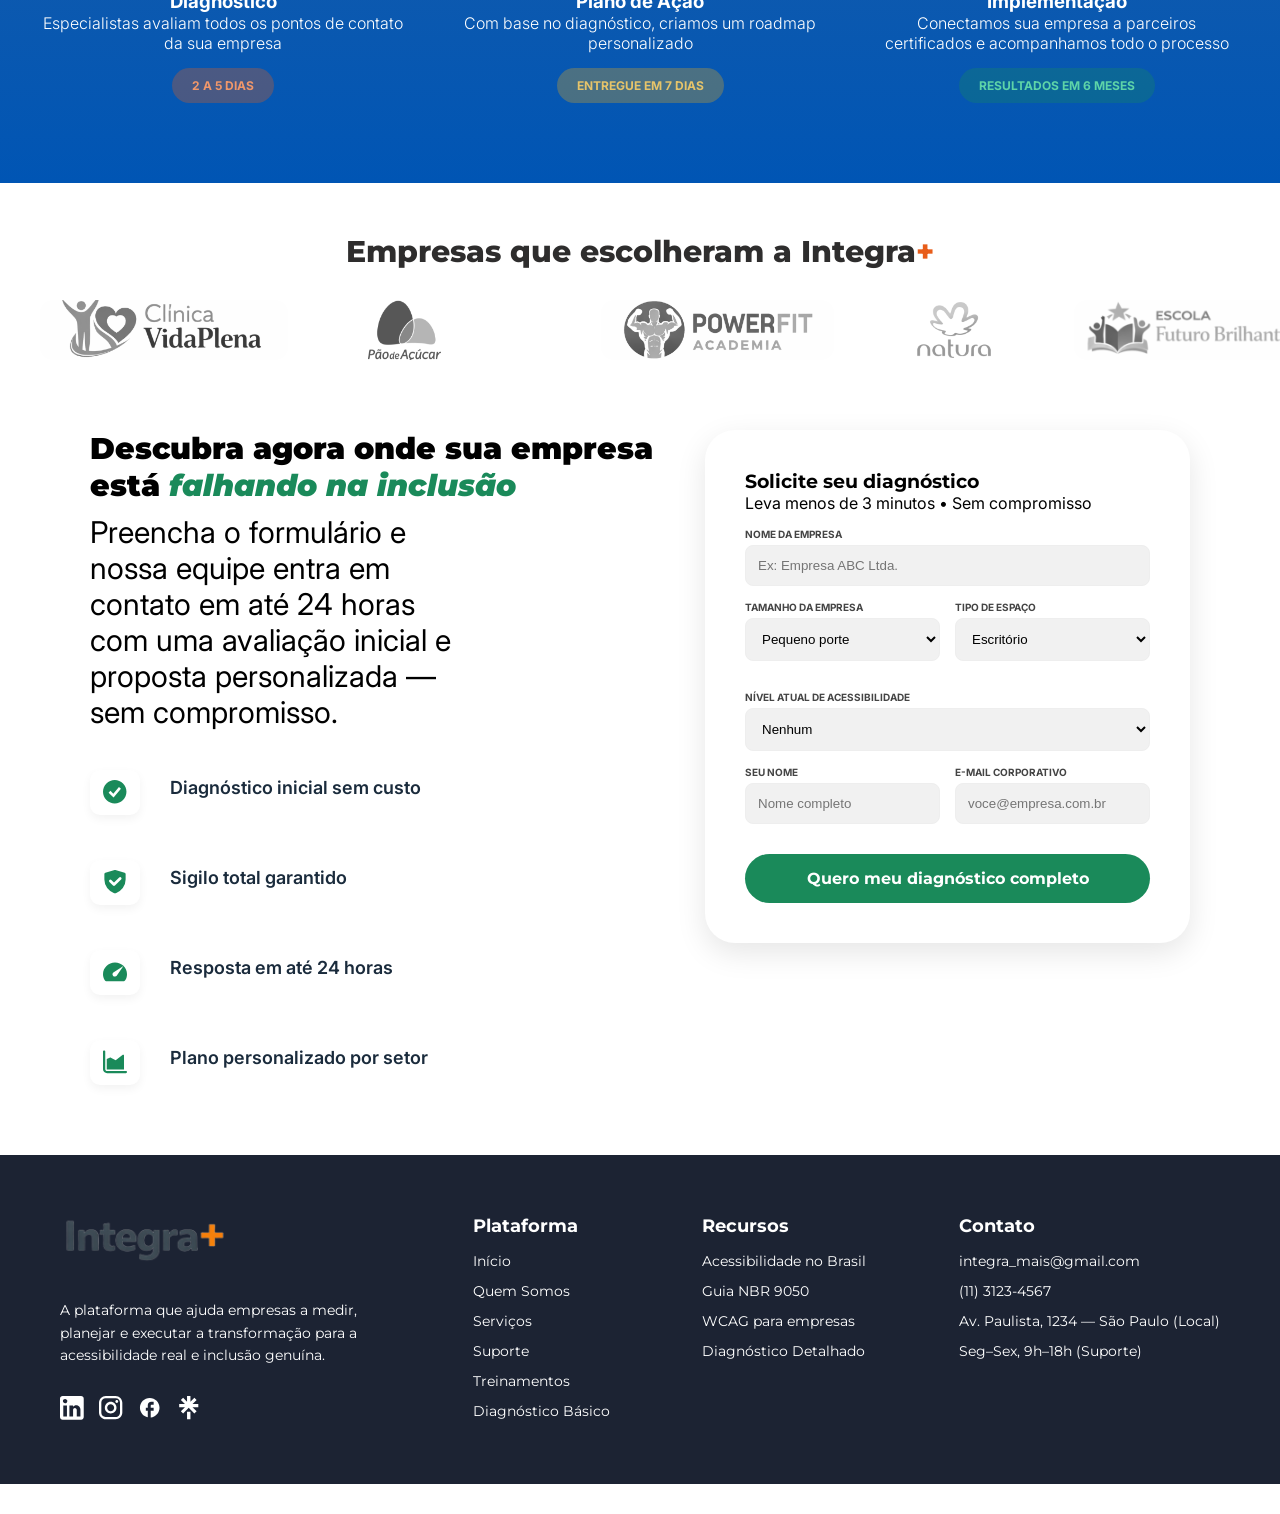
==== commit e8ab4c9f: "Arrumando finalmente o erro do texto de estatistica" ====
--- a/index.html
+++ b/index.html
@@ -45,18 +45,18 @@
 
                     <div class="dados_principais">
                         <div class="dados_principais">
-                            <div class="item_estatistisca">
+                            <div class="item_estatistica">
                                 <h2 class="titulo"><strong> +<span class="num-contador" data-target="14">0</span>M
                                     </strong></h2>
                                 <p class="Subtexto"> brasileiros com <br>deficiência</p>
                             </div>
 
-                            <div class="item_estatistisca">
+                            <div class="item_estatistica">
                                 <h2 class="titulo"><strong>Lei n° 13.146 </strong></h2>
                                 <p class="Subtexto"> obriga <br> acessibilidade </p>
                             </div>
 
-                            <div class="item_estatistisca">
+                            <div class="item_estatistica">
                                 <h2 class="titulo"><strong> <span class="num-contador" data-target="87">0</span>%
                                     </strong></h2>
                                 <p class="Subtexto"> das empresas <br> falham </p>
--- a/Css/header.css
+++ b/Css/header.css
@@ -7,9 +7,6 @@
     padding: 0px;
     box-sizing: border-box;
 }
-
-/*Parte adicional do código, tive que adicionar como forma de tornar a header 
-responsiva de verdade*/
 
 .header_container{
     max-width: 1200px;
@@ -312,37 +309,53 @@
         }
 }   
 
-
-
-
 /*-------------  VERSÃO MOBILE -----------------*/
 
- @media(max-width: 420px) {
+ @media(max-width: 500px) {
 
       header {
+            width: 100%;
             padding-left: 0;
-            justify-content: space-between;
             margin-left: 0;
+            display: block;
+        }
+
+        .header_container{
+            max-width: none !important;
+            display: flex !important;
+            width: 100%  !important;
+            justify-content: space-between !important;
+            padding: 10px 15px !important;
+        }
+
+        .icone_perfil img, .botao_menu_lateral img{
+            width: 30px !important;
+            height: auto !important;
         }
 
         .links_container{
-            display: none;
+            display: none !important;
         }
 
         .container_logo{
-            margin-left: 0;
-            padding: 5px;
-
+            margin-left: 0 !important;
+            padding: 0 !important;
+        }
+
+        .container_logo img{
+            max-width: 130px !important;
+            height: auto;
         }
 
         .container_botoes{
-            display: flex;
-            gap: 15px;
-            padding-right: 40px;
+            display: flex !important;
+            gap: 15px !important;
+            padding-right: 0 !important;
+            margin-right: 0 !important;
         }
 
         .botao_de_diagnostico{
-            display: none;
+            display: none !important;
         }
 
         .botao_menu_lateral{
--- a/Css/footer.css
+++ b/Css/footer.css
@@ -193,8 +193,9 @@
 .u_w {
 
     bottom: 20px !important;
-    left: 10px !important;
+    left: 30px !important;
     right: auto !important; 
     top: auto !important;
 }
 
+
--- a/Css/home.css
+++ b/Css/home.css
@@ -1,8 +1,15 @@
+@import url('https://fonts.googleapis.com/css2?family=Inter:ital,opsz,wght@0,14..32,100..900;1,14..32,100..900&family=Lora:ital,wght@0,400..700;1,400..700&family=Montserrat:ital,wght@0,100..900;1,100..900&family=Poppins:ital,wght@0,100;0,200;0,300;0,400;0,500;0,600;0,700;0,800;0,900;1,100;1,200;1,300;1,400;1,500;1,600;1,700;1,800;1,900&family=Roboto:ital,wght@0,100..900;1,100..900&family=Work+Sans:ital,wght@0,100..900;1,100..900&display=swap');
 
 *{
     padding: 0px;
     box-sizing: border-box;
     margin: 0px;
+}
+
+body, html {
+    overflow-x: hidden;
+    position:relative;
+    width: 100%;
 }
 
 .Pagina_principal{
@@ -74,8 +81,8 @@
 }
 
 .diagnostico_gratuito{
-    width: 50%;
-    height: 50px;
+    width: 55%;
+    height: 65px;
     border-radius: 20px;
     border: none;
     background-color: #E85D1A ;
@@ -84,22 +91,20 @@
     color: white;
     cursor: pointer;
     margin-top: 30px;
-    font-size: 15px;
-  
+    font-size: 16px; 
 }
 
 .veja_como_funciona{
-    width: 50%;
-    height: 50px;
+    width: 55%;
+    height: 65px;
     border-radius: 20px;
     border-color: black;
     font-family: "Montserrat", sans-serif;
     font-weight: 600;
     margin-top: 20px ;
     cursor: pointer;
-    font-size: 15px;
-}
-
+    font-size: 16px;
+}
 
 .dados_principais{
     display: flex;
@@ -109,36 +114,25 @@
     margin-top: 70px;
 }
 
-.item_estatistisca{
-    display: flex;
+.item_estatistica{
+    display: flex; 
     flex-direction: column;
     font-family: "Montserrat", sans-serif;
-    max-width: 250x;
+    max-width: 250px;
     text-align: left;
     padding-right: 20px;
 }
 
-/*
-.item_estatistisca:not(:last-child)::after{
-    content: "";
-    border-right: 2px solid #5E5E5E;
-    position: absolute;
-    right: 2;
-    transform: translateY(-50%);
-    width: 4px;
-    height: 2%;
-    opacity: 0.2;
-}
-
-*/
-.item_estatistisca:first-child{
+
+.item_estatistica:first-child{
     padding-left: 0;
 }
 
-
-.item_estatistisca h2{
-    font-size: 24px;
-    margin-bottom: 5px;
+.item_estatistica h2{
+    font-size: 2.5rem !important;
+    font-weight: 800 !important;
+    margin-bottom: 5px !important;
+    font-family: "Montserrat", sans-serif !important;
 }
 
 .barra_vertical{
@@ -152,6 +146,23 @@
 
 .Subtexto{
      font-family: "Inter", sans-serif;
+     font-size: 1.2rem;
+     font-weight: 600;
+     line-height: 1.4;
+}
+
+.item_estatistica{
+    border-right: 1px solid #ddd;
+    padding-right: 30px;
+}
+
+.item_estatistica h2{
+    font-size: 60px !important;
+    color: red !important;
+}
+
+.item_estatistica:last-child{
+    border-right: none;
 }
 
 .divisao_de_pagina{
@@ -176,6 +187,7 @@
     width: 100%;
     max-width: 1200px;        
     margin: 40px auto;
+    overflow: hidden
 }
 
 .titulo_2{
@@ -212,11 +224,14 @@
 }
 
 .card_azul {
+    /*
     min-height: 100%;
-    width: 70%;
+    */
+    width: 100%;
+    max-width:400px;
     background-color: #2F80ED;
     color: white;
-    padding: 25px;
+    padding: 30px;
     border-radius: 15px;
     font-family: "Inter", sans-serif;
     box-shadow: 0 4px 15px rgba(47, 128, 237, 0.3);
@@ -229,7 +244,7 @@
 }
 
 .card_azul h3 {
-    font-size: 32px;
+    font-size: 40px;
     margin-bottom: 10px;
     font-family: "Montserrat", sans-serif;
     display: flex;
@@ -250,11 +265,14 @@
 
 .card_branco {
     background-color: white;
-    padding: 20px;
+    padding: 25px;
     border-radius: 12px;
     border-left: 5px solid #E85D1A; 
     box-shadow: 0 10px 10px rgba(0,0,0,0.05);
     font-family: "Inter", sans-serif;
+    width: 100%;
+    max-width: 500px;
+    margin: 10px auto; 
 
     margin-top: 10px;
     flex-direction: column;
@@ -451,6 +469,7 @@
     text-align: center;
     color: white;
     font-family: "Montserrat", sans-serif;
+    overflow: hidden;
 }
 
 .area_de_processo h2{
@@ -765,6 +784,11 @@
     cursor: pointer;
     margin-top: 5px;
     font-family: "Montserrat", sans-serif;  
+
+    display: block;
+    text-align:center;
+    text-decoration: none 
+    box-sizing: border-box
 }
 
 
@@ -793,8 +817,8 @@
     width: 90px;
     position: fixed;
     bottom: 20px;
-    right: 20px; /* Aumentei um pouco para não colar na borda */
-    z-index: 10000; /* Aumentado para ganhar de qualquer outro elemento */
+    right: 20px; 
+    z-index: 10000; 
     cursor: pointer;
     transition: all 0.3s ease;
 }
@@ -804,7 +828,6 @@
     filter: drop-shadow(0 5px 15px rgba(0,0,0,0.2));
 }
 
-/* Efeito de hover para o usuário saber que é clicável */
 
 .icon_chat_bot:hover img {
     transform: scale(1.15);
@@ -813,7 +836,7 @@
 
 .janela_chat_bot {
     position: fixed;
-    bottom: 110px; /* Fica acima do ícone */
+    bottom: 110px; 
     right: 20px;
     width: 350px;
     height: 500px;
@@ -821,13 +844,13 @@
     border-radius: 20px;
     box-shadow: 0 10px 30px rgba(0,0,0,0.2);
     z-index: 10001;
-    display: none; /* Começa escondido */
+    display: none; 
     flex-direction: column;
     overflow: hidden;
     border: 1px solid #E0E0E0;
 }
 
-/* Classe para mostrar o chat via JavaScript */
+
 .janela_chat_bot.ativo {
     display: flex;
     animation: surgimento 0.4s ease-out;
@@ -838,16 +861,15 @@
     to { opacity: 1; transform: translateY(0); }
 }
 
-/* Ajuste de Responsividade para o Bot no Mobile */
 @media (max-width: 768px) {
     .icon_chat_bot {
-        width: 70px; /* Reduz o tamanho no celular */
+        width: 70px;
         bottom: 15px;
         right: 15px;
     }
 
     .janela_chat_bot {
-        width: 90%; /* Ocupa quase a tela toda no mobile */
+        width: 90%; 
         right: 5%;
         bottom: 95px;
     }
@@ -901,7 +923,7 @@
 
 .barreira-item {
     opacity: 0;
-    transform: translateX(50px); /* Começa fora da tela pela direita */
+    transform: translateX(50px); 
     transition: all 0.6s cubic-bezier(0.25, 0.46, 0.45, 0.94);
 }
 
@@ -912,11 +934,10 @@
 
 .container-estatistica:hover .card-branco-alvo {
     transform: scale(1.02);
-    border-left: 5px solid #2575fc; /* Cor de destaque */
+    border-left: 5px solid #2575fc; 
     box-shadow: 0 10px 20px rgba(0,0,0,0.1);
 }
 
-/* Estado inicial dos cards de barreiras (à direita) */
 .barreira-card {
     opacity: 0;
     transform: translateX(30px);
@@ -928,7 +949,6 @@
     transform: translateX(0);
 }
 
-/* Efeito de pulso nos ícones de alerta */
 .icon-alerta {
     animation: pulse-slow 2s infinite;
 }
@@ -951,21 +971,20 @@
 .diagnostico_gratuito:hover, 
 .btn-enviar:hover {
     transform: translateY(-4px);
-    /* Brilho Laranja para o Hero / Brilho Verde para o Form */
     box-shadow: 0 10px 20px rgba(0, 0, 0, 0.1);
 }
 
-/* Brilho específico Laranja (Botão Hero) */
+
 .diagnostico_gratuito:hover {
     filter: drop-shadow(0 0 8px rgba(255, 92, 0, 0.5));
 }
 
-/* Brilho específico Verde (Botão Diagnóstico) */
+
 .btn-enviar:hover {
     filter: drop-shadow(0 0 8px rgba(34, 139, 34, 0.5));
 }
 
-/* Ícone do Chatbot */
+
 .icon_chat_bot {
     transition: all 0.3s ease;
     cursor: pointer;
@@ -976,7 +995,7 @@
     filter: drop-shadow(0 0 12px rgba(255, 92, 0, 0.7));
 }
 
-/* Cards de Soluções e Processos (Subida suave ao passar o mouse) */
+
 .cards_sessao1, .cards_sessao2, .cards_sessao4, .passo {
     transition: transform 0.3s ease, box-shadow 0.3s ease;
 }
@@ -1000,12 +1019,12 @@
     transition: transform 0.2s ease;
 }
 
-/* Efeito de leve destaque na linha toda */
+
 .lista-beneficios li:hover {
     transform: translateX(5px);
 }
 
-/* Estilização do card do ícone */
+
 .card-icone {
     width: 45px;
     height: 45px;
@@ -1027,7 +1046,7 @@
 /* --- Efeitos Individuais ao passar o mouse --- */
 
 .lista-beneficios li:hover .card-icone {
-    background-color: #228B22; /* Verde do seu tema */
+    background-color: #228B22; /
     transform: rotate(10deg) scale(1.1);
 }
 
@@ -1037,7 +1056,7 @@
     transform: scale(1.2);
 }
 
-/* Animação específica para o ícone de velocidade (Relógio) */
+
 .lista-beneficios li:nth-child(3):hover .card-icone img {
     animation: rotate-speed 0.8s ease-in-out infinite;
 }
@@ -1050,11 +1069,50 @@
 }
 
 
-/*------------------Responsividade (Mobile)------------------------*/
-@media (max-width: 767px) and (min-width: 320px) {
+/*------------------Responsividade (Mobile)------------------------
+@media (max-width: 768px) and (min-width: 320px) {
    
+    h1, .Titulo{
+        font-size: 1.5rem !important;
+        font-weight: 800; 
+        line-height: 1.2;
+    }
+
+    h2, .subtitulo{
+        font-size: 1.25rem !important;
+        font-weight: 700;
+    }
+    p, .texto_principal{
+        font-size: 1rem !important;
+        line-height: 1.6; 
+    }
+
+    label {
+        font-size: 0.874rem;
+    }
+
     .img_home{
         display: none;
+    }
+
+    .linha-dupla{
+        display:flex;
+        flex-direction:column;
+        gap: 0;
+        width: 100%;
+    }
+
+    .campo{
+        width: 100% !important;
+        margin-bottom: 15px;
+    }
+
+    .card-formulario{
+        width: 100%;
+        max-width: 100%;
+        padding: 20px;
+        margin: 0;
+        box-sizing: border-box;
     }
     
     .container-diagnostico, .container_da_secao{
@@ -1083,6 +1141,11 @@
     }
 
     @media (max-width: 768px) {
+
+
+        .img_home{
+            display:none
+        }
     
      .container-diagnostico, .container_da_secao{
         display: flex;
@@ -1177,6 +1240,105 @@
 }
 
 }
+*/
+/*------------------Responsividade (Celulare)------------------------*/
+@media (max-width: 768px) {
+
+
+    h1, .Titulo {
+        font-size: 2rem !important; 
+        font-weight: 800; 
+        line-height: 1.2;
+        word-wrap: break-word;
+        overflow-wrap: break-word;
+    }
+
+    h2, .subtitulo {
+        font-size: 1.25rem !important; /* 20px */
+        font-weight: 700;
+        word-wrap: break-word;
+        overflow-wrap: break-word;
+    }
+
+    p, .texto_principal {
+        font-size: 1rem !important; /* 16px */
+        line-height: 1.6; 
+        width: 100% !important;
+        word-wrap: break-word;
+        overflow-wrap: break-word;
+    }
+
+    label {
+        font-size: 0.874rem;
+    }
+
+    .img_home {
+        display: none !important;
+    }
+
+  
+    .container-diagnostico, .container_da_secao {
+        display: flex;
+        flex-direction: column;
+        align-items: center;
+        padding: 20px;
+        width: 100%;
+    }
+
+    .linha-dupla {
+        display: flex;
+        flex-direction: column; 
+        width: 100%;
+        gap: 0;
+    }
+
+    .card-formulario, .formulario_container {
+        width: 100% !important;
+        max-width: 100%;
+        padding: 15px;
+        margin: 0;
+        box-sizing: border-box;
+    }
+
+    .campo {
+        width: 100% !important;
+        margin-bottom: 15px;
+    }
+
+    .card_azul, .card_branco {
+        width: 100% !important;
+        margin-left: 0 !important;
+        flex: none;
+    }
+
+
+    .logos_slide img {
+        height: 30px; 
+        margin: 0 15px; 
+    }
+
+    .carrosel h2 {
+        font-size: 1.2rem;
+        text-align: center;
+    }
+}
+
+/*------------------Ajuste Específico para Celulares (iPhone/Android)------------------------*/
+@media (max-width: 480px) {
+    .conteudo_home {
+        text-align: center; 
+        align-items: center;
+        padding-left: 20px;
+        padding-right: 20px;
+        margin-left: 0 !important;
+        box-sizing: border-box;
+    }
+
+    .diagnostico_gratuito, .veja_como_funciona {
+        width: 100%;
+        max-width: 100%;
+    }
+}
 
 /*------------------Responsividade (tablet)----------------------*/
 @media (min-width: 768px ) and (max-width: 1024px){
@@ -1216,9 +1378,9 @@
         position: relative; 
         clear: both;
     }
-}
-
-/*------------------Posicionamento das ferramentas de acessibilidade------------------------*/
+}*/
+
+/*------------------------ferramentas de acessibilidade------------------------*/
 
 .enabled{
     position: fixed !important;
@@ -1236,3 +1398,4 @@
     right: auto !important; 
     top: auto !important;
 }
+
